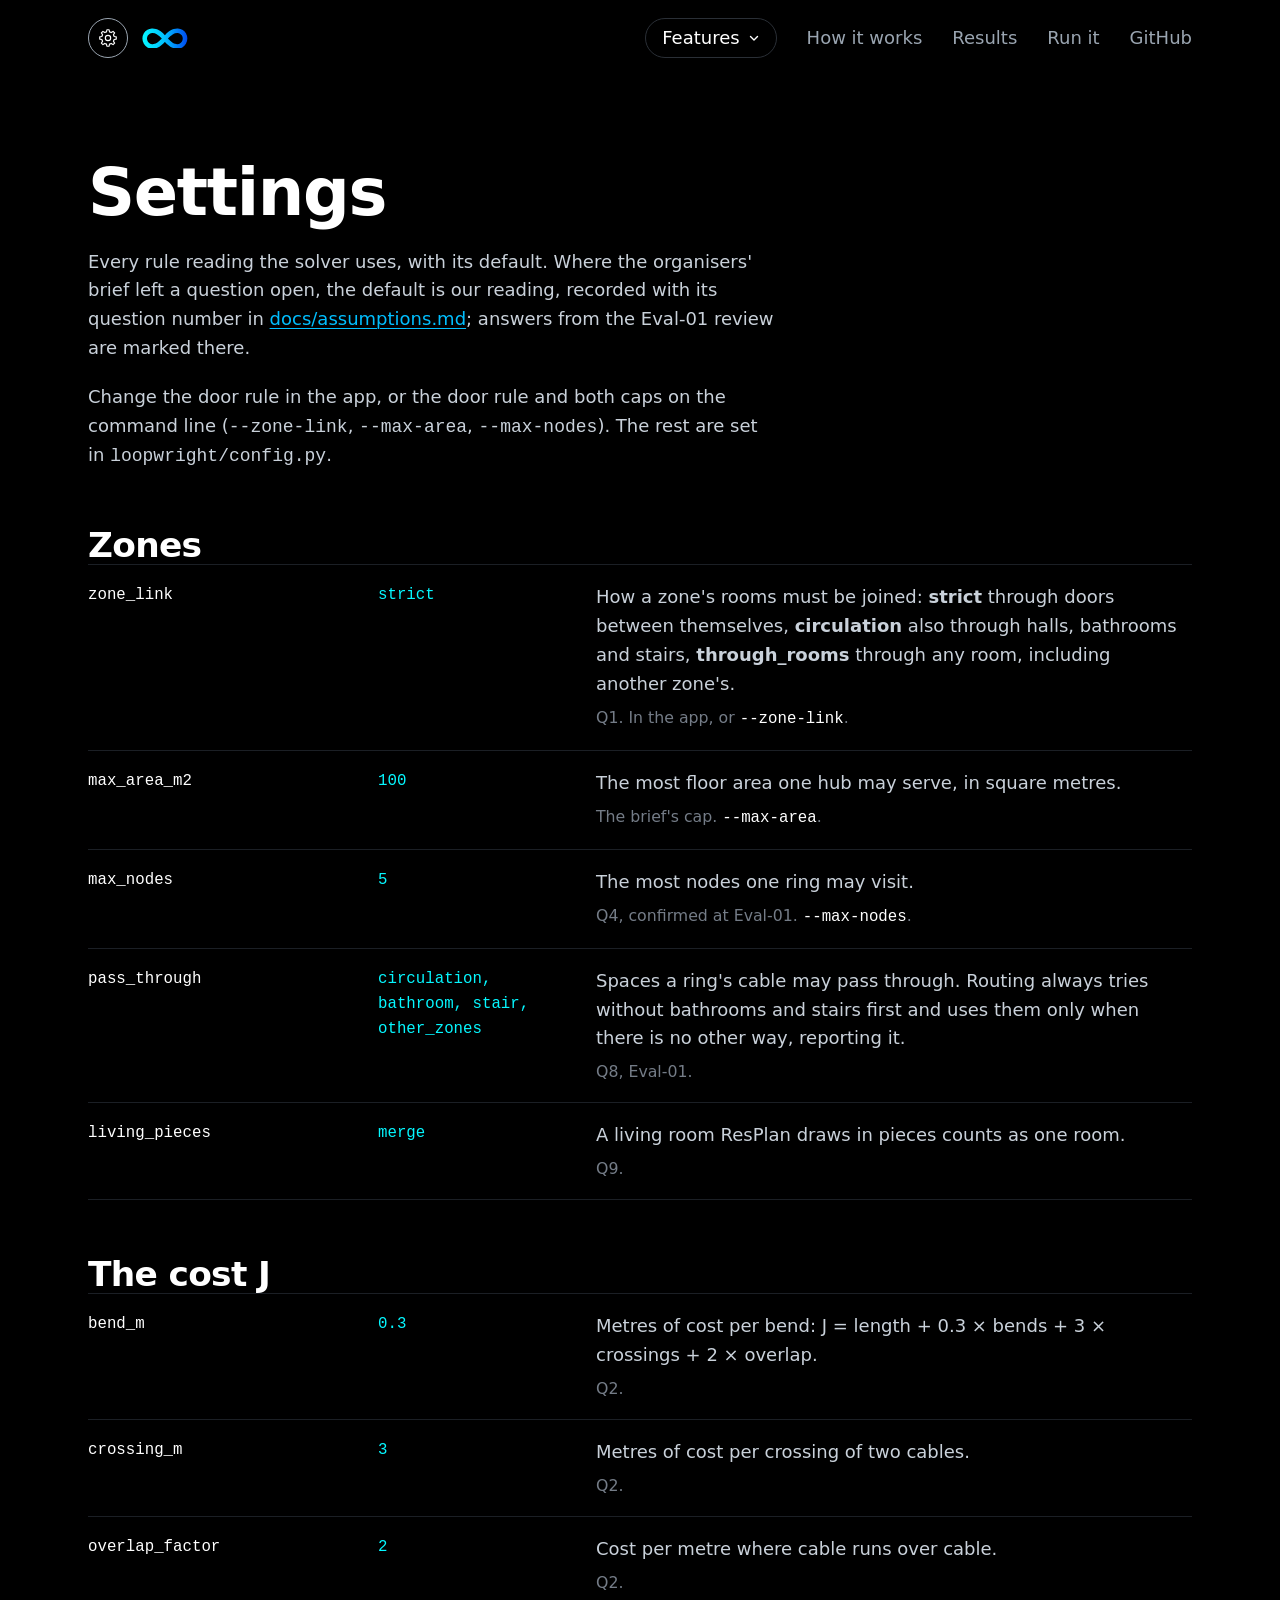
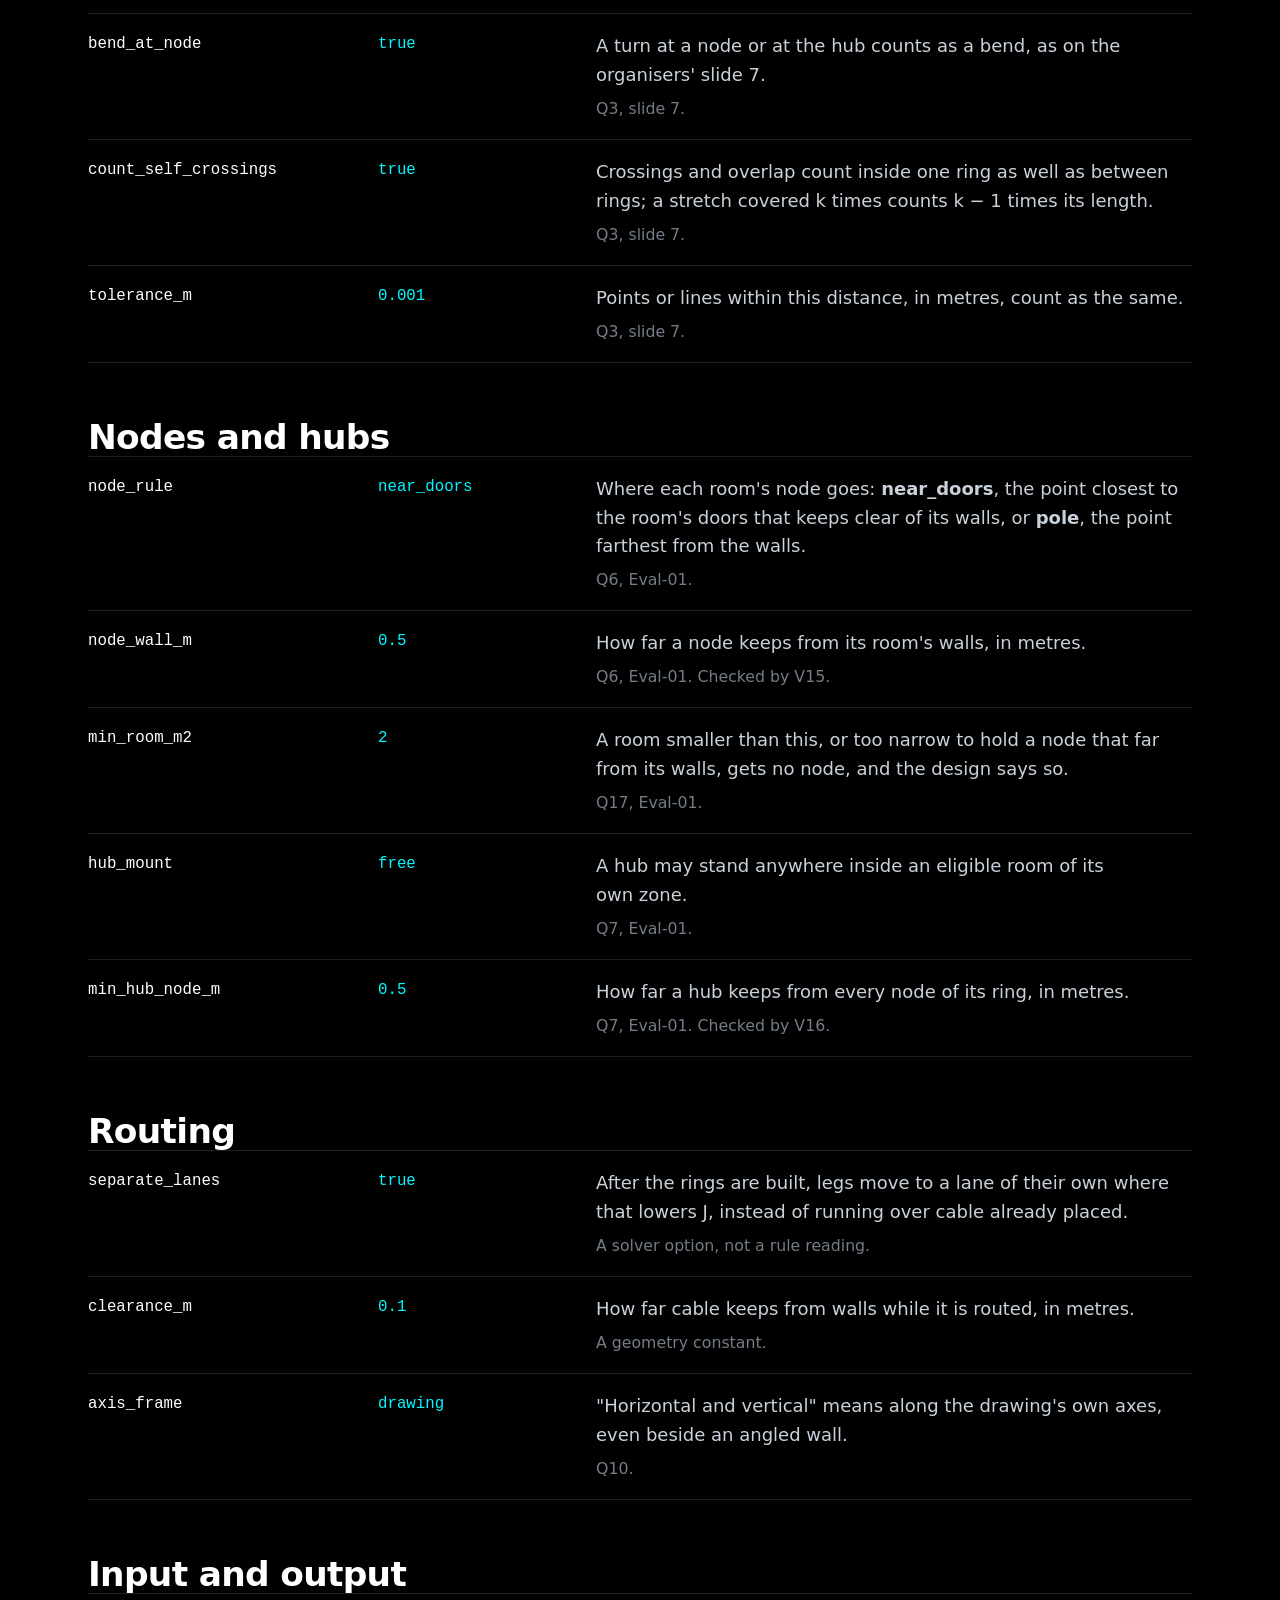
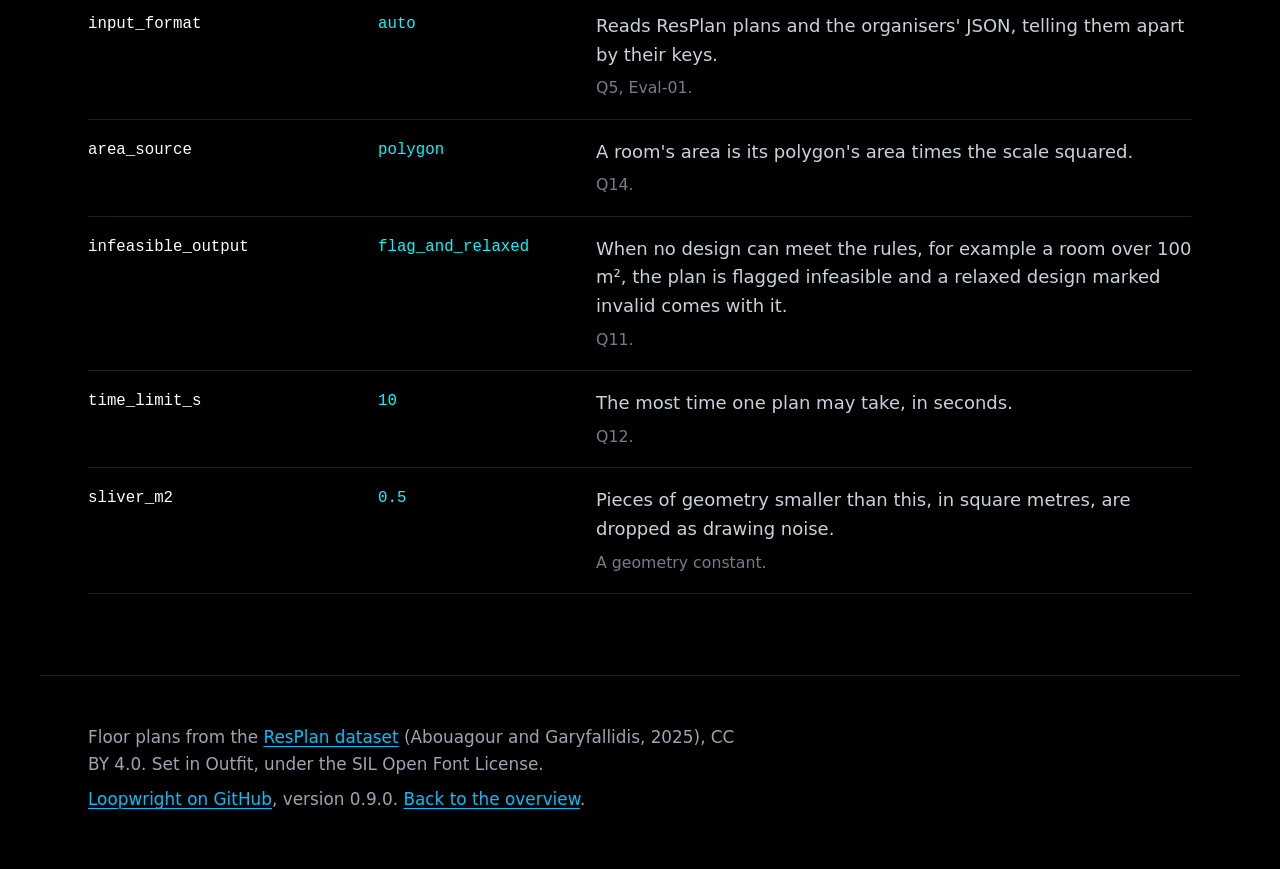
==== site/settings.html @ 2384db5d "Site remake: live model, features menu and settings page Figure 1 is plan 2916 as a live model: a si" ====
<!doctype html>
<html lang="en">
<head>
<meta charset="utf-8">
<meta name="viewport" content="width=device-width, initial-scale=1">
<title>Loopwright settings</title>
<meta name="description" content="Every rule reading the Loopwright solver uses, with its default value and what it changes.">
<meta name="theme-color" content="#000000">
<link rel="icon" href="assets/favicon.svg" type="image/svg+xml">
<link rel="stylesheet" href="styles.css">
<script>document.documentElement.classList.add("js");</script>
<script src="data.js" defer></script>
<script src="main.js" defer></script>
</head>
<body>
<a class="skip" href="#main">Skip to content</a>

<header class="top">
  <div class="top-left">
    <a class="gear" href="settings.html" aria-label="Settings" aria-current="page">
      <svg viewBox="0 0 24 24" aria-hidden="true" focusable="false"><path d="M19.38 10.17 L21.91 10.67 L21.91 13.33 L19.38 13.83 L18.51 15.92 L19.95 18.07 L18.07 19.95 L15.92 18.51 L13.83 19.38 L13.33 21.91 L10.67 21.91 L10.17 19.38 L8.08 18.51 L5.93 19.95 L4.05 18.07 L5.49 15.92 L4.62 13.83 L2.09 13.33 L2.09 10.67 L4.62 10.17 L5.49 8.08 L4.05 5.93 L5.93 4.05 L8.08 5.49 L10.17 4.62 L10.67 2.09 L13.33 2.09 L13.83 4.62 L15.92 5.49 L18.07 4.05 L19.95 5.93 L18.51 8.08Z" fill="none" stroke="currentColor" stroke-width="1.4" stroke-linejoin="round"/><circle cx="12" cy="12" r="3.2" fill="none" stroke="currentColor" stroke-width="1.4"/></svg>
    </a>
    <a class="home" href="index.html" aria-label="Loopwright home">
      <svg class="loop" viewBox="0 0 1152 520" aria-hidden="true" focusable="false"><defs><linearGradient id="loop-gradient-top" gradientUnits="userSpaceOnUse" x1="10" y1="0" x2="1136" y2="0"><stop offset="0" stop-color="#05F7FF"/><stop offset=".5" stop-color="#01BFFF"/><stop offset="1" stop-color="#004AF0"/></linearGradient></defs><path d="M573.0 265.0C556.2 283.2 540.1 301.7 522.7 319.5C505.3 337.2 487.9 355.2 468.6 371.6C449.3 387.9 429.3 404.3 407.0 417.6C384.6 430.8 360.6 443.8 334.7 451.2C308.9 458.6 280.0 464.5 251.8 462.2C223.6 459.9 191.7 453.0 165.6 437.3C139.6 421.6 111.7 396.7 95.4 368.0C79.0 339.3 67.5 299.3 67.5 265.0C67.5 230.7 79.0 190.7 95.4 162.0C111.7 133.3 139.6 108.4 165.6 92.7C191.7 77.0 223.6 70.1 251.8 67.8C280.0 65.5 308.9 71.4 334.7 78.8C360.6 86.2 384.6 99.2 407.0 112.4C429.3 125.7 449.3 142.1 468.6 158.4C487.9 174.8 505.3 192.8 522.7 210.5C540.1 228.3 556.2 246.8 573.0 265.0C589.8 283.2 605.9 301.7 623.3 319.5C640.7 337.2 658.1 355.2 677.4 371.6C696.7 387.9 716.7 404.3 739.0 417.6C761.4 430.8 785.4 443.8 811.3 451.2C837.1 458.6 866.0 464.5 894.2 462.2C922.4 459.9 954.3 453.0 980.4 437.3C1006.4 421.6 1034.3 396.7 1050.6 368.0C1067.0 339.3 1078.5 299.3 1078.5 265.0C1078.5 230.7 1067.0 190.7 1050.6 162.0C1034.3 133.3 1006.4 108.4 980.4 92.7C954.3 77.0 922.4 70.1 894.2 67.8C866.0 65.5 837.1 71.4 811.3 78.8C785.4 86.2 761.4 99.2 739.0 112.4C716.7 125.7 696.7 142.1 677.4 158.4C658.1 174.8 640.7 192.8 623.3 210.5C605.9 228.3 589.8 246.8 573.0 265.0Z" stroke="url(#loop-gradient-top)" stroke-width="115"/></svg>
    </a>
  </div>
  <nav aria-label="Sections">
    <div class="menu">
      <a class="menu-fallback" href="index.html#features">Features</a>
      <button class="menu-button" type="button" aria-expanded="false" aria-controls="features-menu">Features <svg viewBox="0 0 12 12" aria-hidden="true" focusable="false"><path d="M2.5 4.5 6 8l3.5-3.5" fill="none" stroke="currentColor" stroke-width="1.4" stroke-linecap="round" stroke-linejoin="round"/></svg></button>
      <ul class="menu-list" id="features-menu" hidden>
        <li><a href="index.html#edit"><span class="num">01</span>Edit a plan, re-solve live</a></li>
        <li><a href="index.html#cut"><span class="num">02</span>Cut-the-cable simulation</a></li>
        <li><a href="index.html#installer"><span class="num">03</span>Installer pack + loop resistance</a></li>
        <li><a href="index.html#draw"><span class="num">04</span>Draw a plan from scratch</a></li>
        <li><a href="index.html#dxf"><span class="num">05</span>DXF import</a></li>
        <li><a href="index.html#upload"><span class="num">06</span>Photo or PDF upload</a></li>
      </ul>
    </div>
    <a class="section-link" href="index.html#how">How it works</a>
    <a class="section-link" href="index.html#results">Results</a>
    <a class="section-link" href="index.html#run">Run it</a>
    <a href="https://github.com/naithanitanishka20/Loopwright">GitHub</a>
  </nav>
</header>

<main id="main">
<section class="section" aria-labelledby="settings-title">
  <h1 id="settings-title" class="page-title">Settings</h1>
  <p>Every rule reading the solver uses, with its default. Where the organisers' brief left a question open, the default is our reading, recorded with its question number in <a href="https://github.com/naithanitanishka20/Loopwright/blob/main/docs/assumptions.md">docs/assumptions.md</a>; answers from the Eval-01 review are marked there.</p>
  <p>Change the door rule in the app, or the door rule and both caps on the command line (<code>--zone-link</code>, <code>--max-area</code>, <code>--max-nodes</code>). The rest are set in <code>loopwright/config.py</code>.</p>

  <div class="settings-group" aria-labelledby="zones-title">
    <h2 id="zones-title">Zones</h2>
    <div class="setting"><code>zone_link</code><span class="value" data-setting="zone_link">strict</span><div class="what"><p>How a zone's rooms must be joined: <b>strict</b> through doors between themselves, <b>circulation</b> also through halls, bathrooms and stairs, <b>through_rooms</b> through any room, including another zone's.</p><span class="how">Q1. In the app, or <code>--zone-link</code>.</span></div></div>
    <div class="setting"><code>max_area_m2</code><span class="value" data-setting="max_area_m2">100</span><div class="what"><p>The most floor area one hub may serve, in square metres.</p><span class="how">The brief's cap. <code>--max-area</code>.</span></div></div>
    <div class="setting"><code>max_nodes</code><span class="value" data-setting="max_nodes">5</span><div class="what"><p>The most nodes one ring may visit.</p><span class="how">Q4, confirmed at Eval-01. <code>--max-nodes</code>.</span></div></div>
    <div class="setting"><code>pass_through</code><span class="value" data-setting="pass_through">circulation, bathroom, stair, other_zones</span><div class="what"><p>Spaces a ring's cable may pass through. Routing always tries without bathrooms and stairs first and uses them only when there is no other way, reporting it.</p><span class="how">Q8, Eval-01.</span></div></div>
    <div class="setting"><code>living_pieces</code><span class="value" data-setting="living_pieces">merge</span><div class="what"><p>A living room ResPlan draws in pieces counts as one room.</p><span class="how">Q9.</span></div></div>
  </div>

  <div class="settings-group" aria-labelledby="cost-title">
    <h2 id="cost-title">The cost J</h2>
    <div class="setting"><code>bend_m</code><span class="value" data-setting="bend_m">0.3</span><div class="what"><p>Metres of cost per bend: J = length + 0.3 × bends + 3 × crossings + 2 × overlap.</p><span class="how">Q2.</span></div></div>
    <div class="setting"><code>crossing_m</code><span class="value" data-setting="crossing_m">3</span><div class="what"><p>Metres of cost per crossing of two cables.</p><span class="how">Q2.</span></div></div>
    <div class="setting"><code>overlap_factor</code><span class="value" data-setting="overlap_factor">2</span><div class="what"><p>Cost per metre where cable runs over cable.</p><span class="how">Q2.</span></div></div>
    <div class="setting"><code>bend_at_node</code><span class="value" data-setting="bend_at_node">true</span><div class="what"><p>A turn at a node or at the hub counts as a bend, as on the organisers' slide 7.</p><span class="how">Q3, slide 7.</span></div></div>
    <div class="setting"><code>count_self_crossings</code><span class="value" data-setting="count_self_crossings">true</span><div class="what"><p>Crossings and overlap count inside one ring as well as between rings; a stretch covered k times counts k − 1 times its length.</p><span class="how">Q3, slide 7.</span></div></div>
    <div class="setting"><code>tolerance_m</code><span class="value" data-setting="tolerance_m">0.001</span><div class="what"><p>Points or lines within this distance, in metres, count as the same.</p><span class="how">Q3, slide 7.</span></div></div>
  </div>

  <div class="settings-group" aria-labelledby="nodes-title">
    <h2 id="nodes-title">Nodes and hubs</h2>
    <div class="setting"><code>node_rule</code><span class="value" data-setting="node_rule">near_doors</span><div class="what"><p>Where each room's node goes: <b>near_doors</b>, the point closest to the room's doors that keeps clear of its walls, or <b>pole</b>, the point farthest from the walls.</p><span class="how">Q6, Eval-01.</span></div></div>
    <div class="setting"><code>node_wall_m</code><span class="value" data-setting="node_wall_m">0.5</span><div class="what"><p>How far a node keeps from its room's walls, in metres.</p><span class="how">Q6, Eval-01. Checked by V15.</span></div></div>
    <div class="setting"><code>min_room_m2</code><span class="value" data-setting="min_room_m2">2</span><div class="what"><p>A room smaller than this, or too narrow to hold a node that far from its walls, gets no node, and the design says so.</p><span class="how">Q17, Eval-01.</span></div></div>
    <div class="setting"><code>hub_mount</code><span class="value" data-setting="hub_mount">free</span><div class="what"><p>A hub may stand anywhere inside an eligible room of its own zone.</p><span class="how">Q7, Eval-01.</span></div></div>
    <div class="setting"><code>min_hub_node_m</code><span class="value" data-setting="min_hub_node_m">0.5</span><div class="what"><p>How far a hub keeps from every node of its ring, in metres.</p><span class="how">Q7, Eval-01. Checked by V16.</span></div></div>
  </div>

  <div class="settings-group" aria-labelledby="routing-title">
    <h2 id="routing-title">Routing</h2>
    <div class="setting"><code>separate_lanes</code><span class="value" data-setting="separate_lanes">true</span><div class="what"><p>After the rings are built, legs move to a lane of their own where that lowers J, instead of running over cable already placed.</p><span class="how">A solver option, not a rule reading.</span></div></div>
    <div class="setting"><code>clearance_m</code><span class="value" data-setting="clearance_m">0.1</span><div class="what"><p>How far cable keeps from walls while it is routed, in metres.</p><span class="how">A geometry constant.</span></div></div>
    <div class="setting"><code>axis_frame</code><span class="value" data-setting="axis_frame">drawing</span><div class="what"><p>"Horizontal and vertical" means along the drawing's own axes, even beside an angled wall.</p><span class="how">Q10.</span></div></div>
  </div>

  <div class="settings-group" aria-labelledby="io-title">
    <h2 id="io-title">Input and output</h2>
    <div class="setting"><code>input_format</code><span class="value" data-setting="input_format">auto</span><div class="what"><p>Reads ResPlan plans and the organisers' JSON, telling them apart by their keys.</p><span class="how">Q5, Eval-01.</span></div></div>
    <div class="setting"><code>area_source</code><span class="value" data-setting="area_source">polygon</span><div class="what"><p>A room's area is its polygon's area times the scale squared.</p><span class="how">Q14.</span></div></div>
    <div class="setting"><code>infeasible_output</code><span class="value" data-setting="infeasible_output">flag_and_relaxed</span><div class="what"><p>When no design can meet the rules, for example a room over 100 m², the plan is flagged infeasible and a relaxed design marked invalid comes with it.</p><span class="how">Q11.</span></div></div>
    <div class="setting"><code>time_limit_s</code><span class="value" data-setting="time_limit_s">10</span><div class="what"><p>The most time one plan may take, in seconds.</p><span class="how">Q12.</span></div></div>
    <div class="setting"><code>sliver_m2</code><span class="value" data-setting="sliver_m2">0.5</span><div class="what"><p>Pieces of geometry smaller than this, in square metres, are dropped as drawing noise.</p><span class="how">A geometry constant.</span></div></div>
  </div>
</section>
</main>

<footer class="foot">
  <p>Floor plans from the <a href="https://github.com/m-agour/ResPlan">ResPlan dataset</a> (Abouagour and Garyfallidis, 2025), CC BY 4.0. Set in Outfit, under the SIL Open Font License.</p>
  <p><a href="https://github.com/naithanitanishka20/Loopwright">Loopwright on GitHub</a>, version <span data-num="version">0.9.0</span>. <a href="index.html">Back to the overview</a>.</p>
</footer>
<p class="sr" role="status" id="status"></p>
</body>
</html>
---- site/styles.css ----
/* Loopwright product site. Brand from the logo: true black, white type, the cyan-to-blue loop.
   Figures sit in framed cards with small mono corner labels: figure number, title, a hint and a
   live readout. Cable colours mean cable; nothing else on the page is tinted. */

@font-face {
  font-family: "Outfit";
  src: url("assets/fonts/Outfit.ttf") format("truetype");
  font-weight: 100 900;
  font-display: block;
}

:root {
  --black: #000000;
  --white: #ffffff;
  --ink: #c9d1da;
  --graphite: #9aa5b1;
  --muted: #747c87;
  --frame: #2a2f36;
  --line: #1b1f25;
  --card: #050506;
  --cyan: #05f7ff;
  --azure: #01bfff;
  --blue: #004af0;
  --sky: #6a7dff;
  --gutter: clamp(16px, 4vw, 48px);
  --wide: 1200px;
  --measure: 62ch;
  --mono: ui-monospace, "Cascadia Mono", "SF Mono", Menlo, Consolas, monospace;
  color-scheme: dark;
}

*,
*::before,
*::after {
  box-sizing: border-box;
}

html {
  background: var(--black);
  color: var(--ink);
  font: 400 1.125rem/1.6 "Outfit", system-ui, sans-serif;
  -webkit-text-size-adjust: 100%;
  scroll-behavior: smooth;
  scroll-padding-top: 24px;
}

body {
  margin: 0;
  background: var(--black);
  overflow-x: hidden;
}

h1,
h2,
h3 {
  margin: 0;
  color: var(--white);
  font-weight: 700;
  line-height: 1.08;
  letter-spacing: -0.02em;
  text-wrap: balance;
}

h2 {
  font-size: clamp(2rem, 1.25rem + 2.6vw, 3.25rem);
  max-width: 22ch;
}

h3 {
  font-size: 1.25rem;
  font-weight: 600;
  line-height: 1.3;
  letter-spacing: -0.01em;
}

p {
  margin: 0;
  max-width: var(--measure);
  text-wrap: pretty;
}

a {
  color: var(--azure);
  text-underline-offset: 0.18em;
  text-decoration-thickness: 1px;
}

a:hover {
  color: var(--white);
}

:focus-visible {
  outline: 2px solid var(--azure);
  outline-offset: 3px;
  border-radius: 4px;
}

::selection {
  background: var(--azure);
  color: var(--black);
}

code,
pre {
  font-family: var(--mono);
}

p code,
.how code,
.note code {
  white-space: nowrap;
}

.sr {
  position: absolute;
  width: 1px;
  height: 1px;
  margin: -1px;
  overflow: hidden;
  clip-path: inset(50%);
  white-space: nowrap;
}

.skip {
  position: absolute;
  left: var(--gutter);
  top: -100px;
  padding: 10px 16px;
  background: var(--white);
  color: var(--black);
  font-weight: 600;
  border-radius: 6px;
  z-index: 20;
}

.skip:focus {
  top: 12px;
}

/* Header: settings and the loop at the left, the sections and the features menu at the right */

.top {
  position: relative;
  z-index: 10;
  display: flex;
  align-items: center;
  justify-content: space-between;
  gap: 24px;
  max-width: var(--wide);
  margin: 0 auto;
  padding: 18px var(--gutter);
}

.top-left {
  display: flex;
  align-items: center;
  gap: 14px;
}

.gear {
  display: grid;
  place-items: center;
  width: 40px;
  height: 40px;
  border: 1px solid var(--frame);
  border-radius: 50%;
  color: var(--graphite);
  transition: color 0.2s ease, border-color 0.2s ease;
}

.gear:hover,
.gear[aria-current="page"] {
  color: var(--white);
  border-color: var(--graphite);
}

.gear svg {
  width: 20px;
  height: 20px;
  transition: transform 0.6s cubic-bezier(0.32, 0.72, 0, 1);
}

.gear:hover svg {
  transform: rotate(60deg);
}

.home {
  display: block;
  padding: 6px 0;
}

.home .loop {
  display: block;
  width: 46px;
  height: auto;
}

.top nav {
  display: flex;
  flex-wrap: wrap;
  align-items: center;
  justify-content: flex-end;
  gap: 6px clamp(16px, 2.6vw, 30px);
  font-size: 1rem;
}

.top nav > a {
  color: var(--graphite);
  text-decoration: none;
}

.top nav > a:hover {
  color: var(--white);
}

.menu {
  position: relative;
}

.menu-button {
  display: inline-flex;
  align-items: center;
  gap: 8px;
  min-height: 40px;
  padding: 0 16px;
  border: 1px solid var(--frame);
  border-radius: 999px;
  background: none;
  color: var(--white);
  font: inherit;
  font-size: 1rem;
  font-weight: 500;
  cursor: pointer;
}

.menu-button:hover,
.menu-button[aria-expanded="true"] {
  border-color: var(--graphite);
}

.menu-button svg {
  width: 12px;
  height: 12px;
  transition: transform 0.25s ease;
}

.menu-button[aria-expanded="true"] svg {
  transform: rotate(180deg);
}

.menu-list {
  position: absolute;
  top: calc(100% + 10px);
  right: 0;
  display: grid;
  gap: 4px;
  width: min(340px, calc(100vw - 2 * var(--gutter)));
  margin: 0;
  padding: 8px;
  list-style: none;
  background: var(--card);
  box-shadow: 0 0 0 1px var(--frame), 0 24px 48px -12px #000;
}

.menu-list[hidden] {
  display: none;
}

.menu-list a {
  display: flex;
  align-items: baseline;
  gap: 12px;
  padding: 10px 12px;
  border: 1px solid transparent;
  color: var(--white);
  font-weight: 500;
  text-decoration: none;
}

.menu-list a:hover,
.menu-list a:focus-visible {
  border-color: var(--frame);
  background: #0c0d10;
  outline: none;
}

.menu-list .num {
  color: var(--muted);
  font-family: var(--mono);
  font-size: 0.75rem;
  font-weight: 400;
}

/* The loop: the same path in the header and in the wordmark */

.loop path {
  fill: none;
  stroke-linecap: round;
  stroke-linejoin: round;
}

.js .wm .loop path {
  stroke-dasharray: 1;
  stroke-dashoffset: 1;
  animation: draw-loop 1.1s cubic-bezier(0.65, 0, 0.35, 1) 0.15s forwards;
}

@keyframes draw-loop {
  to {
    stroke-dashoffset: 0;
  }
}

/* Hero */

.hero {
  max-width: var(--wide);
  margin: 0 auto;
  padding: clamp(12px, 3vh, 40px) var(--gutter) clamp(48px, 8vh, 96px);
}

.hero-head {
  display: grid;
  grid-template-columns: minmax(0, 5fr) minmax(0, 6fr);
  align-items: end;
  gap: clamp(24px, 5vw, 72px);
}

.hero-name {
  container-type: inline-size;
}

.wordmark {
  font-size: clamp(2.75rem, 1.9rem + 5.2vw, 6rem);
  font-size: clamp(2.75rem, 18.2cqi, 6rem); /* the whole wordmark fits its column */
  line-height: 1;
  letter-spacing: -0.02em;
  white-space: nowrap;
}

.wm .loop {
  width: 1.152em;
  height: 0.52em;
  margin-inline-end: -0.02em;
  vertical-align: -0.01em;
}

.tagline {
  margin-top: 0.5em;
  color: var(--white);
  font-size: clamp(1.5rem, 1.1rem + 1.3vw, 2.125rem);
  font-weight: 500;
  line-height: 1.2;
  letter-spacing: -0.015em;
}

.lede {
  max-width: 48ch;
}

.actions {
  display: flex;
  flex-wrap: wrap;
  gap: 12px;
  margin-top: 24px;
}

.button {
  display: inline-flex;
  align-items: center;
  min-height: 48px;
  padding: 0 24px;
  border: 1px solid var(--frame);
  border-radius: 999px;
  background: none;
  color: var(--white);
  font: inherit;
  font-size: 1rem;
  font-weight: 500;
  text-decoration: none;
  cursor: pointer;
  transition: border-color 0.2s ease, background-color 0.2s ease, color 0.2s ease;
}

.button:hover {
  border-color: var(--white);
  color: var(--white);
}

.button.primary {
  background: var(--white);
  border-color: var(--white);
  color: var(--black);
}

.button.primary:hover {
  background: var(--cyan);
  border-color: var(--cyan);
  color: var(--black);
}

/* Figure cards */

.plate-figure {
  margin: 40px 0 0;
}

.plate {
  position: relative;
  padding: 56px 24px;
  background: var(--card);
  box-shadow: 0 0 0 1px var(--frame);
}

.corners {
  position: absolute;
  inset: 20px 22px;
  pointer-events: none;
}

.corners > span {
  position: absolute;
  color: var(--muted);
  font-family: var(--mono);
  font-size: 0.6875rem;
  line-height: 1;
  letter-spacing: 0.04em;
  white-space: nowrap;
}

.corners [data-corner="fig"] {
  top: 0;
  left: 0;
  color: var(--ink);
}

.corners [data-corner="title"] {
  top: 0;
  right: 0;
  text-transform: uppercase;
  letter-spacing: 0.1em;
}

.corners [data-corner="hint"] {
  bottom: 0;
  left: 0;
  text-transform: uppercase;
  letter-spacing: 0.1em;
}

.corners [data-corner="readout"] {
  right: 0;
  bottom: 0;
  color: var(--ink);
  font-variant-numeric: tabular-nums;
}

.has-control .corners [data-corner="hint"] {
  left: 132px;
}

.plate-control {
  position: absolute;
  left: 18px;
  bottom: 13px;
  display: inline-flex;
  align-items: center;
  gap: 8px;
  min-height: 30px;
  padding: 0 14px;
  border: 1px solid var(--frame);
  border-radius: 999px;
  background: var(--card);
  color: var(--white);
  font-family: var(--mono);
  font-size: 0.6875rem;
  letter-spacing: 0.1em;
  text-transform: uppercase;
  cursor: pointer;
}

.plate-control::before {
  content: "";
  width: 6px;
  height: 6px;
  border-radius: 50%;
  background: var(--muted);
}

.plate-control[aria-pressed="true"]::before {
  background: var(--cyan);
  box-shadow: 0 0 8px var(--cyan);
}

.plate-control:hover {
  border-color: var(--graphite);
}

.legend {
  display: grid;
  gap: 8px;
  margin-top: 14px;
  color: var(--muted);
  font-size: 0.9375rem;
  line-height: 1.55;
}

.keys {
  display: flex;
  flex-wrap: wrap;
  gap: 6px 20px;
  font-family: var(--mono);
  font-size: 0.75rem;
  letter-spacing: 0.02em;
}

.key {
  display: inline-flex;
  align-items: center;
  gap: 8px;
}

.swatch {
  width: 18px;
  height: 10px;
  flex: none;
  overflow: visible;
}

.swatch path {
  fill: none;
  stroke: var(--graphite);
  stroke-width: 1;
  stroke-linejoin: round;
  stroke-linecap: round;
}

.swatch[data-mark="signal"] path {
  stroke: var(--cyan);
  stroke-width: 2;
}

.swatch[data-mark="zone"] path {
  fill: color-mix(in srgb, var(--cyan) 14%, transparent);
  stroke: none;
}

.caption {
  max-width: 78ch;
}

.stage {
  position: relative;
  touch-action: pan-y;
}

.stage:focus-visible {
  outline: 1px solid var(--muted);
  outline-offset: 6px;
}

.drawing svg,
.drawing img {
  display: block;
  width: 100%;
  height: auto;
}

.js .stage .drawing img {
  visibility: hidden;
  animation: reveal 0s 3s forwards;
}

@keyframes reveal {
  to {
    visibility: visible;
  }
}

/* Sections */

.section {
  max-width: var(--wide);
  margin: 0 auto;
  padding: clamp(56px, 9vh, 112px) var(--gutter);
}

.section > p {
  margin-top: 20px;
}

.spec {
  margin: 44px 0 0;
  padding: 0;
}

.spec > div {
  display: grid;
  grid-template-columns: minmax(8rem, 13rem) minmax(0, 1fr);
  gap: 24px;
  padding: 22px 0;
  border-top: 1px solid var(--line);
}

.spec > div:last-child {
  border-bottom: 1px solid var(--line);
}

.spec dt {
  color: var(--white);
  font-weight: 600;
}

.spec dd {
  margin: 0;
  max-width: var(--measure);
}

.steps {
  display: grid;
  grid-template-columns: repeat(3, minmax(0, 1fr));
  gap: 48px clamp(32px, 4vw, 56px);
  margin: 52px 0 0;
  padding: 0;
  list-style: none;
  counter-reset: step;
}

.steps li {
  position: relative;
  padding-top: 60px;
  counter-increment: step;
}

.steps li::before {
  content: counter(step, decimal-leading-zero);
  position: absolute;
  top: 0;
  left: 0;
  display: grid;
  place-items: center;
  width: 40px;
  height: 40px;
  border: 1px solid var(--cyan);
  border-radius: 50%;
  color: var(--white);
  font-family: var(--mono);
  font-size: 0.8125rem;
}

.steps li::after {
  content: "";
  position: absolute;
  top: 20px;
  left: 52px;
  right: calc(-1 * clamp(32px, 4vw, 56px) + 12px);
  height: 1px;
  background: var(--frame);
}

.steps li:nth-child(3n)::after {
  display: none;
}

.steps p {
  margin-top: 10px;
}

/* Figure 2: two models of one plan, crossfaded by a switch inside the card */

.switch {
  position: absolute;
  left: 18px;
  bottom: 12px;
  display: inline-flex;
  gap: 2px;
  padding: 2px;
  border: 1px solid var(--frame);
  border-radius: 999px;
  background: var(--card);
}

.switch button {
  min-height: 28px;
  padding: 0 12px;
  border: 0;
  border-radius: 999px;
  background: none;
  color: var(--muted);
  font-family: var(--mono);
  font-size: 0.6875rem;
  letter-spacing: 0.1em;
  text-transform: uppercase;
  cursor: pointer;
}

.switch button:hover {
  color: var(--white);
}

.switch button[aria-pressed="true"] {
  background: var(--white);
  color: var(--black);
}

.has-switch .corners [data-corner="hint"] {
  display: none;
}

.stack {
  display: grid;
}

.stack > .drawing {
  grid-area: 1 / 1;
  transition: opacity 0.45s ease;
}

.js .stack > .drawing:not(.on) {
  opacity: 0;
  pointer-events: none;
}

.figures {
  display: flex;
  flex-wrap: wrap;
  gap: 12px clamp(24px, 4vw, 56px);
  margin: 20px 0 0;
}

.figures div {
  display: flex;
  flex-direction: column;
}

.figures dt {
  color: var(--muted);
  font-family: var(--mono);
  font-size: 0.75rem;
  letter-spacing: 0.04em;
}

.figures dd {
  margin: 0;
  color: var(--white);
  font-size: 1.5rem;
  font-weight: 600;
  font-variant-numeric: tabular-nums;
}

.pair {
  display: grid;
  grid-template-columns: repeat(2, minmax(0, 1fr));
  gap: 24px;
  margin-top: 24px;
}

.pair h3 {
  color: var(--graphite);
  font-size: 1rem;
  font-weight: 500;
}

.pair .figures {
  margin-top: 8px;
}

/* Figure 3: before and after, wiped by the pointer or the arrow keys */

.wipe {
  --pos: 50%;
  position: relative;
  cursor: ew-resize;
  touch-action: pan-y;
  user-select: none;
  -webkit-user-select: none;
}

.wipe .before {
  position: absolute;
  inset: 0;
  background: var(--card); /* covers the model underneath, so each side shows one design */
  clip-path: inset(0 calc(100% - var(--pos)) 0 0);
}

.wipe .handle {
  position: absolute;
  top: 0;
  bottom: 0;
  left: var(--pos);
  width: 1px;
  background: var(--white);
  pointer-events: none;
}

.wipe .handle::after {
  content: "";
  position: absolute;
  top: 50%;
  left: 50%;
  width: 28px;
  height: 28px;
  margin: -14px 0 0 -14px;
  border: 1px solid var(--white);
  border-radius: 50%;
  background: var(--card);
}

.wipe input {
  position: absolute;
  inset: 0;
  width: 100%;
  height: 100%;
  margin: 0;
  opacity: 0;
  pointer-events: none;
}

.wipe:has(input:focus-visible) .handle::after {
  outline: 2px solid var(--azure);
  outline-offset: 3px;
}

.tag {
  position: absolute;
  top: 0;
  color: var(--muted);
  font-family: var(--mono);
  font-size: 0.6875rem;
  letter-spacing: 0.1em;
  text-transform: uppercase;
  pointer-events: none;
}

.tag.left {
  left: 0;
}

.tag.right {
  right: 0;
}

/* Results */

.results-list dd strong {
  display: block;
  color: var(--white);
  font-size: clamp(1.75rem, 1.4rem + 1vw, 2.25rem);
  font-weight: 600;
  line-height: 1.15;
  letter-spacing: -0.01em;
  font-variant-numeric: tabular-nums;
}

.results-list dd .note {
  display: block;
  margin-top: 6px;
}

.charts {
  display: grid;
  grid-template-columns: repeat(2, minmax(0, 1fr));
  gap: 32px;
}

.charts .plate {
  padding: 48px 16px 40px;
}

.chart svg,
.chart img {
  display: block;
  width: 100%;
  height: auto;
}

.chart svg text {
  font-family: "Outfit", system-ui, sans-serif;
}

/* Features: one block per app feature, each with its call to action */

.feature-list {
  display: grid;
  gap: clamp(48px, 7vh, 80px);
  margin-top: 48px;
}

.feature {
  display: grid;
  grid-template-columns: minmax(0, 7fr) minmax(0, 5fr);
  gap: clamp(28px, 4vw, 56px);
  align-items: center;
  scroll-margin-top: 24px;
}

.feature:nth-child(even) .plate-figure {
  order: 2;
}

.feature .plate-figure {
  margin: 0;
}

.feature .plate {
  padding: 44px 18px;
}

.feature img {
  display: block;
  width: 100%;
  height: auto;
  border: 1px solid var(--line);
}

.feature h3 {
  font-size: clamp(1.5rem, 1.2rem + 1vw, 2rem);
  font-weight: 700;
  letter-spacing: -0.02em;
}

.feature p {
  margin-top: 12px;
}

.feature .button {
  margin-top: 22px;
}

.feature .note {
  display: block;
  margin-top: 10px;
  color: var(--muted);
  font-size: 0.875rem;
}

/* Run it */

.code {
  margin-top: 28px;
  background: var(--card);
  box-shadow: 0 0 0 1px var(--frame);
}

.code-head {
  display: flex;
  align-items: center;
  justify-content: space-between;
  gap: 16px;
  padding: 8px 8px 8px 18px;
  border-bottom: 1px solid var(--line);
  color: var(--muted);
  font-family: var(--mono);
  font-size: 0.75rem;
  letter-spacing: 0.04em;
}

.copy {
  min-width: 84px;
  min-height: 34px;
  padding: 0 14px;
  border: 1px solid var(--frame);
  border-radius: 999px;
  background: none;
  color: var(--white);
  font-family: var(--mono);
  font-size: 0.75rem;
  cursor: pointer;
}

.copy:hover {
  border-color: var(--white);
}

.copy.done {
  border-color: var(--cyan);
  color: var(--cyan);
}

.code pre {
  margin: 0;
  padding: 18px;
  overflow-x: auto;
  color: var(--white);
  font-size: 0.9375rem;
  line-height: 1.7;
}

.code [data-os] {
  display: none;
}

[data-os-current="windows"] .code [data-os="windows"],
[data-os-current="unix"] .code [data-os="unix"] {
  display: block;
}

html:not(.js) .code [data-os] {
  display: block;
}

html:not(.js) .code [data-os="unix"] {
  margin-top: 1em;
}

.os-switch {
  position: static;
  margin-top: 28px;
}

.after-code {
  margin-top: 16px;
}

/* Settings page */

.settings-group {
  margin-top: 56px;
}

.settings-group h2 {
  font-size: clamp(1.5rem, 1.2rem + 1vw, 2rem);
}

.setting {
  display: grid;
  grid-template-columns: minmax(11rem, 15rem) minmax(7rem, 11rem) minmax(0, 1fr);
  gap: 20px;
  padding: 18px 0;
  border-top: 1px solid var(--line);
}

.settings-group .setting:last-child {
  border-bottom: 1px solid var(--line);
}

.setting code {
  color: var(--white);
  font-size: 0.875rem;
}

.setting .value {
  color: var(--cyan);
  font-family: var(--mono);
  font-size: 0.875rem;
  overflow-wrap: anywhere;
}

.setting .what p {
  margin: 0;
}

.setting .how {
  display: block;
  margin-top: 6px;
  color: var(--muted);
  font-size: 0.875rem;
}

/* Footer */

.foot {
  max-width: var(--wide);
  margin: 0 auto;
  padding: 48px var(--gutter) 64px;
  border-top: 1px solid var(--line);
  color: var(--graphite);
  font-size: 0.9375rem;
}

.foot p + p {
  margin-top: 8px;
}

/* Without scripts: no controls that need them; both models of a comparison show */

html:not(.js) .switch,
html:not(.js) .plate-control,
html:not(.js) .wipe input,
html:not(.js) .wipe .handle,
html:not(.js) .menu-button,
.js .menu-fallback {
  display: none;
}

.menu-fallback {
  color: var(--graphite);
  text-decoration: none;
}

html:not(.js) .stack {
  gap: 24px;
}

html:not(.js) .stack > .drawing {
  grid-area: auto;
}

html:not(.js) .wipe .before {
  position: static;
  clip-path: none;
  margin-top: 24px;
}

/* Smaller screens */

@media (max-width: 960px) {
  .hero-head {
    grid-template-columns: minmax(0, 1fr);
    align-items: start;
  }

  .steps {
    grid-template-columns: repeat(2, minmax(0, 1fr));
  }

  .steps li::after {
    display: none;
  }

  .feature,
  .charts {
    grid-template-columns: minmax(0, 1fr);
  }

  .feature:nth-child(even) .plate-figure {
    order: 0;
  }
}

@media (max-width: 720px) {
  .pair {
    grid-template-columns: minmax(0, 1fr);
  }

  .spec > div {
    grid-template-columns: minmax(0, 1fr);
    gap: 6px;
  }

  .setting {
    grid-template-columns: minmax(0, 1fr) auto;
  }

  .setting .what {
    grid-column: 1 / -1;
  }

  .plate {
    padding: 52px 10px 96px;
    overflow: hidden;
  }

  .plate .drawing svg {
    width: 118%;
    margin-left: -9%;
  }

  .corners [data-corner="hint"],
  .corners [data-corner="readout"] {
    bottom: 40px;
  }

  .has-control .corners [data-corner="hint"],
  .has-switch .corners [data-corner="hint"] {
    display: none;
  }

  .plate-control,
  .switch {
    bottom: 14px;
  }

  .top nav {
    gap: 6px 14px;
  }

  .menu-button {
    padding: 0 12px;
  }

  .corners [data-corner="title"] {
    max-width: 60%;
    overflow: hidden;
    text-overflow: ellipsis;
  }
}

@media (max-width: 640px) {
  .top nav .section-link {
    display: none;
  }

  .menu-list {
    position: fixed;
    top: 72px;
    left: var(--gutter);
    right: var(--gutter);
    width: auto;
  }

  .steps {
    grid-template-columns: minmax(0, 1fr);
    gap: 36px;
  }

  .steps li {
    padding: 0 0 0 58px;
  }

  .steps li::after {
    top: 48px;
    bottom: -28px;
    left: 20px;
    right: auto;
    width: 1px;
    height: auto;
  }

  .steps li:nth-child(n)::after {
    display: block;
  }

  .steps li:last-child::after {
    display: none;
  }
}

@media (prefers-reduced-motion: reduce) {
  html {
    scroll-behavior: auto;
  }

  .js .wm .loop path {
    animation: none;
    stroke-dasharray: none;
    stroke-dashoffset: 0;
  }

  .stack > .drawing,
  .button,
  .gear svg,
  .menu-button svg {
    transition: none;
  }
}

.page-title {
  font-size: clamp(2.5rem, 1.5rem + 3vw, 4rem);
}
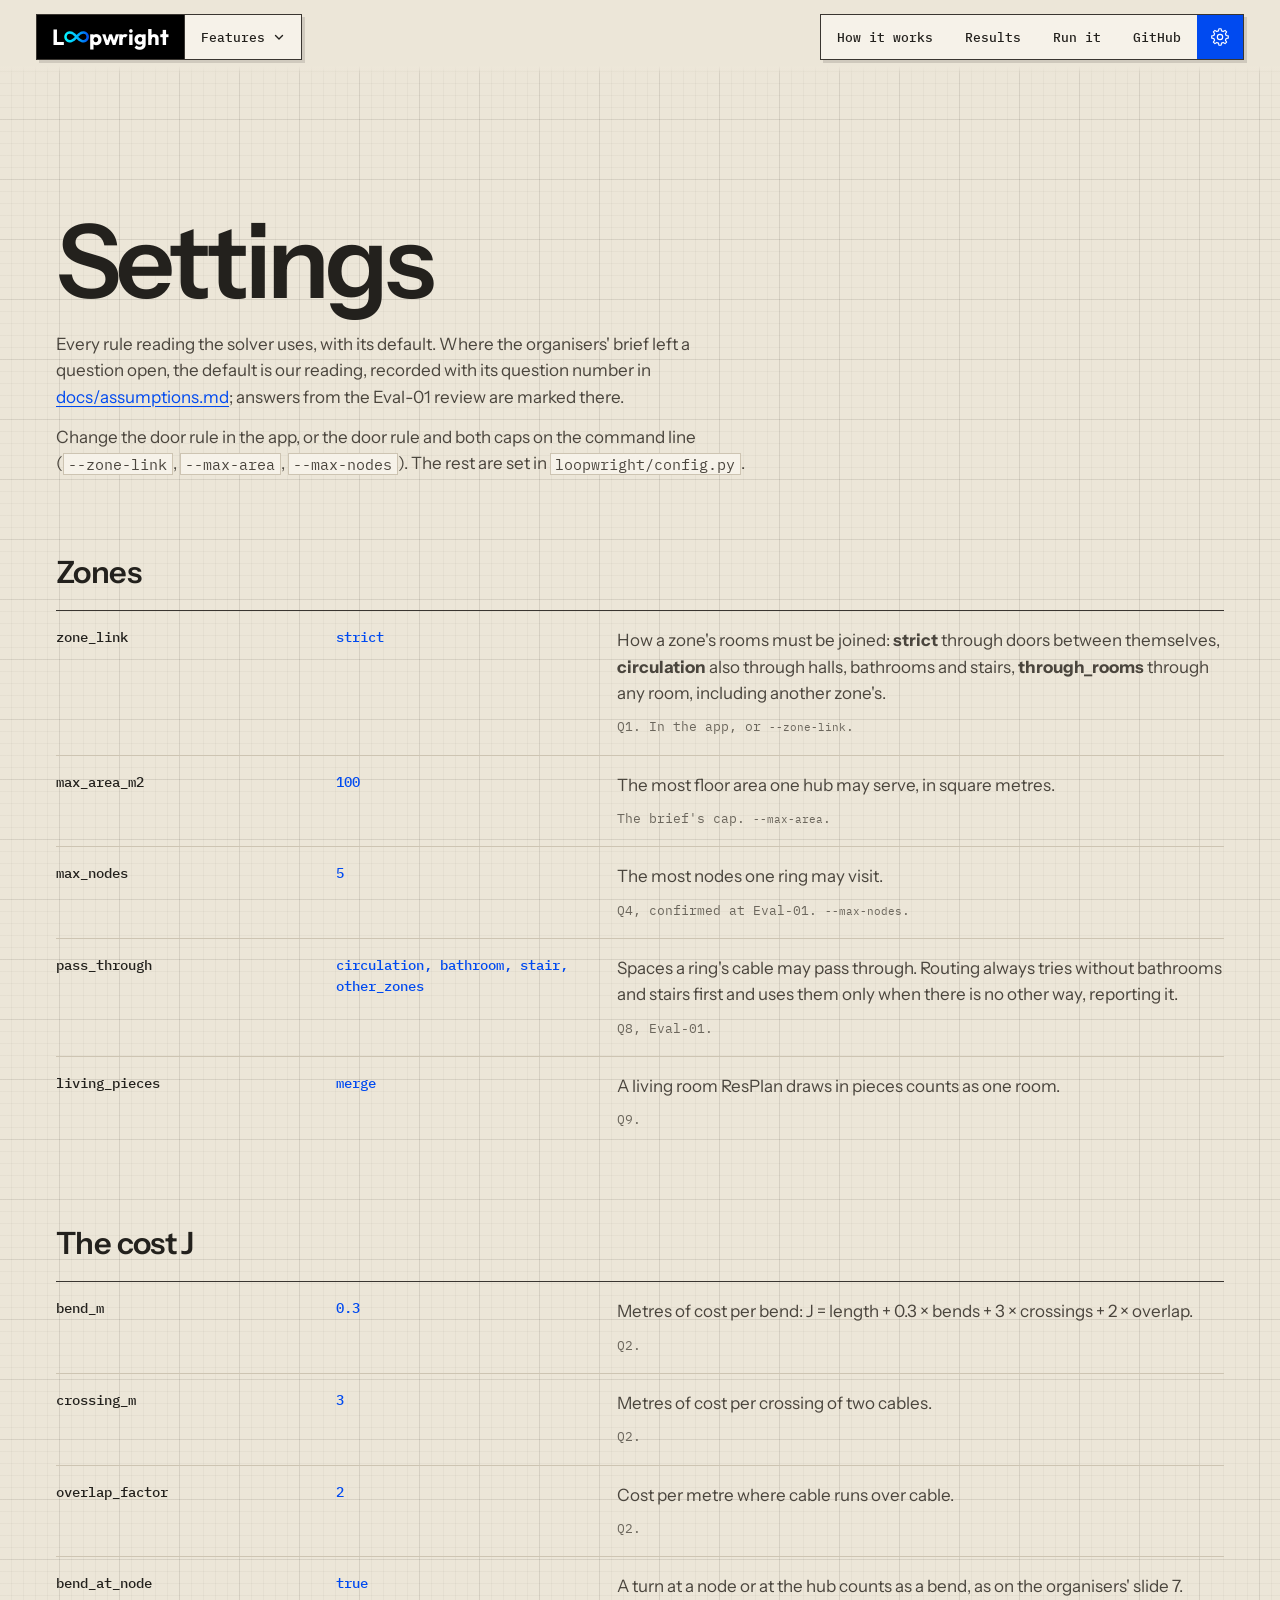
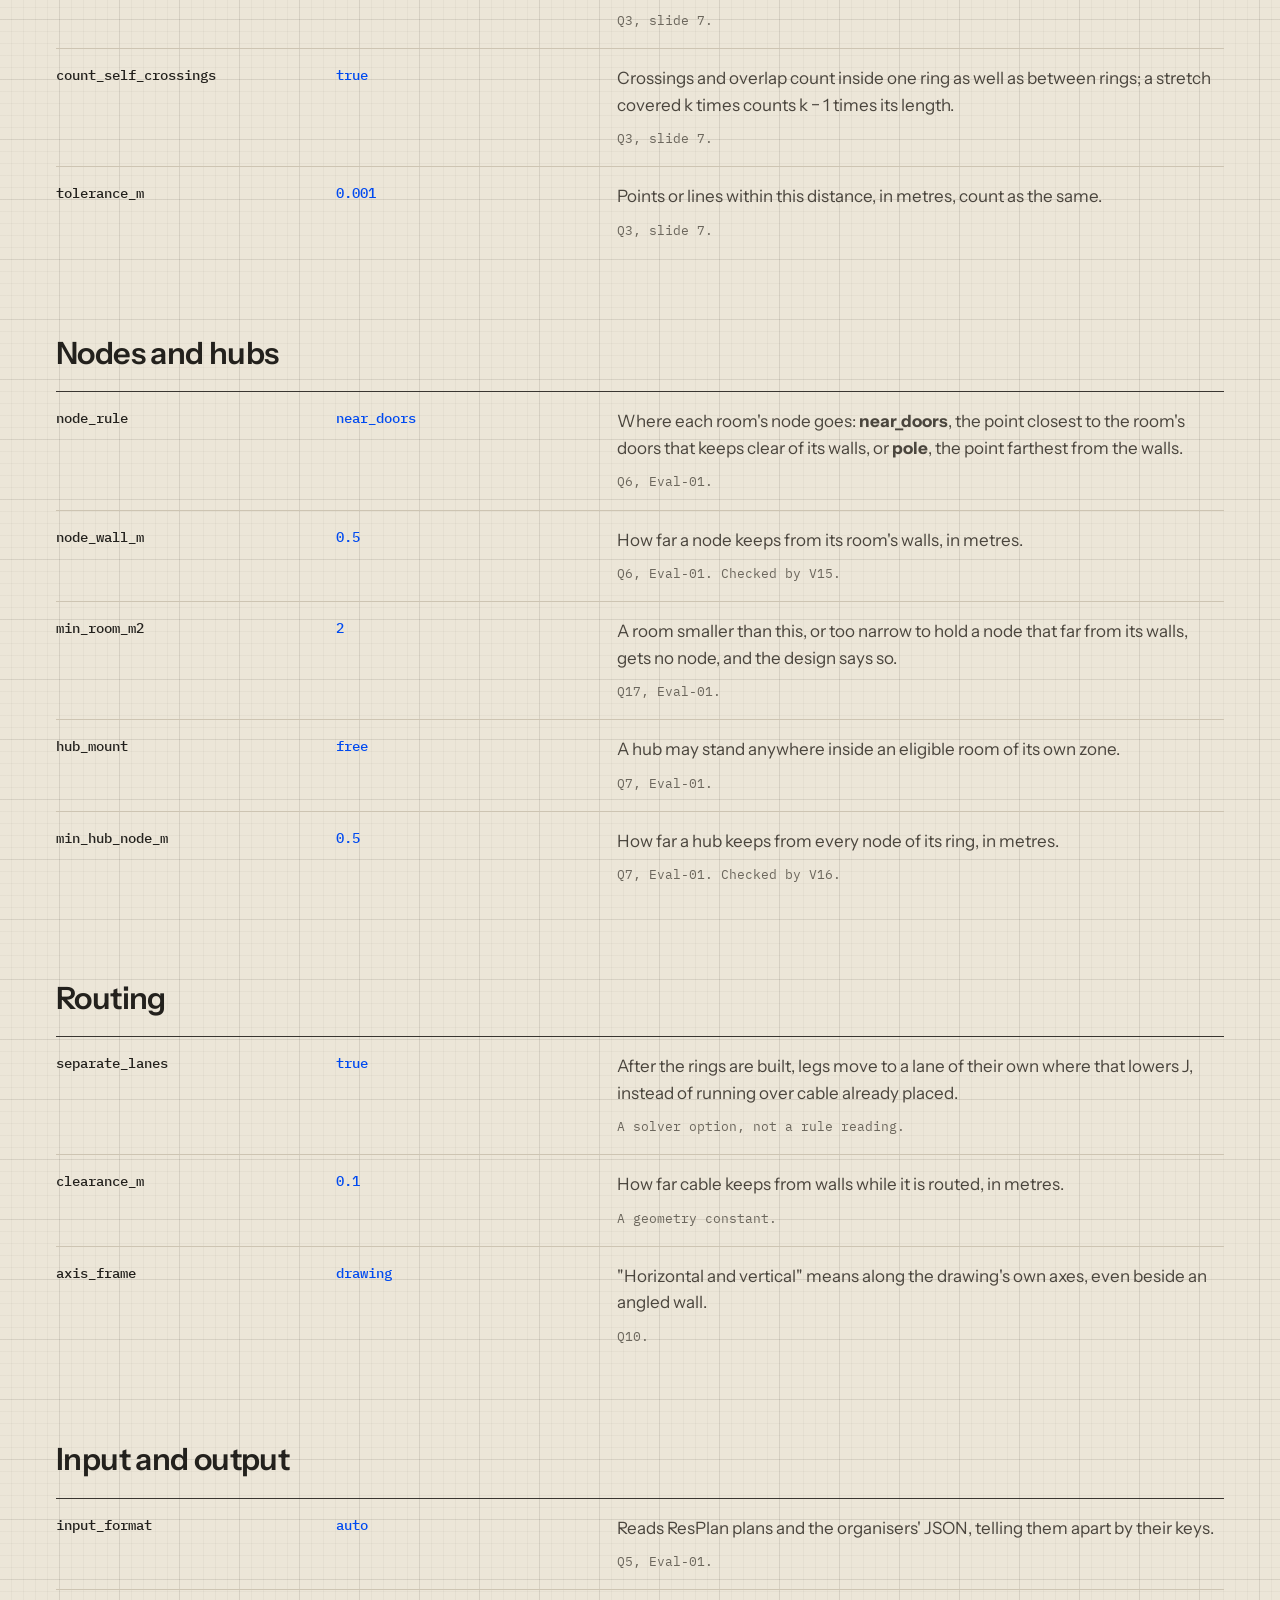
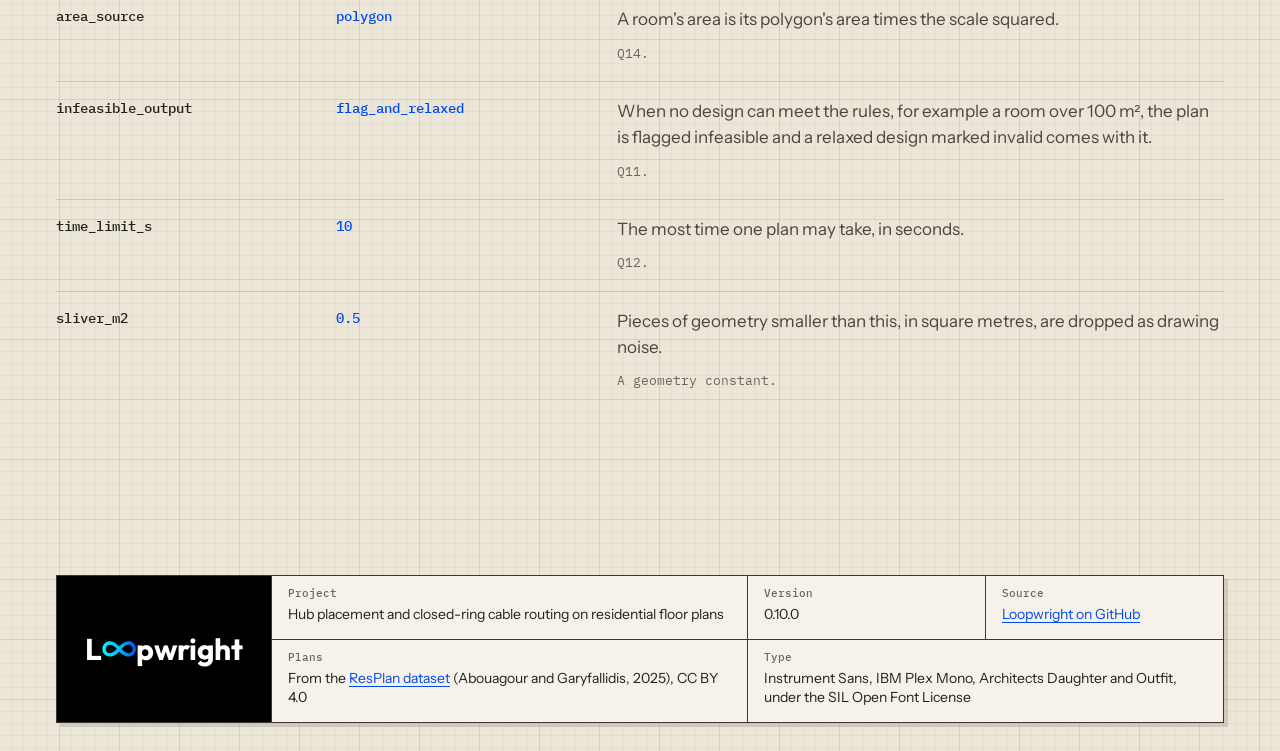
==== commit 4e169abb: "Site redrawn as an installer's working drawing The product site moves from black to drafting paper w" ====
--- a/site/settings.html
+++ b/site/settings.html
@@ -5,7 +5,7 @@
 <meta name="viewport" content="width=device-width, initial-scale=1">
 <title>Loopwright settings</title>
 <meta name="description" content="Every rule reading the Loopwright solver uses, with its default value and what it changes.">
-<meta name="theme-color" content="#000000">
+<meta name="theme-color" content="#ece6d8">
 <link rel="icon" href="assets/favicon.svg" type="image/svg+xml">
 <link rel="stylesheet" href="styles.css">
 <script>document.documentElement.classList.add("js");</script>
@@ -16,31 +16,27 @@
 <a class="skip" href="#main">Skip to content</a>
 
 <header class="top">
-  <div class="top-left">
-    <a class="gear" href="settings.html" aria-label="Settings" aria-current="page">
-      <svg viewBox="0 0 24 24" aria-hidden="true" focusable="false"><path d="M19.38 10.17 L21.91 10.67 L21.91 13.33 L19.38 13.83 L18.51 15.92 L19.95 18.07 L18.07 19.95 L15.92 18.51 L13.83 19.38 L13.33 21.91 L10.67 21.91 L10.17 19.38 L8.08 18.51 L5.93 19.95 L4.05 18.07 L5.49 15.92 L4.62 13.83 L2.09 13.33 L2.09 10.67 L4.62 10.17 L5.49 8.08 L4.05 5.93 L5.93 4.05 L8.08 5.49 L10.17 4.62 L10.67 2.09 L13.33 2.09 L13.83 4.62 L15.92 5.49 L18.07 4.05 L19.95 5.93 L18.51 8.08Z" fill="none" stroke="currentColor" stroke-width="1.4" stroke-linejoin="round"/><circle cx="12" cy="12" r="3.2" fill="none" stroke="currentColor" stroke-width="1.4"/></svg>
-    </a>
-    <a class="home" href="index.html" aria-label="Loopwright home">
-      <svg class="loop" viewBox="0 0 1152 520" aria-hidden="true" focusable="false"><defs><linearGradient id="loop-gradient-top" gradientUnits="userSpaceOnUse" x1="10" y1="0" x2="1136" y2="0"><stop offset="0" stop-color="#05F7FF"/><stop offset=".5" stop-color="#01BFFF"/><stop offset="1" stop-color="#004AF0"/></linearGradient></defs><path d="M573.0 265.0C556.2 283.2 540.1 301.7 522.7 319.5C505.3 337.2 487.9 355.2 468.6 371.6C449.3 387.9 429.3 404.3 407.0 417.6C384.6 430.8 360.6 443.8 334.7 451.2C308.9 458.6 280.0 464.5 251.8 462.2C223.6 459.9 191.7 453.0 165.6 437.3C139.6 421.6 111.7 396.7 95.4 368.0C79.0 339.3 67.5 299.3 67.5 265.0C67.5 230.7 79.0 190.7 95.4 162.0C111.7 133.3 139.6 108.4 165.6 92.7C191.7 77.0 223.6 70.1 251.8 67.8C280.0 65.5 308.9 71.4 334.7 78.8C360.6 86.2 384.6 99.2 407.0 112.4C429.3 125.7 449.3 142.1 468.6 158.4C487.9 174.8 505.3 192.8 522.7 210.5C540.1 228.3 556.2 246.8 573.0 265.0C589.8 283.2 605.9 301.7 623.3 319.5C640.7 337.2 658.1 355.2 677.4 371.6C696.7 387.9 716.7 404.3 739.0 417.6C761.4 430.8 785.4 443.8 811.3 451.2C837.1 458.6 866.0 464.5 894.2 462.2C922.4 459.9 954.3 453.0 980.4 437.3C1006.4 421.6 1034.3 396.7 1050.6 368.0C1067.0 339.3 1078.5 299.3 1078.5 265.0C1078.5 230.7 1067.0 190.7 1050.6 162.0C1034.3 133.3 1006.4 108.4 980.4 92.7C954.3 77.0 922.4 70.1 894.2 67.8C866.0 65.5 837.1 71.4 811.3 78.8C785.4 86.2 761.4 99.2 739.0 112.4C716.7 125.7 696.7 142.1 677.4 158.4C658.1 174.8 640.7 192.8 623.3 210.5C605.9 228.3 589.8 246.8 573.0 265.0Z" stroke="url(#loop-gradient-top)" stroke-width="115"/></svg>
-    </a>
-  </div>
-  <nav aria-label="Sections">
+  <div class="pane brand">
+    <a class="logo" href="index.html" aria-label="Loopwright home"><span class="wm" aria-hidden="true">L<svg class="loop" viewBox="0 0 1152 520" focusable="false"><defs><linearGradient id="loop-gradient-top" gradientUnits="userSpaceOnUse" x1="10" y1="0" x2="1136" y2="0"><stop offset="0" stop-color="#05F7FF"/><stop offset=".5" stop-color="#01BFFF"/><stop offset="1" stop-color="#004AF0"/></linearGradient></defs><path d="M573.0 265.0C556.2 283.2 540.1 301.7 522.7 319.5C505.3 337.2 487.9 355.2 468.6 371.6C449.3 387.9 429.3 404.3 407.0 417.6C384.6 430.8 360.6 443.8 334.7 451.2C308.9 458.6 280.0 464.5 251.8 462.2C223.6 459.9 191.7 453.0 165.6 437.3C139.6 421.6 111.7 396.7 95.4 368.0C79.0 339.3 67.5 299.3 67.5 265.0C67.5 230.7 79.0 190.7 95.4 162.0C111.7 133.3 139.6 108.4 165.6 92.7C191.7 77.0 223.6 70.1 251.8 67.8C280.0 65.5 308.9 71.4 334.7 78.8C360.6 86.2 384.6 99.2 407.0 112.4C429.3 125.7 449.3 142.1 468.6 158.4C487.9 174.8 505.3 192.8 522.7 210.5C540.1 228.3 556.2 246.8 573.0 265.0C589.8 283.2 605.9 301.7 623.3 319.5C640.7 337.2 658.1 355.2 677.4 371.6C696.7 387.9 716.7 404.3 739.0 417.6C761.4 430.8 785.4 443.8 811.3 451.2C837.1 458.6 866.0 464.5 894.2 462.2C922.4 459.9 954.3 453.0 980.4 437.3C1006.4 421.6 1034.3 396.7 1050.6 368.0C1067.0 339.3 1078.5 299.3 1078.5 265.0C1078.5 230.7 1067.0 190.7 1050.6 162.0C1034.3 133.3 1006.4 108.4 980.4 92.7C954.3 77.0 922.4 70.1 894.2 67.8C866.0 65.5 837.1 71.4 811.3 78.8C785.4 86.2 761.4 99.2 739.0 112.4C716.7 125.7 696.7 142.1 677.4 158.4C658.1 174.8 640.7 192.8 623.3 210.5C605.9 228.3 589.8 246.8 573.0 265.0Z" pathLength="1" stroke="url(#loop-gradient-top)" stroke-width="115"/></svg>pwright</span></a>
     <div class="menu">
       <a class="menu-fallback" href="index.html#features">Features</a>
       <button class="menu-button" type="button" aria-expanded="false" aria-controls="features-menu">Features <svg viewBox="0 0 12 12" aria-hidden="true" focusable="false"><path d="M2.5 4.5 6 8l3.5-3.5" fill="none" stroke="currentColor" stroke-width="1.4" stroke-linecap="round" stroke-linejoin="round"/></svg></button>
       <ul class="menu-list" id="features-menu" hidden>
-        <li><a href="index.html#edit"><span class="num">01</span>Edit a plan, re-solve live</a></li>
-        <li><a href="index.html#cut"><span class="num">02</span>Cut-the-cable simulation</a></li>
-        <li><a href="index.html#installer"><span class="num">03</span>Installer pack + loop resistance</a></li>
-        <li><a href="index.html#draw"><span class="num">04</span>Draw a plan from scratch</a></li>
-        <li><a href="index.html#dxf"><span class="num">05</span>DXF import</a></li>
-        <li><a href="index.html#upload"><span class="num">06</span>Photo or PDF upload</a></li>
+        <li><a href="index.html#edit">Edit a plan, re-solve live</a></li>
+        <li><a href="index.html#cut">Cut-the-cable simulation</a></li>
+        <li><a href="index.html#installer">Installer pack + loop resistance</a></li>
+        <li><a href="index.html#draw">Draw a plan from scratch</a></li>
+        <li><a href="index.html#dxf">DXF import</a></li>
+        <li><a href="index.html#upload">Photo or PDF upload</a></li>
       </ul>
     </div>
+  </div>
+  <nav class="pane links" aria-label="Sections">
     <a class="section-link" href="index.html#how">How it works</a>
     <a class="section-link" href="index.html#results">Results</a>
     <a class="section-link" href="index.html#run">Run it</a>
-    <a href="https://github.com/naithanitanishka20/Loopwright">GitHub</a>
+    <a class="github" href="https://github.com/naithanitanishka20/Loopwright">GitHub</a>
+    <a class="gear" href="settings.html" aria-label="Settings" aria-current="page"><svg viewBox="0 0 24 24" aria-hidden="true" focusable="false"><path d="M19.38 10.17 L21.91 10.67 L21.91 13.33 L19.38 13.83 L18.51 15.92 L19.95 18.07 L18.07 19.95 L15.92 18.51 L13.83 19.38 L13.33 21.91 L10.67 21.91 L10.17 19.38 L8.08 18.51 L5.93 19.95 L4.05 18.07 L5.49 15.92 L4.62 13.83 L2.09 13.33 L2.09 10.67 L4.62 10.17 L5.49 8.08 L4.05 5.93 L5.93 4.05 L8.08 5.49 L10.17 4.62 L10.67 2.09 L13.33 2.09 L13.83 4.62 L15.92 5.49 L18.07 4.05 L19.95 5.93 L18.51 8.08Z" fill="none" stroke="currentColor" stroke-width="1.4" stroke-linejoin="round"/><circle cx="12" cy="12" r="3.2" fill="none" stroke="currentColor" stroke-width="1.4"/></svg></a>
   </nav>
 </header>
 
@@ -97,8 +93,16 @@
 </main>
 
 <footer class="foot">
-  <p>Floor plans from the <a href="https://github.com/m-agour/ResPlan">ResPlan dataset</a> (Abouagour and Garyfallidis, 2025), CC BY 4.0. Set in Outfit, under the SIL Open Font License.</p>
-  <p><a href="https://github.com/naithanitanishka20/Loopwright">Loopwright on GitHub</a>, version <span data-num="version">0.9.0</span>. <a href="index.html">Back to the overview</a>.</p>
+  <div class="titleblock">
+    <a class="logo" href="index.html" aria-label="Loopwright home"><span class="wm" aria-hidden="true">L<svg class="loop" viewBox="0 0 1152 520" focusable="false"><defs><linearGradient id="loop-gradient-foot" gradientUnits="userSpaceOnUse" x1="10" y1="0" x2="1136" y2="0"><stop offset="0" stop-color="#05F7FF"/><stop offset=".5" stop-color="#01BFFF"/><stop offset="1" stop-color="#004AF0"/></linearGradient></defs><path d="M573.0 265.0C556.2 283.2 540.1 301.7 522.7 319.5C505.3 337.2 487.9 355.2 468.6 371.6C449.3 387.9 429.3 404.3 407.0 417.6C384.6 430.8 360.6 443.8 334.7 451.2C308.9 458.6 280.0 464.5 251.8 462.2C223.6 459.9 191.7 453.0 165.6 437.3C139.6 421.6 111.7 396.7 95.4 368.0C79.0 339.3 67.5 299.3 67.5 265.0C67.5 230.7 79.0 190.7 95.4 162.0C111.7 133.3 139.6 108.4 165.6 92.7C191.7 77.0 223.6 70.1 251.8 67.8C280.0 65.5 308.9 71.4 334.7 78.8C360.6 86.2 384.6 99.2 407.0 112.4C429.3 125.7 449.3 142.1 468.6 158.4C487.9 174.8 505.3 192.8 522.7 210.5C540.1 228.3 556.2 246.8 573.0 265.0C589.8 283.2 605.9 301.7 623.3 319.5C640.7 337.2 658.1 355.2 677.4 371.6C696.7 387.9 716.7 404.3 739.0 417.6C761.4 430.8 785.4 443.8 811.3 451.2C837.1 458.6 866.0 464.5 894.2 462.2C922.4 459.9 954.3 453.0 980.4 437.3C1006.4 421.6 1034.3 396.7 1050.6 368.0C1067.0 339.3 1078.5 299.3 1078.5 265.0C1078.5 230.7 1067.0 190.7 1050.6 162.0C1034.3 133.3 1006.4 108.4 980.4 92.7C954.3 77.0 922.4 70.1 894.2 67.8C866.0 65.5 837.1 71.4 811.3 78.8C785.4 86.2 761.4 99.2 739.0 112.4C716.7 125.7 696.7 142.1 677.4 158.4C658.1 174.8 640.7 192.8 623.3 210.5C605.9 228.3 589.8 246.8 573.0 265.0Z" stroke="url(#loop-gradient-foot)" stroke-width="115"/></svg>pwright</span></a>
+    <dl>
+      <div class="cell wide"><dt>Project</dt><dd>Hub placement and closed-ring cable routing on residential floor plans</dd></div>
+      <div class="cell"><dt>Version</dt><dd><span data-num="version">0.10.0</span></dd></div>
+      <div class="cell"><dt>Source</dt><dd><a href="https://github.com/naithanitanishka20/Loopwright">Loopwright on GitHub</a></dd></div>
+      <div class="cell wide"><dt>Plans</dt><dd>From the <a href="https://github.com/m-agour/ResPlan">ResPlan dataset</a> (Abouagour and Garyfallidis, 2025), CC BY 4.0</dd></div>
+      <div class="cell wide"><dt>Type</dt><dd>Instrument Sans, IBM Plex Mono, Architects Daughter and Outfit, under the SIL Open Font License</dd></div>
+    </dl>
+  </div>
 </footer>
 <p class="sr" role="status" id="status"></p>
 </body>
--- a/site/styles.css
+++ b/site/styles.css
@@ -1,32 +1,65 @@
-/* Loopwright product site. Brand from the logo: true black, white type, the cyan-to-blue loop.
-   Figures sit in framed cards with small mono corner labels: figure number, title, a hint and a
-   live readout. Cable colours mean cable; nothing else on the page is tinted. */
-
+/* Loopwright product site: an installer's drawing on paper. Drafting paper with a graph grid, ink
+   linework, the logo's blue for what you can press, pencil notes where a person would mark up a
+   plan, and a title block at the foot. The scale models are styled in figure.css. */
+
+@font-face {
+  font-family: "Instrument Sans";
+  src: url("assets/fonts/InstrumentSans-400-700.woff2") format("woff2");
+  font-weight: 400 700;
+  font-stretch: 75% 100%;
+  font-display: swap;
+}
+@font-face {
+  font-family: "IBM Plex Mono";
+  src: url("assets/fonts/IBMPlexMono-400.woff2") format("woff2");
+  font-weight: 400;
+  font-display: swap;
+}
+@font-face {
+  font-family: "IBM Plex Mono";
+  src: url("assets/fonts/IBMPlexMono-500.woff2") format("woff2");
+  font-weight: 500;
+  font-display: swap;
+}
+@font-face {
+  font-family: "Architects Daughter";
+  src: url("assets/fonts/ArchitectsDaughter-400.woff2") format("woff2");
+  font-weight: 400;
+  font-display: swap;
+}
 @font-face {
   font-family: "Outfit";
-  src: url("assets/fonts/Outfit.ttf") format("truetype");
-  font-weight: 100 900;
-  font-display: block;
+  src: url("assets/fonts/Outfit-700.woff2") format("woff2");
+  font-weight: 700;
+  font-display: swap;
 }
 
 :root {
-  --black: #000000;
-  --white: #ffffff;
-  --ink: #c9d1da;
-  --graphite: #9aa5b1;
-  --muted: #747c87;
-  --frame: #2a2f36;
-  --line: #1b1f25;
-  --card: #050506;
+  --paper: #ece6d8;
+  --sheet: #f6f2e9;
+  --panel: #f2ede2;
+  --ink: #23211d;
+  --ink-2: #4a453d;
+  --graphite: #6b665c;
+  --rule: #cdc4b2;
+  --line: #3a3631;
+  --lift: rgba(35, 33, 29, 0.14);
+  --blue: #004af0;
+  --blue-deep: #0038b8;
   --cyan: #05f7ff;
-  --azure: #01bfff;
-  --blue: #004af0;
-  --sky: #6a7dff;
-  --gutter: clamp(16px, 4vw, 48px);
-  --wide: 1200px;
-  --measure: 62ch;
-  --mono: ui-monospace, "Cascadia Mono", "SF Mono", Menlo, Consolas, monospace;
-  color-scheme: dark;
+  --red: #d23b2a;
+  --living: #f29e57;
+  --bedroom: #97ddff;
+  --kitchen: #bbed7e;
+  --storage: #d79bd6;
+  --bathroom: #84888c;
+  --sans: "Instrument Sans", "Helvetica Neue", Arial, sans-serif;
+  --mono: "IBM Plex Mono", ui-monospace, "Cascadia Mono", Consolas, monospace;
+  --hand: "Architects Daughter", "Segoe Print", "Bradley Hand", cursive;
+  --gutter: clamp(16px, 3.2vw, 36px);
+  --max: 1240px;
+  --pane-h: 46px;
+  color-scheme: light;
 }
 
 *,
@@ -35,80 +68,78 @@
   box-sizing: border-box;
 }
 
+[hidden] {
+  display: none !important;
+}
+
 html {
-  background: var(--black);
-  color: var(--ink);
-  font: 400 1.125rem/1.6 "Outfit", system-ui, sans-serif;
+  background: var(--paper);
+  scroll-padding-top: 84px;
   -webkit-text-size-adjust: 100%;
-  scroll-behavior: smooth;
-  scroll-padding-top: 24px;
 }
 
 body {
   margin: 0;
-  background: var(--black);
+  color: var(--ink);
+  font: 400 17px/1.55 var(--sans);
+  background-color: var(--paper);
+  background-image:
+    linear-gradient(rgba(35, 33, 29, 0.075) 1px, transparent 1px),
+    linear-gradient(90deg, rgba(35, 33, 29, 0.075) 1px, transparent 1px),
+    linear-gradient(rgba(35, 33, 29, 0.035) 1px, transparent 1px),
+    linear-gradient(90deg, rgba(35, 33, 29, 0.035) 1px, transparent 1px);
+  background-size: 60px 60px, 60px 60px, 12px 12px, 12px 12px;
+  background-position: -1px -1px;
+  -webkit-font-smoothing: antialiased;
+  text-rendering: optimizeLegibility;
   overflow-x: hidden;
+}
+
+img,
+svg {
+  max-width: 100%;
+}
+
+a {
+  color: var(--blue);
+  text-decoration-thickness: 1px;
+  text-underline-offset: 0.18em;
+}
+
+a:hover {
+  color: var(--blue-deep);
+}
+
+:focus-visible {
+  outline: 2px solid var(--blue);
+  outline-offset: 2px;
+}
+
+::selection {
+  background: var(--cyan);
+  color: var(--ink);
+}
+
+code {
+  font-family: var(--mono);
+  font-size: 0.88em;
+}
+
+p code,
+.note code {
+  padding: 0.05em 0.3em;
+  border: 1px solid var(--rule);
+  background: var(--sheet);
+  white-space: nowrap;
 }
 
 h1,
 h2,
 h3 {
-  margin: 0;
-  color: var(--white);
-  font-weight: 700;
-  line-height: 1.08;
-  letter-spacing: -0.02em;
+  font-family: var(--sans);
+  font-weight: 600;
+  color: var(--ink);
   text-wrap: balance;
-}
-
-h2 {
-  font-size: clamp(2rem, 1.25rem + 2.6vw, 3.25rem);
-  max-width: 22ch;
-}
-
-h3 {
-  font-size: 1.25rem;
-  font-weight: 600;
-  line-height: 1.3;
-  letter-spacing: -0.01em;
-}
-
-p {
-  margin: 0;
-  max-width: var(--measure);
-  text-wrap: pretty;
-}
-
-a {
-  color: var(--azure);
-  text-underline-offset: 0.18em;
-  text-decoration-thickness: 1px;
-}
-
-a:hover {
-  color: var(--white);
-}
-
-:focus-visible {
-  outline: 2px solid var(--azure);
-  outline-offset: 3px;
-  border-radius: 4px;
-}
-
-::selection {
-  background: var(--azure);
-  color: var(--black);
-}
-
-code,
-pre {
-  font-family: var(--mono);
-}
-
-p code,
-.how code,
-.note code {
-  white-space: nowrap;
 }
 
 .sr {
@@ -125,173 +156,78 @@
   position: absolute;
   left: var(--gutter);
   top: -100px;
+  z-index: 40;
   padding: 10px 16px;
-  background: var(--white);
-  color: var(--black);
-  font-weight: 600;
-  border-radius: 6px;
-  z-index: 20;
+  border: 1px solid var(--line);
+  background: var(--sheet);
+  color: var(--ink);
+  font: 500 14px/1 var(--mono);
 }
 
 .skip:focus {
   top: 12px;
 }
 
-/* Header: settings and the loop at the left, the sections and the features menu at the right */
+/* Header: the logo plate and the features menu in one pane, the section links and the settings
+   gear in the other, the gear in its corner */
 
 .top {
-  position: relative;
-  z-index: 10;
+  position: sticky;
+  top: 0;
+  z-index: 30;
+  display: flex;
+  justify-content: space-between;
+  align-items: flex-start;
+  gap: 12px;
+  padding: 14px var(--gutter) 0;
+  background: linear-gradient(to bottom, var(--paper) calc(14px + var(--pane-h) + 6px), rgba(236, 230, 216, 0));
+  padding-bottom: 14px;
+  pointer-events: none;
+}
+
+.top > * {
+  pointer-events: auto;
+}
+
+.pane {
+  display: flex;
+  align-items: stretch;
+  height: var(--pane-h);
+  border: 1px solid var(--line);
+  background: var(--sheet);
+  box-shadow: 3px 3px 0 var(--lift);
+}
+
+.pane > * + * {
+  border-left: 1px solid var(--line);
+}
+
+.logo {
   display: flex;
   align-items: center;
-  justify-content: space-between;
-  gap: 24px;
-  max-width: var(--wide);
-  margin: 0 auto;
-  padding: 18px var(--gutter);
-}
-
-.top-left {
-  display: flex;
-  align-items: center;
-  gap: 14px;
-}
-
-.gear {
-  display: grid;
-  place-items: center;
-  width: 40px;
-  height: 40px;
-  border: 1px solid var(--frame);
-  border-radius: 50%;
-  color: var(--graphite);
-  transition: color 0.2s ease, border-color 0.2s ease;
-}
-
-.gear:hover,
-.gear[aria-current="page"] {
-  color: var(--white);
-  border-color: var(--graphite);
-}
-
-.gear svg {
-  width: 20px;
-  height: 20px;
-  transition: transform 0.6s cubic-bezier(0.32, 0.72, 0, 1);
-}
-
-.gear:hover svg {
-  transform: rotate(60deg);
-}
-
-.home {
-  display: block;
-  padding: 6px 0;
-}
-
-.home .loop {
-  display: block;
-  width: 46px;
-  height: auto;
-}
-
-.top nav {
-  display: flex;
-  flex-wrap: wrap;
-  align-items: center;
-  justify-content: flex-end;
-  gap: 6px clamp(16px, 2.6vw, 30px);
-  font-size: 1rem;
-}
-
-.top nav > a {
-  color: var(--graphite);
+  padding: 0 16px 0 15px;
+  background: #000;
+  color: #fff;
   text-decoration: none;
 }
 
-.top nav > a:hover {
-  color: var(--white);
-}
-
-.menu {
-  position: relative;
-}
-
-.menu-button {
+.logo:hover {
+  color: #fff;
+}
+
+.wm {
   display: inline-flex;
   align-items: center;
-  gap: 8px;
-  min-height: 40px;
-  padding: 0 16px;
-  border: 1px solid var(--frame);
-  border-radius: 999px;
-  background: none;
-  color: var(--white);
-  font: inherit;
-  font-size: 1rem;
-  font-weight: 500;
-  cursor: pointer;
-}
-
-.menu-button:hover,
-.menu-button[aria-expanded="true"] {
-  border-color: var(--graphite);
-}
-
-.menu-button svg {
-  width: 12px;
-  height: 12px;
-  transition: transform 0.25s ease;
-}
-
-.menu-button[aria-expanded="true"] svg {
-  transform: rotate(180deg);
-}
-
-.menu-list {
-  position: absolute;
-  top: calc(100% + 10px);
-  right: 0;
-  display: grid;
-  gap: 4px;
-  width: min(340px, calc(100vw - 2 * var(--gutter)));
-  margin: 0;
-  padding: 8px;
-  list-style: none;
-  background: var(--card);
-  box-shadow: 0 0 0 1px var(--frame), 0 24px 48px -12px #000;
-}
-
-.menu-list[hidden] {
-  display: none;
-}
-
-.menu-list a {
-  display: flex;
-  align-items: baseline;
-  gap: 12px;
-  padding: 10px 12px;
-  border: 1px solid transparent;
-  color: var(--white);
-  font-weight: 500;
-  text-decoration: none;
-}
-
-.menu-list a:hover,
-.menu-list a:focus-visible {
-  border-color: var(--frame);
-  background: #0c0d10;
-  outline: none;
-}
-
-.menu-list .num {
-  color: var(--muted);
-  font-family: var(--mono);
-  font-size: 0.75rem;
-  font-weight: 400;
-}
-
-/* The loop: the same path in the header and in the wordmark */
+  font: 700 22px/1 "Outfit", var(--sans);
+  letter-spacing: -0.01em;
+  white-space: nowrap;
+}
+
+.wm .loop {
+  width: 1.152em;
+  height: 0.52em;
+  margin: 0 -0.02em 0 0.01em;
+}
 
 .loop path {
   fill: none;
@@ -299,10 +235,10 @@
   stroke-linejoin: round;
 }
 
-.js .wm .loop path {
+.js .top .wm .loop path {
   stroke-dasharray: 1;
   stroke-dashoffset: 1;
-  animation: draw-loop 1.1s cubic-bezier(0.65, 0, 0.35, 1) 0.15s forwards;
+  animation: draw-loop 1.1s cubic-bezier(0.65, 0, 0.35, 1) 0.2s forwards;
 }
 
 @keyframes draw-loop {
@@ -311,207 +247,353 @@
   }
 }
 
-/* Hero */
+.menu {
+  position: relative;
+  display: flex;
+}
+
+.menu-button,
+.menu-fallback,
+.links a {
+  display: flex;
+  align-items: center;
+  gap: 8px;
+  padding: 0 16px;
+  border: 0;
+  background: none;
+  color: var(--ink);
+  font: 500 13px/1 var(--mono);
+  text-decoration: none;
+  white-space: nowrap;
+  cursor: pointer;
+}
+
+.menu-button svg {
+  width: 12px;
+  height: 12px;
+  transition: transform 0.2s ease;
+}
+
+.menu-button[aria-expanded="true"] svg {
+  transform: rotate(180deg);
+}
+
+.menu-button:hover,
+.menu-button[aria-expanded="true"],
+.menu-fallback:hover,
+.links a:hover {
+  background: var(--ink);
+  color: var(--sheet);
+}
+
+.menu-button:focus-visible,
+.menu-fallback:focus-visible,
+.links a:focus-visible,
+.logo:focus-visible {
+  outline-offset: -4px;
+}
+
+.menu-list {
+  position: absolute;
+  top: calc(100% + 9px);
+  left: -1px;
+  min-width: 340px;
+  margin: 0;
+  padding: 6px 0;
+  list-style: none;
+  border: 1px solid var(--line);
+  background: var(--sheet);
+  box-shadow: 4px 4px 0 var(--lift);
+}
+
+.menu-list a {
+  display: block;
+  padding: 11px 18px;
+  color: var(--ink);
+  font: 500 14px/1.3 var(--mono);
+  text-decoration: none;
+}
+
+.menu-list a:hover,
+.menu-list a:focus-visible {
+  outline: none;
+  background: var(--ink);
+  color: var(--sheet);
+}
+
+.gear {
+  justify-content: center;
+  width: var(--pane-h);
+  padding: 0 !important;
+}
+
+.gear svg {
+  width: 20px;
+  height: 20px;
+  transition: transform 0.4s ease;
+}
+
+.gear:hover svg {
+  transform: rotate(60deg);
+}
+
+.gear[aria-current="page"] {
+  background: var(--blue);
+  color: #fff;
+}
+
+/* Hero: the claim, two pencil notes, then the live model */
 
 .hero {
-  max-width: var(--wide);
+  max-width: var(--max);
   margin: 0 auto;
-  padding: clamp(12px, 3vh, 40px) var(--gutter) clamp(48px, 8vh, 96px);
+  padding: clamp(56px, 9vw, 128px) var(--gutter) 0;
 }
 
 .hero-head {
-  display: grid;
-  grid-template-columns: minmax(0, 5fr) minmax(0, 6fr);
+  position: relative;
+}
+
+.claim {
+  max-width: 13ch;
+  margin: 0;
+  font-size: clamp(44px, 8.4vw, 124px);
+  line-height: 0.92;
+  letter-spacing: -0.045em;
+}
+
+.claim .line {
+  display: block;
+}
+
+.hand {
+  margin: 0;
+  color: var(--graphite);
+  font: 400 clamp(16px, 1.5vw, 21px)/1.1 var(--hand);
+  letter-spacing: 0.02em;
+  text-transform: uppercase;
+  pointer-events: none;
+}
+
+.scribble {
+  width: 3.4em;
+  height: 2em;
+  fill: none;
+  stroke: currentColor;
+  stroke-width: 1.6;
+  stroke-linecap: round;
+  stroke-linejoin: round;
+  overflow: visible;
+}
+
+.hero .hand {
+  position: absolute;
+  display: flex;
+  align-items: flex-end;
+  gap: 4px;
+}
+
+.hand-min {
+  top: -2.1em;
+  left: clamp(120px, 21vw, 300px);
+  transform: rotate(-4deg);
+}
+
+.hand-min span {
+  border-bottom: 1.5px solid currentColor;
+  padding-bottom: 2px;
+}
+
+.hand-ring {
+  right: 0;
+  bottom: -2.6em;
+  transform: rotate(-3deg);
+}
+
+.hero-copy {
+  display: grid;
+  grid-template-columns: minmax(0, 7fr) minmax(0, 5fr);
+  gap: clamp(24px, 4vw, 56px);
   align-items: end;
-  gap: clamp(24px, 5vw, 72px);
-}
-
-.hero-name {
-  container-type: inline-size;
-}
-
-.wordmark {
-  font-size: clamp(2.75rem, 1.9rem + 5.2vw, 6rem);
-  font-size: clamp(2.75rem, 18.2cqi, 6rem); /* the whole wordmark fits its column */
-  line-height: 1;
-  letter-spacing: -0.02em;
-  white-space: nowrap;
-}
-
-.wm .loop {
-  width: 1.152em;
-  height: 0.52em;
-  margin-inline-end: -0.02em;
-  vertical-align: -0.01em;
-}
-
-.tagline {
-  margin-top: 0.5em;
-  color: var(--white);
-  font-size: clamp(1.5rem, 1.1rem + 1.3vw, 2.125rem);
-  font-weight: 500;
-  line-height: 1.2;
-  letter-spacing: -0.015em;
+  margin-top: clamp(56px, 6vw, 84px);
 }
 
 .lede {
-  max-width: 48ch;
+  max-width: 58ch;
+  margin: 0;
+  color: var(--ink-2);
+  font-size: clamp(18px, 1.45vw, 21px);
+  line-height: 1.5;
 }
 
 .actions {
   display: flex;
   flex-wrap: wrap;
+  justify-content: flex-end;
   gap: 12px;
-  margin-top: 24px;
+  margin: 0;
 }
 
 .button {
   display: inline-flex;
   align-items: center;
-  min-height: 48px;
-  padding: 0 24px;
-  border: 1px solid var(--frame);
-  border-radius: 999px;
-  background: none;
-  color: var(--white);
-  font: inherit;
-  font-size: 1rem;
-  font-weight: 500;
+  gap: 10px;
+  padding: 14px 18px;
+  border: 1px solid var(--line);
+  background: var(--sheet);
+  color: var(--ink);
+  font: 500 14px/1 var(--mono);
   text-decoration: none;
-  cursor: pointer;
-  transition: border-color 0.2s ease, background-color 0.2s ease, color 0.2s ease;
+  box-shadow: 3px 3px 0 var(--lift);
+  transition: transform 0.12s ease, box-shadow 0.12s ease;
 }
 
 .button:hover {
-  border-color: var(--white);
-  color: var(--white);
+  color: var(--ink);
+  transform: translate(-1px, -1px);
+  box-shadow: 4px 4px 0 var(--lift);
+}
+
+.button:active {
+  transform: translate(2px, 2px);
+  box-shadow: 1px 1px 0 var(--lift);
 }
 
 .button.primary {
-  background: var(--white);
-  border-color: var(--white);
-  color: var(--black);
+  border-color: var(--blue);
+  background: var(--blue);
+  color: #fff;
 }
 
 .button.primary:hover {
-  background: var(--cyan);
-  border-color: var(--cyan);
-  color: var(--black);
-}
-
-/* Figure cards */
+  background: var(--blue-deep);
+  color: #fff;
+}
+
+/* Figure panels: a framed sheet with the figure number, a title, a hint and a live readout */
 
 .plate-figure {
-  margin: 40px 0 0;
+  margin: clamp(40px, 5vw, 64px) 0 0;
 }
 
 .plate {
   position: relative;
-  padding: 56px 24px;
-  background: var(--card);
-  box-shadow: 0 0 0 1px var(--frame);
-}
-
-.corners {
-  position: absolute;
-  inset: 20px 22px;
-  pointer-events: none;
+  padding: 52px clamp(12px, 2.4vw, 32px) 60px;
+  border: 1px solid var(--line);
+  background: var(--panel);
+  box-shadow: 4px 4px 0 var(--lift);
 }
 
 .corners > span {
   position: absolute;
-  color: var(--muted);
-  font-family: var(--mono);
-  font-size: 0.6875rem;
-  line-height: 1;
-  letter-spacing: 0.04em;
-  white-space: nowrap;
-}
-
-.corners [data-corner="fig"] {
-  top: 0;
-  left: 0;
-  color: var(--ink);
-}
-
-.corners [data-corner="title"] {
-  top: 0;
-  right: 0;
-  text-transform: uppercase;
-  letter-spacing: 0.1em;
-}
-
-.corners [data-corner="hint"] {
-  bottom: 0;
-  left: 0;
-  text-transform: uppercase;
-  letter-spacing: 0.1em;
-}
-
-.corners [data-corner="readout"] {
-  right: 0;
-  bottom: 0;
-  color: var(--ink);
-  font-variant-numeric: tabular-nums;
-}
-
-.has-control .corners [data-corner="hint"] {
-  left: 132px;
+  color: var(--graphite);
+  font: 500 12.5px/1.25 var(--mono);
+  pointer-events: none;
+}
+
+.corners > [data-corner="fig"] {
+  top: 17px;
+  left: 18px;
+  color: var(--ink);
+}
+
+.corners > [data-corner="title"] {
+  top: 17px;
+  right: 18px;
+  color: var(--ink);
+  text-align: right;
+}
+
+.corners > [data-corner="hint"] {
+  bottom: 20px;
+  left: 18px;
+}
+
+.corners > [data-corner="readout"] {
+  bottom: 20px;
+  right: 18px;
+  color: var(--ink);
+  text-align: right;
+}
+
+.plate.has-control .corners > [data-corner="hint"],
+.plate.has-switch .corners > [data-corner="hint"] {
+  left: 150px;
+}
+
+.plate.has-switch .corners > [data-corner="hint"] {
+  left: 260px;
 }
 
 .plate-control {
   position: absolute;
   left: 18px;
-  bottom: 13px;
-  display: inline-flex;
-  align-items: center;
-  gap: 8px;
-  min-height: 30px;
-  padding: 0 14px;
-  border: 1px solid var(--frame);
-  border-radius: 999px;
-  background: var(--card);
-  color: var(--white);
-  font-family: var(--mono);
-  font-size: 0.6875rem;
-  letter-spacing: 0.1em;
-  text-transform: uppercase;
+  bottom: 14px;
+  padding: 8px 12px;
+  border: 1px solid var(--line);
+  background: var(--sheet);
+  color: var(--ink);
+  font: 500 13px/1 var(--mono);
   cursor: pointer;
-}
-
-.plate-control::before {
-  content: "";
-  width: 6px;
-  height: 6px;
-  border-radius: 50%;
-  background: var(--muted);
-}
-
-.plate-control[aria-pressed="true"]::before {
-  background: var(--cyan);
-  box-shadow: 0 0 8px var(--cyan);
+  box-shadow: 2px 2px 0 var(--lift);
 }
 
 .plate-control:hover {
-  border-color: var(--graphite);
+  background: var(--ink);
+  color: var(--sheet);
+}
+
+.plate-control[aria-pressed="true"] {
+  border-color: var(--red);
+  color: var(--red);
+}
+
+.plate-control[aria-pressed="true"]:hover {
+  background: var(--red);
+  color: #fff;
+}
+
+.stage {
+  outline: none;
+}
+
+.stage:focus-visible {
+  outline: 2px solid var(--blue);
+  outline-offset: 6px;
+}
+
+.drawing svg,
+.drawing img,
+.chart svg,
+.chart img {
+  display: block;
+  width: 100%;
+  height: auto;
+}
+
+.js .stage .drawing img {
+  visibility: hidden;
+  animation: reveal 0s 3s forwards;
+}
+
+@keyframes reveal {
+  to {
+    visibility: visible;
+  }
 }
 
 .legend {
   display: grid;
-  gap: 8px;
-  margin-top: 14px;
-  color: var(--muted);
-  font-size: 0.9375rem;
-  line-height: 1.55;
+  gap: 10px;
+  margin-top: 16px;
 }
 
 .keys {
   display: flex;
   flex-wrap: wrap;
-  gap: 6px 20px;
-  font-family: var(--mono);
-  font-size: 0.75rem;
-  letter-spacing: 0.02em;
+  gap: 8px 20px;
+  color: var(--ink-2);
+  font: 500 12.5px/1.4 var(--mono);
 }
 
 .key {
@@ -521,190 +603,269 @@
 }
 
 .swatch {
-  width: 18px;
+  width: 22px;
   height: 10px;
-  flex: none;
-  overflow: visible;
-}
-
-.swatch path {
   fill: none;
-  stroke: var(--graphite);
-  stroke-width: 1;
-  stroke-linejoin: round;
+  stroke-width: 2.4;
   stroke-linecap: round;
 }
 
-.swatch[data-mark="signal"] path {
+.swatch[data-mark="cable"] path:first-child {
+  stroke: var(--blue);
+}
+
+.swatch[data-mark="cable"] path:last-child {
+  stroke: var(--ink);
+}
+
+.swatch[data-mark="signal"] {
   stroke: var(--cyan);
-  stroke-width: 2;
-}
-
-.swatch[data-mark="zone"] path {
-  fill: color-mix(in srgb, var(--cyan) 14%, transparent);
-  stroke: none;
-}
+  stroke-width: 3;
+  filter: drop-shadow(0 0 1px rgba(35, 33, 29, 0.6));
+}
+
+.chip {
+  width: 12px;
+  height: 12px;
+  border: 1px solid var(--line);
+  background: var(--paper);
+}
+
+.chip[data-type="living"] { background: var(--living); }
+.chip[data-type="bedroom"] { background: var(--bedroom); }
+.chip[data-type="kitchen"] { background: var(--kitchen); }
+.chip[data-type="storage"] { background: var(--storage); }
+.chip[data-type="bathroom"] { background: var(--bathroom); }
 
 .caption {
   max-width: 78ch;
-}
-
-.stage {
-  position: relative;
-  touch-action: pan-y;
-}
-
-.stage:focus-visible {
-  outline: 1px solid var(--muted);
-  outline-offset: 6px;
-}
-
-.drawing svg,
-.drawing img {
-  display: block;
-  width: 100%;
-  height: auto;
-}
-
-.js .stage .drawing img {
-  visibility: hidden;
-  animation: reveal 0s 3s forwards;
-}
-
-@keyframes reveal {
-  to {
-    visibility: visible;
-  }
+  color: var(--ink-2);
+  font-size: 15px;
+  line-height: 1.55;
 }
 
 /* Sections */
 
 .section {
-  max-width: var(--wide);
+  max-width: var(--max);
   margin: 0 auto;
-  padding: clamp(56px, 9vh, 112px) var(--gutter);
-}
-
-.section > p {
-  margin-top: 20px;
+  padding: clamp(80px, 11vw, 150px) var(--gutter) 0;
+}
+
+.section > h2,
+.how-head h2 {
+  max-width: 20ch;
+  margin: 0 0 18px;
+  font-size: clamp(32px, 4.6vw, 62px);
+  line-height: 1;
+  letter-spacing: -0.035em;
+}
+
+.section > p,
+.how-head p {
+  max-width: 64ch;
+  margin: 0 0 14px;
+  color: var(--ink-2);
 }
 
 .spec {
-  margin: 44px 0 0;
-  padding: 0;
+  margin: 36px 0 0;
+  border-top: 1px solid var(--line);
 }
 
 .spec > div {
   display: grid;
-  grid-template-columns: minmax(8rem, 13rem) minmax(0, 1fr);
+  grid-template-columns: minmax(120px, 2fr) minmax(0, 8fr);
   gap: 24px;
-  padding: 22px 0;
-  border-top: 1px solid var(--line);
-}
-
-.spec > div:last-child {
-  border-bottom: 1px solid var(--line);
+  padding: 18px 0;
+  border-bottom: 1px solid var(--rule);
 }
 
 .spec dt {
-  color: var(--white);
+  color: var(--ink);
+  font: 500 13px/1.6 var(--mono);
+}
+
+.spec dd {
+  max-width: 68ch;
+  margin: 0;
+  color: var(--ink-2);
+}
+
+.results-list dd {
+  display: grid;
+  gap: 4px;
+}
+
+.results-list strong {
+  color: var(--ink);
+  font-size: clamp(26px, 2.6vw, 34px);
   font-weight: 600;
-}
-
-.spec dd {
-  margin: 0;
-  max-width: var(--measure);
-}
-
-.steps {
-  display: grid;
-  grid-template-columns: repeat(3, minmax(0, 1fr));
-  gap: 48px clamp(32px, 4vw, 56px);
-  margin: 52px 0 0;
+  line-height: 1.1;
+  letter-spacing: -0.02em;
+}
+
+.note {
+  color: var(--graphite);
+  font-size: 15px;
+}
+
+/* How it works: each step is a question; its answer opens while the pointer is over it, or while it
+   has the keyboard focus, or after a tap where there is no pointer */
+
+.how-it-works {
+  display: grid;
+  grid-template-columns: minmax(0, 4fr) minmax(0, 8fr);
+  gap: clamp(24px, 4vw, 64px);
+}
+
+.how-head {
+  align-self: start;
+  position: sticky;
+  top: 96px;
+}
+
+.hand-how {
+  margin-top: 18px;
+}
+
+.on-touch {
+  display: none;
+}
+
+@media (hover: none) {
+  .on-hover {
+    display: none;
+  }
+  .on-touch {
+    display: inline;
+  }
+}
+
+.asks {
+  margin: 0;
   padding: 0;
   list-style: none;
-  counter-reset: step;
-}
-
-.steps li {
-  position: relative;
-  padding-top: 60px;
-  counter-increment: step;
-}
-
-.steps li::before {
-  content: counter(step, decimal-leading-zero);
-  position: absolute;
-  top: 0;
-  left: 0;
-  display: grid;
-  place-items: center;
-  width: 40px;
-  height: 40px;
-  border: 1px solid var(--cyan);
-  border-radius: 50%;
-  color: var(--white);
-  font-family: var(--mono);
-  font-size: 0.8125rem;
-}
-
-.steps li::after {
-  content: "";
-  position: absolute;
-  top: 20px;
-  left: 52px;
-  right: calc(-1 * clamp(32px, 4vw, 56px) + 12px);
-  height: 1px;
-  background: var(--frame);
-}
-
-.steps li:nth-child(3n)::after {
-  display: none;
-}
-
-.steps p {
-  margin-top: 10px;
-}
-
-/* Figure 2: two models of one plan, crossfaded by a switch inside the card */
+  border-top: 1px solid var(--line);
+}
+
+.ask {
+  border-bottom: 1px solid var(--line);
+}
+
+.ask h3 {
+  margin: 0;
+  font-size: inherit;
+}
+
+.ask-q {
+  display: grid;
+  grid-template-columns: 64px minmax(0, 1fr);
+  align-items: baseline;
+  width: 100%;
+  padding: 24px 0;
+  border: 0;
+  background: none;
+  color: var(--ink);
+  font: 500 clamp(22px, 2.5vw, 34px)/1.15 var(--sans);
+  letter-spacing: -0.02em;
+  text-align: left;
+  cursor: default;
+  transition: color 0.2s ease;
+}
+
+.ask-q .n {
+  color: var(--graphite);
+  font: 500 13px/1 var(--mono);
+  letter-spacing: 0;
+}
+
+.ask-q:focus-visible {
+  outline-offset: -2px;
+}
+
+.ask-a {
+  display: grid;
+  grid-template-rows: 0fr;
+  transition: grid-template-rows 0.32s cubic-bezier(0.2, 0.7, 0.2, 1);
+}
+
+.ask-a > div {
+  min-height: 0;
+  overflow: hidden;
+}
+
+.ask-a p {
+  max-width: 56ch;
+  margin: 0;
+  padding: 0 0 26px 64px;
+  color: var(--ink-2);
+  font-size: 18px;
+  opacity: 0;
+  transform: translateY(-6px);
+  transition: opacity 0.25s ease, transform 0.32s ease;
+}
+
+@media (hover: hover) {
+  .ask:hover .ask-q,
+  .ask:focus-within .ask-q {
+    color: var(--blue);
+  }
+  .ask:hover .ask-a,
+  .ask:focus-within .ask-a {
+    grid-template-rows: 1fr;
+  }
+  .ask:hover .ask-a p,
+  .ask:focus-within .ask-a p {
+    opacity: 1;
+    transform: none;
+  }
+}
+
+.ask.open .ask-q {
+  color: var(--blue);
+}
+
+.ask.open .ask-a {
+  grid-template-rows: 1fr;
+}
+
+.ask.open .ask-a p {
+  opacity: 1;
+  transform: none;
+}
+
+/* Figure 2: the door rule switch; figure 3: before and after */
 
 .switch {
+  display: inline-flex;
+  border: 1px solid var(--line);
+  background: var(--sheet);
+  box-shadow: 2px 2px 0 var(--lift);
+}
+
+.switch button {
+  padding: 8px 12px;
+  border: 0;
+  background: none;
+  color: var(--ink);
+  font: 500 13px/1 var(--mono);
+  cursor: pointer;
+}
+
+.switch button + button {
+  border-left: 1px solid var(--line);
+}
+
+.switch button[aria-pressed="true"] {
+  background: var(--ink);
+  color: var(--sheet);
+}
+
+.plate .switch {
   position: absolute;
   left: 18px;
-  bottom: 12px;
-  display: inline-flex;
-  gap: 2px;
-  padding: 2px;
-  border: 1px solid var(--frame);
-  border-radius: 999px;
-  background: var(--card);
-}
-
-.switch button {
-  min-height: 28px;
-  padding: 0 12px;
-  border: 0;
-  border-radius: 999px;
-  background: none;
-  color: var(--muted);
-  font-family: var(--mono);
-  font-size: 0.6875rem;
-  letter-spacing: 0.1em;
-  text-transform: uppercase;
-  cursor: pointer;
-}
-
-.switch button:hover {
-  color: var(--white);
-}
-
-.switch button[aria-pressed="true"] {
-  background: var(--white);
-  color: var(--black);
-}
-
-.has-switch .corners [data-corner="hint"] {
-  display: none;
+  bottom: 14px;
 }
 
 .stack {
@@ -724,48 +885,37 @@
 .figures {
   display: flex;
   flex-wrap: wrap;
-  gap: 12px clamp(24px, 4vw, 56px);
-  margin: 20px 0 0;
-}
-
-.figures div {
-  display: flex;
-  flex-direction: column;
+  gap: 8px 32px;
+  margin: 0;
+}
+
+.figures > div {
+  display: grid;
+  gap: 2px;
 }
 
 .figures dt {
-  color: var(--muted);
-  font-family: var(--mono);
-  font-size: 0.75rem;
-  letter-spacing: 0.04em;
+  color: var(--graphite);
+  font: 500 12px/1.3 var(--mono);
 }
 
 .figures dd {
   margin: 0;
-  color: var(--white);
-  font-size: 1.5rem;
-  font-weight: 600;
-  font-variant-numeric: tabular-nums;
+  color: var(--ink);
+  font: 600 22px/1.1 var(--sans);
+  letter-spacing: -0.01em;
 }
 
 .pair {
   display: grid;
   grid-template-columns: repeat(2, minmax(0, 1fr));
   gap: 24px;
-  margin-top: 24px;
 }
 
 .pair h3 {
-  color: var(--graphite);
-  font-size: 1rem;
-  font-weight: 500;
-}
-
-.pair .figures {
-  margin-top: 8px;
-}
-
-/* Figure 3: before and after, wiped by the pointer or the arrow keys */
+  margin: 0 0 8px;
+  font: 500 13px/1 var(--mono);
+}
 
 .wipe {
   --pos: 50%;
@@ -779,7 +929,7 @@
 .wipe .before {
   position: absolute;
   inset: 0;
-  background: var(--card); /* covers the model underneath, so each side shows one design */
+  background: var(--panel); /* covers the model underneath, so each side shows one design */
   clip-path: inset(0 calc(100% - var(--pos)) 0 0);
 }
 
@@ -789,7 +939,7 @@
   bottom: 0;
   left: var(--pos);
   width: 1px;
-  background: var(--white);
+  background: var(--ink);
   pointer-events: none;
 }
 
@@ -798,12 +948,12 @@
   position: absolute;
   top: 50%;
   left: 50%;
-  width: 28px;
-  height: 28px;
-  margin: -14px 0 0 -14px;
-  border: 1px solid var(--white);
+  width: 30px;
+  height: 30px;
+  margin: -15px 0 0 -15px;
+  border: 1px solid var(--ink);
   border-radius: 50%;
-  background: var(--card);
+  background: var(--sheet) url("data:image/svg+xml,%3Csvg xmlns='http://www.w3.org/2000/svg' viewBox='0 0 30 30'%3E%3Cpath d='M12 10l-5 5 5 5M18 10l5 5-5 5' fill='none' stroke='%2323211d' stroke-width='1.4' stroke-linecap='round' stroke-linejoin='round'/%3E%3C/svg%3E") center / 30px 30px no-repeat;
 }
 
 .wipe input {
@@ -817,17 +967,16 @@
 }
 
 .wipe:has(input:focus-visible) .handle::after {
-  outline: 2px solid var(--azure);
+  outline: 2px solid var(--blue);
   outline-offset: 3px;
 }
 
 .tag {
   position: absolute;
   top: 0;
-  color: var(--muted);
-  font-family: var(--mono);
-  font-size: 0.6875rem;
-  letter-spacing: 0.1em;
+  color: var(--graphite);
+  font: 400 18px/1 var(--hand);
+  letter-spacing: 0.02em;
   text-transform: uppercase;
   pointer-events: none;
 }
@@ -840,62 +989,31 @@
   right: 0;
 }
 
-/* Results */
-
-.results-list dd strong {
-  display: block;
-  color: var(--white);
-  font-size: clamp(1.75rem, 1.4rem + 1vw, 2.25rem);
-  font-weight: 600;
-  line-height: 1.15;
-  letter-spacing: -0.01em;
-  font-variant-numeric: tabular-nums;
-}
-
-.results-list dd .note {
-  display: block;
-  margin-top: 6px;
-}
+/* Results: the charts sit side by side */
 
 .charts {
   display: grid;
   grid-template-columns: repeat(2, minmax(0, 1fr));
-  gap: 32px;
+  gap: 24px;
 }
 
 .charts .plate {
-  padding: 48px 16px 40px;
-}
-
-.chart svg,
-.chart img {
-  display: block;
-  width: 100%;
-  height: auto;
-}
-
-.chart svg text {
-  font-family: "Outfit", system-ui, sans-serif;
-}
-
-/* Features: one block per app feature, each with its call to action */
+  padding: 44px 16px 16px;
+}
+
+/* Features */
 
 .feature-list {
   display: grid;
-  gap: clamp(48px, 7vh, 80px);
-  margin-top: 48px;
+  gap: clamp(56px, 8vw, 104px);
+  margin-top: clamp(40px, 5vw, 64px);
 }
 
 .feature {
   display: grid;
   grid-template-columns: minmax(0, 7fr) minmax(0, 5fr);
-  gap: clamp(28px, 4vw, 56px);
+  gap: clamp(24px, 4vw, 56px);
   align-items: center;
-  scroll-margin-top: 24px;
-}
-
-.feature:nth-child(even) .plate-figure {
-  order: 2;
 }
 
 .feature .plate-figure {
@@ -903,10 +1021,10 @@
 }
 
 .feature .plate {
-  padding: 44px 18px;
-}
-
-.feature img {
+  padding: 46px 14px 14px;
+}
+
+.feature .plate img {
   display: block;
   width: 100%;
   height: auto;
@@ -914,165 +1032,196 @@
 }
 
 .feature h3 {
-  font-size: clamp(1.5rem, 1.2rem + 1vw, 2rem);
-  font-weight: 700;
-  letter-spacing: -0.02em;
+  margin: 0 0 12px;
+  font-size: clamp(26px, 2.6vw, 36px);
+  line-height: 1.05;
+  letter-spacing: -0.025em;
 }
 
 .feature p {
-  margin-top: 12px;
-}
-
-.feature .button {
-  margin-top: 22px;
+  max-width: 46ch;
+  margin: 0 0 22px;
+  color: var(--ink-2);
 }
 
 .feature .note {
   display: block;
-  margin-top: 10px;
-  color: var(--muted);
-  font-size: 0.875rem;
+  margin-top: 14px;
+  font-size: 14px;
 }
 
 /* Run it */
 
+.os-switch {
+  margin: 14px 0 4px;
+}
+
 .code {
-  margin-top: 28px;
-  background: var(--card);
-  box-shadow: 0 0 0 1px var(--frame);
+  margin-top: 18px;
+  border: 1px solid var(--line);
+  background: var(--sheet);
+  box-shadow: 3px 3px 0 var(--lift);
 }
 
 .code-head {
   display: flex;
+  justify-content: space-between;
   align-items: center;
-  justify-content: space-between;
-  gap: 16px;
-  padding: 8px 8px 8px 18px;
+  gap: 12px;
+  padding: 8px 8px 8px 16px;
   border-bottom: 1px solid var(--line);
-  color: var(--muted);
-  font-family: var(--mono);
-  font-size: 0.75rem;
-  letter-spacing: 0.04em;
+  color: var(--graphite);
+  font: 500 12.5px/1 var(--mono);
 }
 
 .copy {
-  min-width: 84px;
-  min-height: 34px;
-  padding: 0 14px;
-  border: 1px solid var(--frame);
-  border-radius: 999px;
-  background: none;
-  color: var(--white);
-  font-family: var(--mono);
-  font-size: 0.75rem;
+  padding: 7px 11px;
+  border: 1px solid var(--line);
+  background: var(--paper);
+  color: var(--ink);
+  font: 500 12.5px/1 var(--mono);
   cursor: pointer;
 }
 
 .copy:hover {
-  border-color: var(--white);
+  background: var(--ink);
+  color: var(--sheet);
 }
 
 .copy.done {
-  border-color: var(--cyan);
-  color: var(--cyan);
+  border-color: var(--blue);
+  background: var(--blue);
+  color: #fff;
 }
 
 .code pre {
   margin: 0;
-  padding: 18px;
+  padding: 16px 18px;
   overflow-x: auto;
-  color: var(--white);
-  font-size: 0.9375rem;
-  line-height: 1.7;
-}
-
-.code [data-os] {
+  font: 400 14px/1.65 var(--mono);
+}
+
+.code code {
+  display: block;
+  font-size: inherit;
+}
+
+[data-os-current="windows"] [data-os="unix"],
+[data-os-current="unix"] [data-os="windows"] {
   display: none;
 }
 
-[data-os-current="windows"] .code [data-os="windows"],
-[data-os-current="unix"] .code [data-os="unix"] {
-  display: block;
-}
-
-html:not(.js) .code [data-os] {
-  display: block;
-}
-
-html:not(.js) .code [data-os="unix"] {
-  margin-top: 1em;
-}
-
-.os-switch {
-  position: static;
-  margin-top: 28px;
-}
-
 .after-code {
-  margin-top: 16px;
-}
-
-/* Settings page */
+  margin-top: 14px;
+}
+
+/* Footer: a drawing's title block */
+
+.foot {
+  max-width: var(--max);
+  margin: clamp(96px, 13vw, 170px) auto 0;
+  padding: 0 var(--gutter) 28px;
+}
+
+.titleblock {
+  display: grid;
+  grid-template-columns: auto minmax(0, 1fr);
+  border: 1px solid var(--line);
+  background: var(--sheet);
+  box-shadow: 4px 4px 0 var(--lift);
+}
+
+.titleblock .logo {
+  padding: 0 28px;
+}
+
+.titleblock .wm {
+  font-size: 30px;
+}
+
+.titleblock dl {
+  display: grid;
+  grid-template-columns: repeat(4, minmax(0, 1fr));
+  margin: 0;
+}
+
+.titleblock .cell {
+  padding: 12px 16px 14px;
+  border-left: 1px solid var(--line);
+}
+
+.titleblock .cell.wide {
+  grid-column: span 2;
+}
+
+.titleblock .cell:nth-child(n + 4) {
+  border-top: 1px solid var(--line);
+}
+
+.titleblock dt {
+  margin-bottom: 6px;
+  color: var(--graphite);
+  font: 500 11px/1 var(--mono);
+}
+
+.titleblock dd {
+  margin: 0;
+  font-size: 14px;
+  line-height: 1.4;
+}
+
+/* Settings page: a schedule of every setting */
+
+.page-title {
+  margin: 0 0 22px;
+  font-size: clamp(48px, 8vw, 112px);
+  line-height: 0.92;
+  letter-spacing: -0.045em;
+}
 
 .settings-group {
-  margin-top: 56px;
+  margin-top: clamp(48px, 6vw, 72px);
 }
 
 .settings-group h2 {
-  font-size: clamp(1.5rem, 1.2rem + 1vw, 2rem);
+  margin: 0 0 14px;
+  font-size: clamp(24px, 2.4vw, 32px);
+  letter-spacing: -0.02em;
 }
 
 .setting {
   display: grid;
-  grid-template-columns: minmax(11rem, 15rem) minmax(7rem, 11rem) minmax(0, 1fr);
+  grid-template-columns: minmax(150px, 3fr) minmax(120px, 3fr) minmax(0, 7fr);
   gap: 20px;
-  padding: 18px 0;
-  border-top: 1px solid var(--line);
-}
-
-.settings-group .setting:last-child {
-  border-bottom: 1px solid var(--line);
-}
-
-.setting code {
-  color: var(--white);
-  font-size: 0.875rem;
+  padding: 16px 0;
+  border-top: 1px solid var(--rule);
+}
+
+.settings-group .setting:first-of-type {
+  border-top-color: var(--line);
+}
+
+.setting > code {
+  font: 500 14px/1.5 var(--mono);
 }
 
 .setting .value {
-  color: var(--cyan);
-  font-family: var(--mono);
-  font-size: 0.875rem;
+  color: var(--blue);
+  font: 500 14px/1.5 var(--mono);
   overflow-wrap: anywhere;
 }
 
 .setting .what p {
-  margin: 0;
+  margin: 0 0 6px;
+  color: var(--ink-2);
 }
 
 .setting .how {
-  display: block;
-  margin-top: 6px;
-  color: var(--muted);
-  font-size: 0.875rem;
-}
-
-/* Footer */
-
-.foot {
-  max-width: var(--wide);
-  margin: 0 auto;
-  padding: 48px var(--gutter) 64px;
-  border-top: 1px solid var(--line);
   color: var(--graphite);
-  font-size: 0.9375rem;
-}
-
-.foot p + p {
-  margin-top: 8px;
-}
-
-/* Without scripts: no controls that need them; both models of a comparison show */
+  font: 400 13px/1.5 var(--mono);
+}
+
+/* Without scripts: the menu is a link, the comparisons show their first view, answers stay open */
 
 html:not(.js) .switch,
 html:not(.js) .plate-control,
@@ -1083,168 +1232,171 @@
   display: none;
 }
 
-.menu-fallback {
-  color: var(--graphite);
-  text-decoration: none;
-}
-
-html:not(.js) .stack {
-  gap: 24px;
-}
-
-html:not(.js) .stack > .drawing {
-  grid-area: auto;
-}
-
-html:not(.js) .wipe .before {
-  position: static;
-  clip-path: none;
-  margin-top: 24px;
-}
-
-/* Smaller screens */
-
-@media (max-width: 960px) {
-  .hero-head {
+html:not(.js) .ask-a {
+  grid-template-rows: 1fr;
+}
+
+html:not(.js) .ask-a p {
+  opacity: 1;
+  transform: none;
+}
+
+html:not(.js) .hand-how {
+  display: none;
+}
+
+/* Narrower screens */
+
+@media (max-width: 760px) {
+  .section-link {
+    display: none !important;
+  }
+}
+
+@media (max-width: 900px) {
+  .hero-copy,
+  .feature,
+  .how-it-works {
     grid-template-columns: minmax(0, 1fr);
-    align-items: start;
-  }
-
-  .steps {
-    grid-template-columns: repeat(2, minmax(0, 1fr));
-  }
-
-  .steps li::after {
-    display: none;
-  }
-
-  .feature,
+  }
+  .actions {
+    justify-content: flex-start;
+  }
+  .how-head {
+    position: static;
+  }
   .charts {
     grid-template-columns: minmax(0, 1fr);
   }
-
-  .feature:nth-child(even) .plate-figure {
-    order: 0;
+  .titleblock {
+    grid-template-columns: minmax(0, 1fr);
+  }
+  .titleblock .logo {
+    justify-content: flex-start;
+    padding: 18px 20px;
+  }
+  .titleblock dl {
+    grid-template-columns: repeat(2, minmax(0, 1fr));
+  }
+  .titleblock .cell {
+    border-top: 1px solid var(--line);
+    border-left: 0;
+  }
+  .titleblock .cell:nth-child(3) {
+    border-left: 1px solid var(--line);
+  }
+  .setting {
+    grid-template-columns: minmax(0, 1fr) minmax(0, 1fr);
+  }
+  .setting .what {
+    grid-column: 1 / -1;
   }
 }
 
 @media (max-width: 720px) {
-  .pair {
-    grid-template-columns: minmax(0, 1fr);
-  }
-
+  :root {
+    --pane-h: 42px;
+  }
+  body {
+    font-size: 16px;
+  }
+  .wm {
+    font-size: 19px;
+  }
+  .logo {
+    padding: 0 12px;
+  }
+  .menu-button,
+  .menu-fallback,
+  .links a {
+    padding: 0 12px;
+  }
+  .menu-list {
+    position: fixed;
+    top: calc(14px + var(--pane-h) + 9px);
+    left: var(--gutter);
+    right: var(--gutter);
+    min-width: 0;
+  }
+  .hand-min {
+    position: static !important;
+    margin-bottom: 14px;
+    transform: rotate(-3deg);
+  }
+  .hand-ring {
+    position: static !important;
+    justify-content: flex-end;
+    margin-top: 12px;
+  }
+  .plate {
+    padding: 52px 10px 98px;
+    overflow: hidden;
+  }
+  .plate .drawing svg,
+  .plate .drawing img {
+    width: 150%;
+    max-width: none;
+    margin: -8% 0 -6% -25%;
+  }
+  .hero .scribble {
+    display: none;
+  }
+  .corners > [data-corner="hint"],
+  .corners > [data-corner="readout"] {
+    bottom: 50px;
+  }
+  .plate.has-control .corners > [data-corner="hint"],
+  .plate.has-switch .corners > [data-corner="hint"] {
+    display: none;
+  }
+  .plate.has-control .corners > [data-corner="readout"],
+  .plate.has-switch .corners > [data-corner="readout"] {
+    bottom: 18px;
+    max-width: calc(100% - 160px);
+  }
+  .plate.has-switch .corners > [data-corner="readout"] {
+    bottom: 54px;
+    left: 18px;
+    right: auto;
+    text-align: left;
+    max-width: none;
+  }
+  .ask-q {
+    grid-template-columns: 44px minmax(0, 1fr);
+  }
+  .ask-a p {
+    padding-left: 44px;
+  }
   .spec > div {
     grid-template-columns: minmax(0, 1fr);
     gap: 6px;
   }
-
+  .pair {
+    grid-template-columns: minmax(0, 1fr);
+  }
   .setting {
-    grid-template-columns: minmax(0, 1fr) auto;
-  }
-
-  .setting .what {
-    grid-column: 1 / -1;
-  }
-
-  .plate {
-    padding: 52px 10px 96px;
-    overflow: hidden;
-  }
-
-  .plate .drawing svg {
-    width: 118%;
-    margin-left: -9%;
-  }
-
-  .corners [data-corner="hint"],
-  .corners [data-corner="readout"] {
-    bottom: 40px;
-  }
-
-  .has-control .corners [data-corner="hint"],
-  .has-switch .corners [data-corner="hint"] {
-    display: none;
-  }
-
-  .plate-control,
-  .switch {
-    bottom: 14px;
-  }
-
-  .top nav {
-    gap: 6px 14px;
-  }
-
-  .menu-button {
-    padding: 0 12px;
-  }
-
-  .corners [data-corner="title"] {
-    max-width: 60%;
-    overflow: hidden;
-    text-overflow: ellipsis;
-  }
-}
-
-@media (max-width: 640px) {
-  .top nav .section-link {
-    display: none;
-  }
-
-  .menu-list {
-    position: fixed;
-    top: 72px;
-    left: var(--gutter);
-    right: var(--gutter);
-    width: auto;
-  }
-
-  .steps {
     grid-template-columns: minmax(0, 1fr);
-    gap: 36px;
-  }
-
-  .steps li {
-    padding: 0 0 0 58px;
-  }
-
-  .steps li::after {
-    top: 48px;
-    bottom: -28px;
-    left: 20px;
-    right: auto;
-    width: 1px;
-    height: auto;
-  }
-
-  .steps li:nth-child(n)::after {
-    display: block;
-  }
-
-  .steps li:last-child::after {
-    display: none;
+    gap: 6px;
+  }
+}
+
+@media (max-width: 480px) {
+  .github {
+    display: none !important;
   }
 }
 
 @media (prefers-reduced-motion: reduce) {
-  html {
-    scroll-behavior: auto;
-  }
-
-  .js .wm .loop path {
+  *,
+  *::before,
+  *::after {
+    animation-duration: 0.01ms !important;
+    animation-iteration-count: 1 !important;
+    transition-duration: 0.01ms !important;
+    scroll-behavior: auto !important;
+  }
+  .js .top .wm .loop path {
     animation: none;
-    stroke-dasharray: none;
     stroke-dashoffset: 0;
   }
-
-  .stack > .drawing,
-  .button,
-  .gear svg,
-  .menu-button svg {
-    transition: none;
-  }
-}
-
-.page-title {
-  font-size: clamp(2.5rem, 1.5rem + 3vw, 4rem);
-}
+}
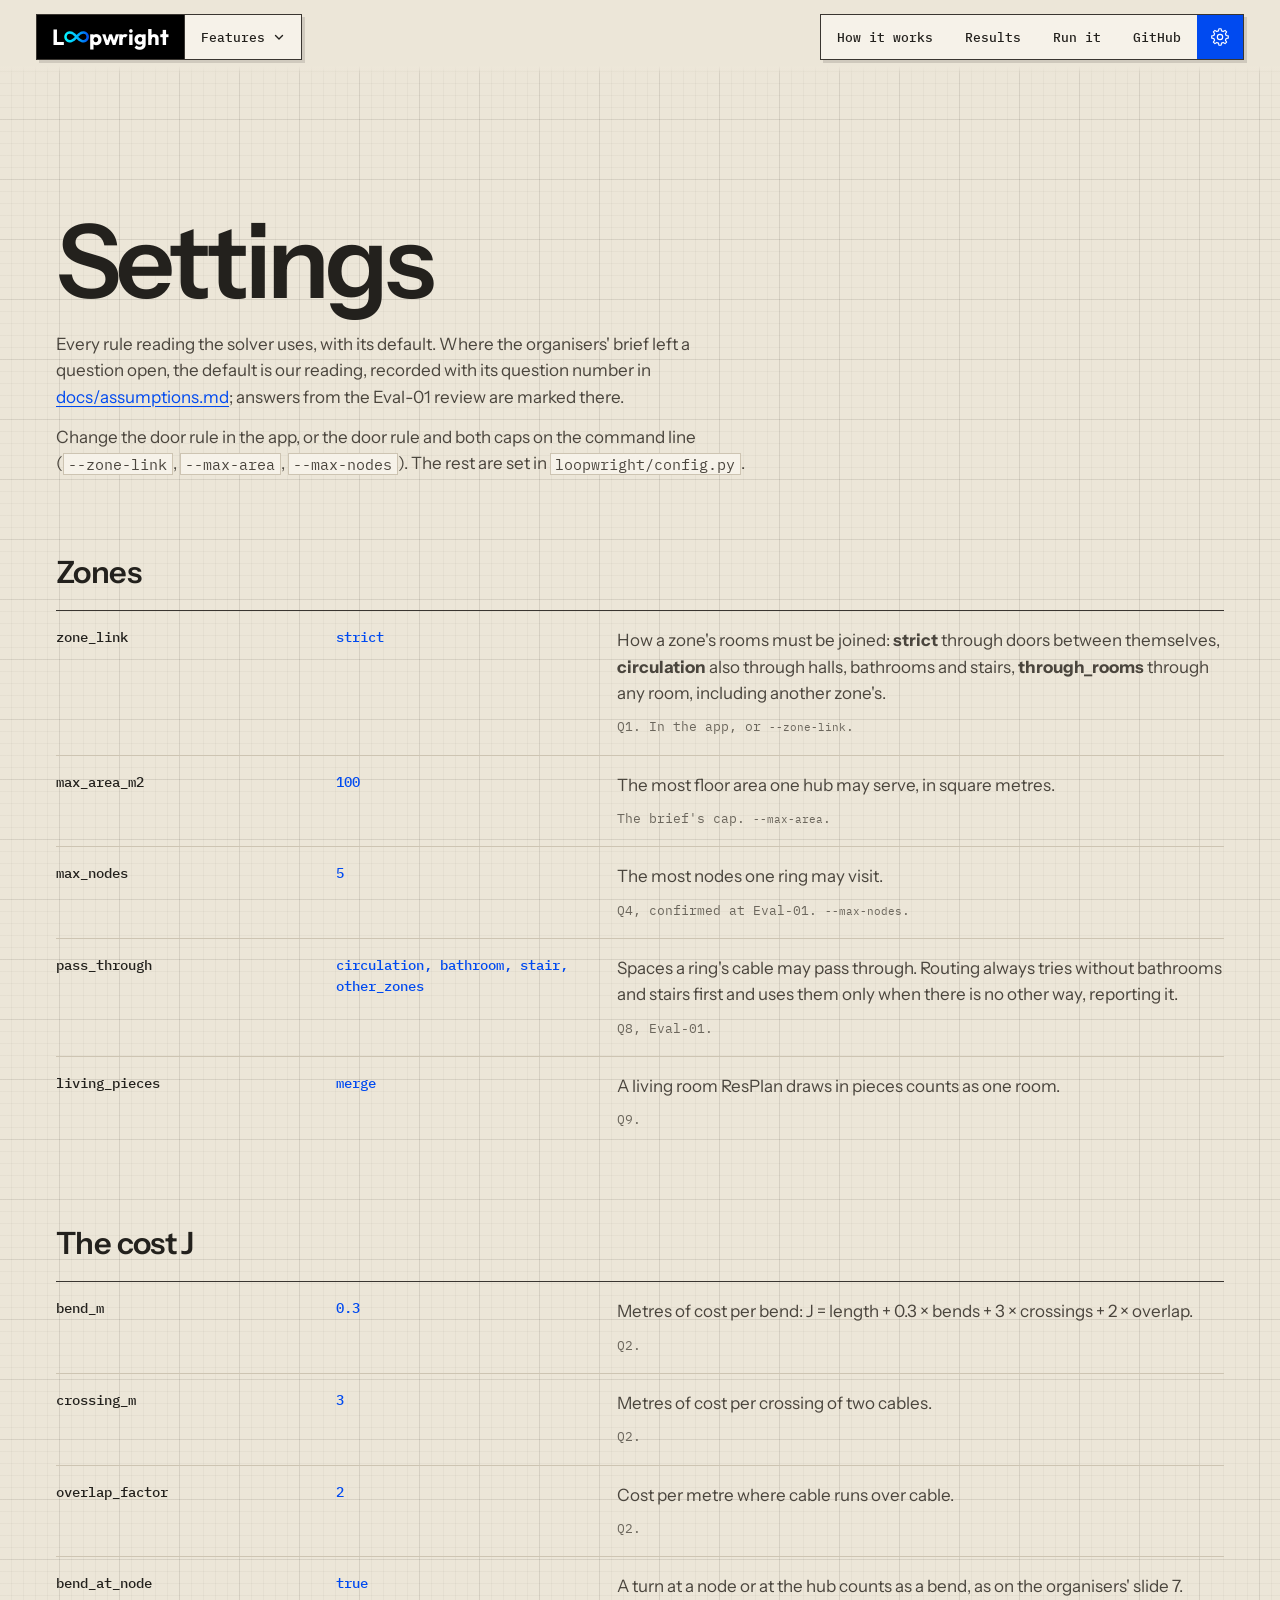
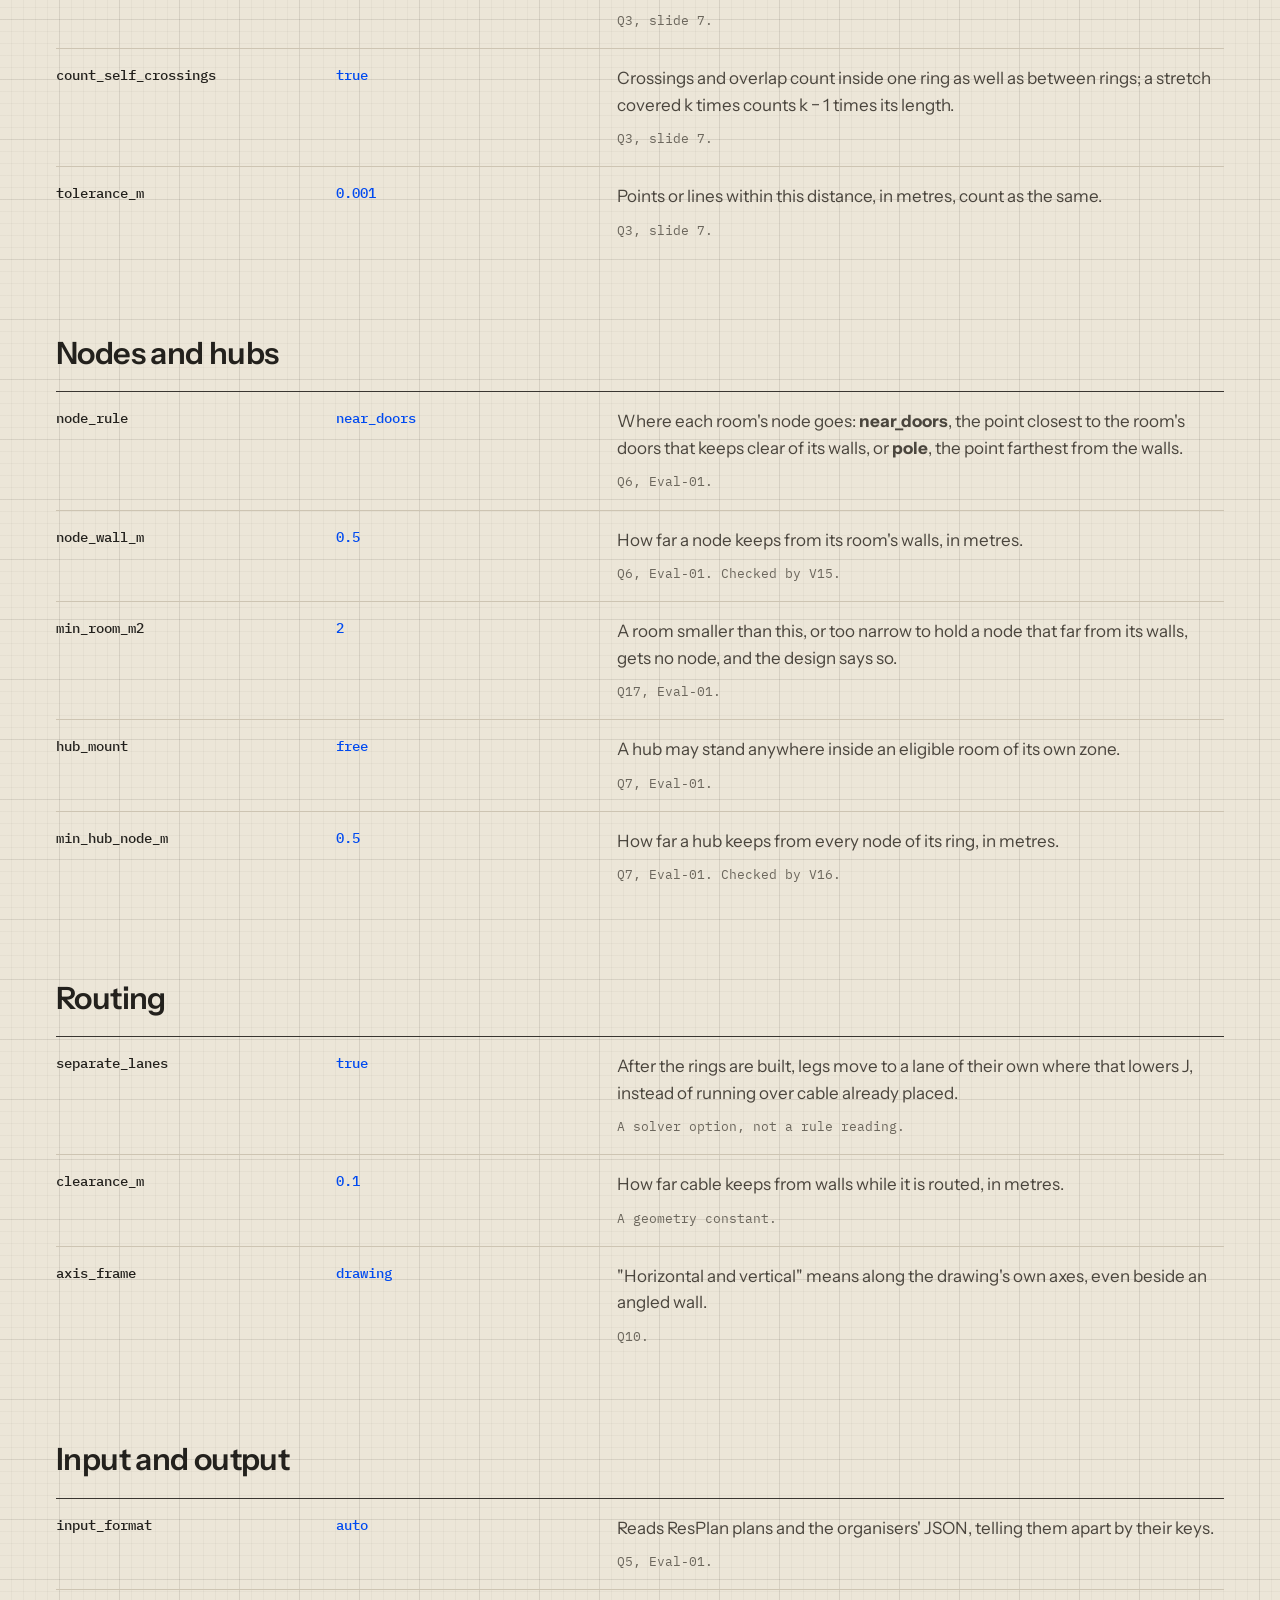
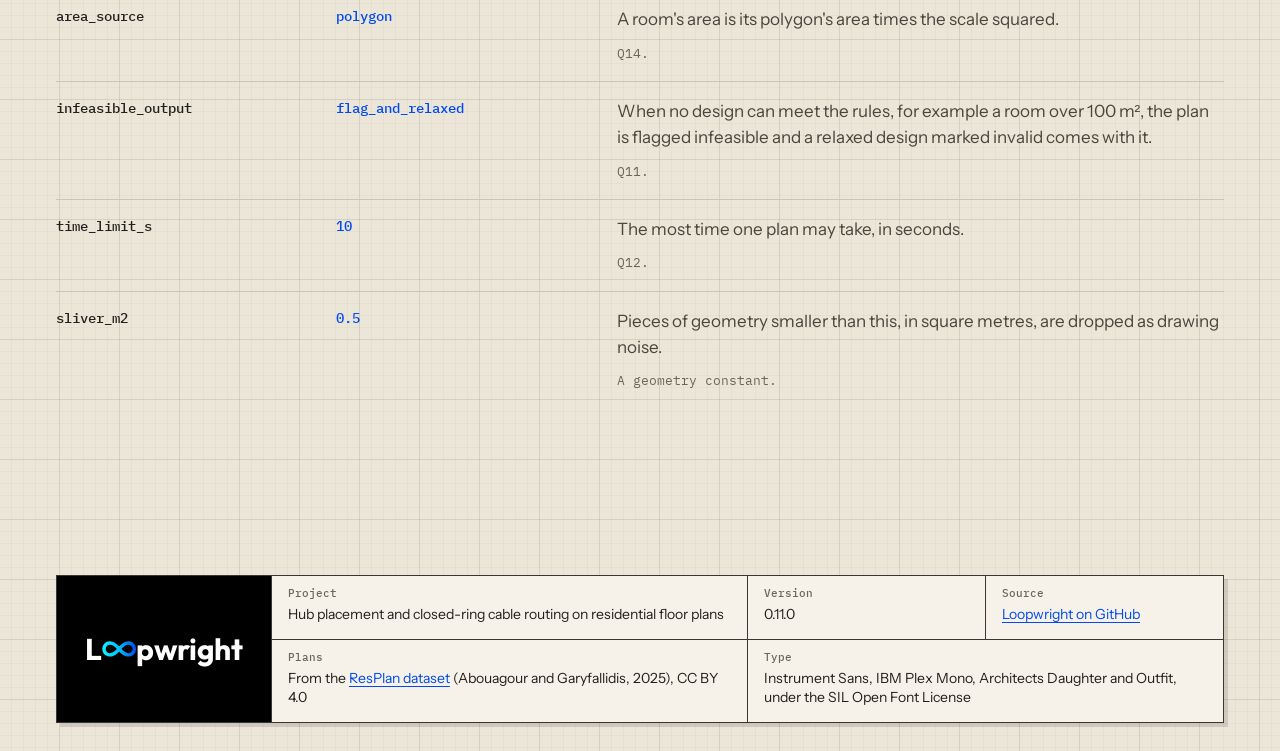
==== commit b415202b: "The playground: the app in the site's look, with a model view Served with the site, the app is now i" ====
--- a/site/settings.html
+++ b/site/settings.html
@@ -35,6 +35,7 @@
     <a class="section-link" href="index.html#how">How it works</a>
     <a class="section-link" href="index.html#results">Results</a>
     <a class="section-link" href="index.html#run">Run it</a>
+    <a class="section-link playground" href="/app/" data-hosted hidden>Playground</a>
     <a class="github" href="https://github.com/naithanitanishka20/Loopwright">GitHub</a>
     <a class="gear" href="settings.html" aria-label="Settings" aria-current="page"><svg viewBox="0 0 24 24" aria-hidden="true" focusable="false"><path d="M19.38 10.17 L21.91 10.67 L21.91 13.33 L19.38 13.83 L18.51 15.92 L19.95 18.07 L18.07 19.95 L15.92 18.51 L13.83 19.38 L13.33 21.91 L10.67 21.91 L10.17 19.38 L8.08 18.51 L5.93 19.95 L4.05 18.07 L5.49 15.92 L4.62 13.83 L2.09 13.33 L2.09 10.67 L4.62 10.17 L5.49 8.08 L4.05 5.93 L5.93 4.05 L8.08 5.49 L10.17 4.62 L10.67 2.09 L13.33 2.09 L13.83 4.62 L15.92 5.49 L18.07 4.05 L19.95 5.93 L18.51 8.08Z" fill="none" stroke="currentColor" stroke-width="1.4" stroke-linejoin="round"/><circle cx="12" cy="12" r="3.2" fill="none" stroke="currentColor" stroke-width="1.4"/></svg></a>
   </nav>
@@ -97,7 +98,7 @@
     <a class="logo" href="index.html" aria-label="Loopwright home"><span class="wm" aria-hidden="true">L<svg class="loop" viewBox="0 0 1152 520" focusable="false"><defs><linearGradient id="loop-gradient-foot" gradientUnits="userSpaceOnUse" x1="10" y1="0" x2="1136" y2="0"><stop offset="0" stop-color="#05F7FF"/><stop offset=".5" stop-color="#01BFFF"/><stop offset="1" stop-color="#004AF0"/></linearGradient></defs><path d="M573.0 265.0C556.2 283.2 540.1 301.7 522.7 319.5C505.3 337.2 487.9 355.2 468.6 371.6C449.3 387.9 429.3 404.3 407.0 417.6C384.6 430.8 360.6 443.8 334.7 451.2C308.9 458.6 280.0 464.5 251.8 462.2C223.6 459.9 191.7 453.0 165.6 437.3C139.6 421.6 111.7 396.7 95.4 368.0C79.0 339.3 67.5 299.3 67.5 265.0C67.5 230.7 79.0 190.7 95.4 162.0C111.7 133.3 139.6 108.4 165.6 92.7C191.7 77.0 223.6 70.1 251.8 67.8C280.0 65.5 308.9 71.4 334.7 78.8C360.6 86.2 384.6 99.2 407.0 112.4C429.3 125.7 449.3 142.1 468.6 158.4C487.9 174.8 505.3 192.8 522.7 210.5C540.1 228.3 556.2 246.8 573.0 265.0C589.8 283.2 605.9 301.7 623.3 319.5C640.7 337.2 658.1 355.2 677.4 371.6C696.7 387.9 716.7 404.3 739.0 417.6C761.4 430.8 785.4 443.8 811.3 451.2C837.1 458.6 866.0 464.5 894.2 462.2C922.4 459.9 954.3 453.0 980.4 437.3C1006.4 421.6 1034.3 396.7 1050.6 368.0C1067.0 339.3 1078.5 299.3 1078.5 265.0C1078.5 230.7 1067.0 190.7 1050.6 162.0C1034.3 133.3 1006.4 108.4 980.4 92.7C954.3 77.0 922.4 70.1 894.2 67.8C866.0 65.5 837.1 71.4 811.3 78.8C785.4 86.2 761.4 99.2 739.0 112.4C716.7 125.7 696.7 142.1 677.4 158.4C658.1 174.8 640.7 192.8 623.3 210.5C605.9 228.3 589.8 246.8 573.0 265.0Z" stroke="url(#loop-gradient-foot)" stroke-width="115"/></svg>pwright</span></a>
     <dl>
       <div class="cell wide"><dt>Project</dt><dd>Hub placement and closed-ring cable routing on residential floor plans</dd></div>
-      <div class="cell"><dt>Version</dt><dd><span data-num="version">0.10.0</span></dd></div>
+      <div class="cell"><dt>Version</dt><dd><span data-num="version">0.11.0</span></dd></div>
       <div class="cell"><dt>Source</dt><dd><a href="https://github.com/naithanitanishka20/Loopwright">Loopwright on GitHub</a></dd></div>
       <div class="cell wide"><dt>Plans</dt><dd>From the <a href="https://github.com/m-agour/ResPlan">ResPlan dataset</a> (Abouagour and Garyfallidis, 2025), CC BY 4.0</dd></div>
       <div class="cell wide"><dt>Type</dt><dd>Instrument Sans, IBM Plex Mono, Architects Daughter and Outfit, under the SIL Open Font License</dd></div>
--- a/site/styles.css
+++ b/site/styles.css
@@ -321,6 +321,14 @@
   color: var(--sheet);
 }
 
+.links a.playground {
+  color: var(--blue);
+}
+
+.links a.playground:hover {
+  color: var(--sheet);
+}
+
 .gear {
   justify-content: center;
   width: var(--pane-h);
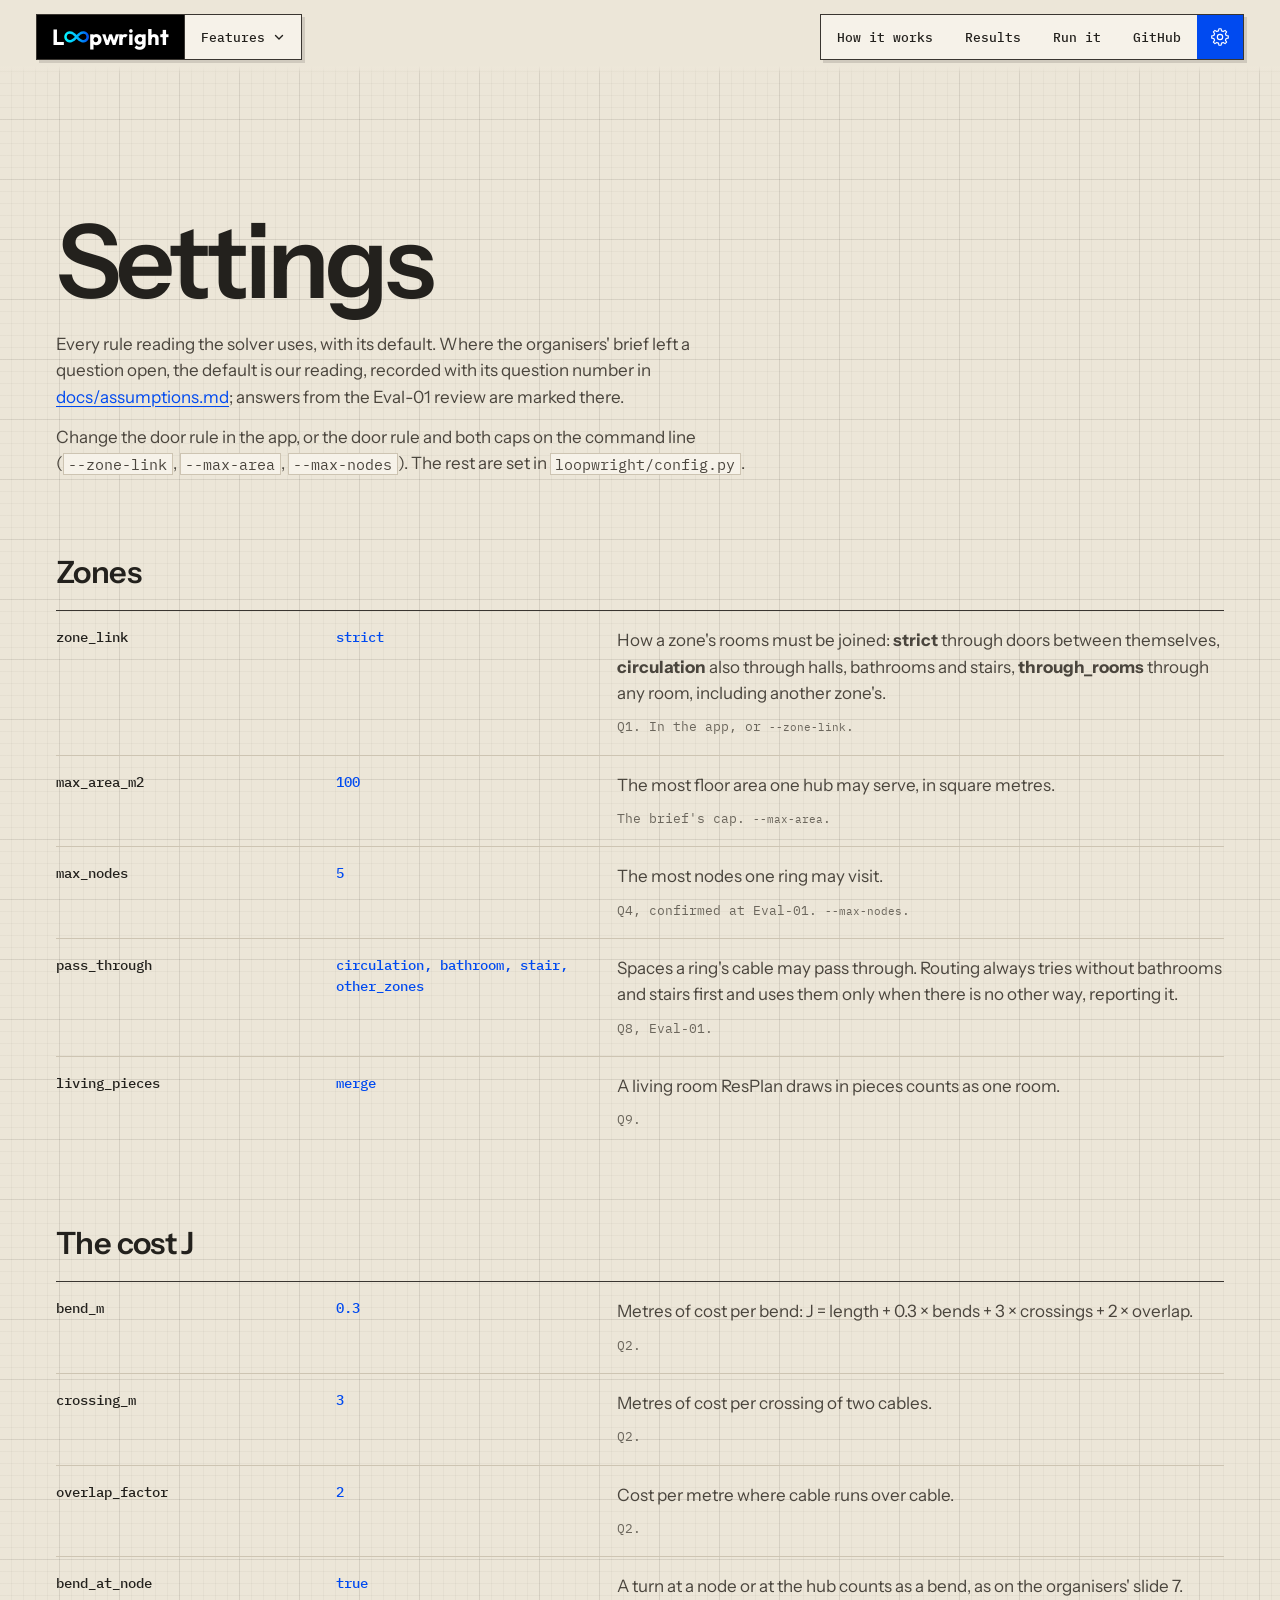
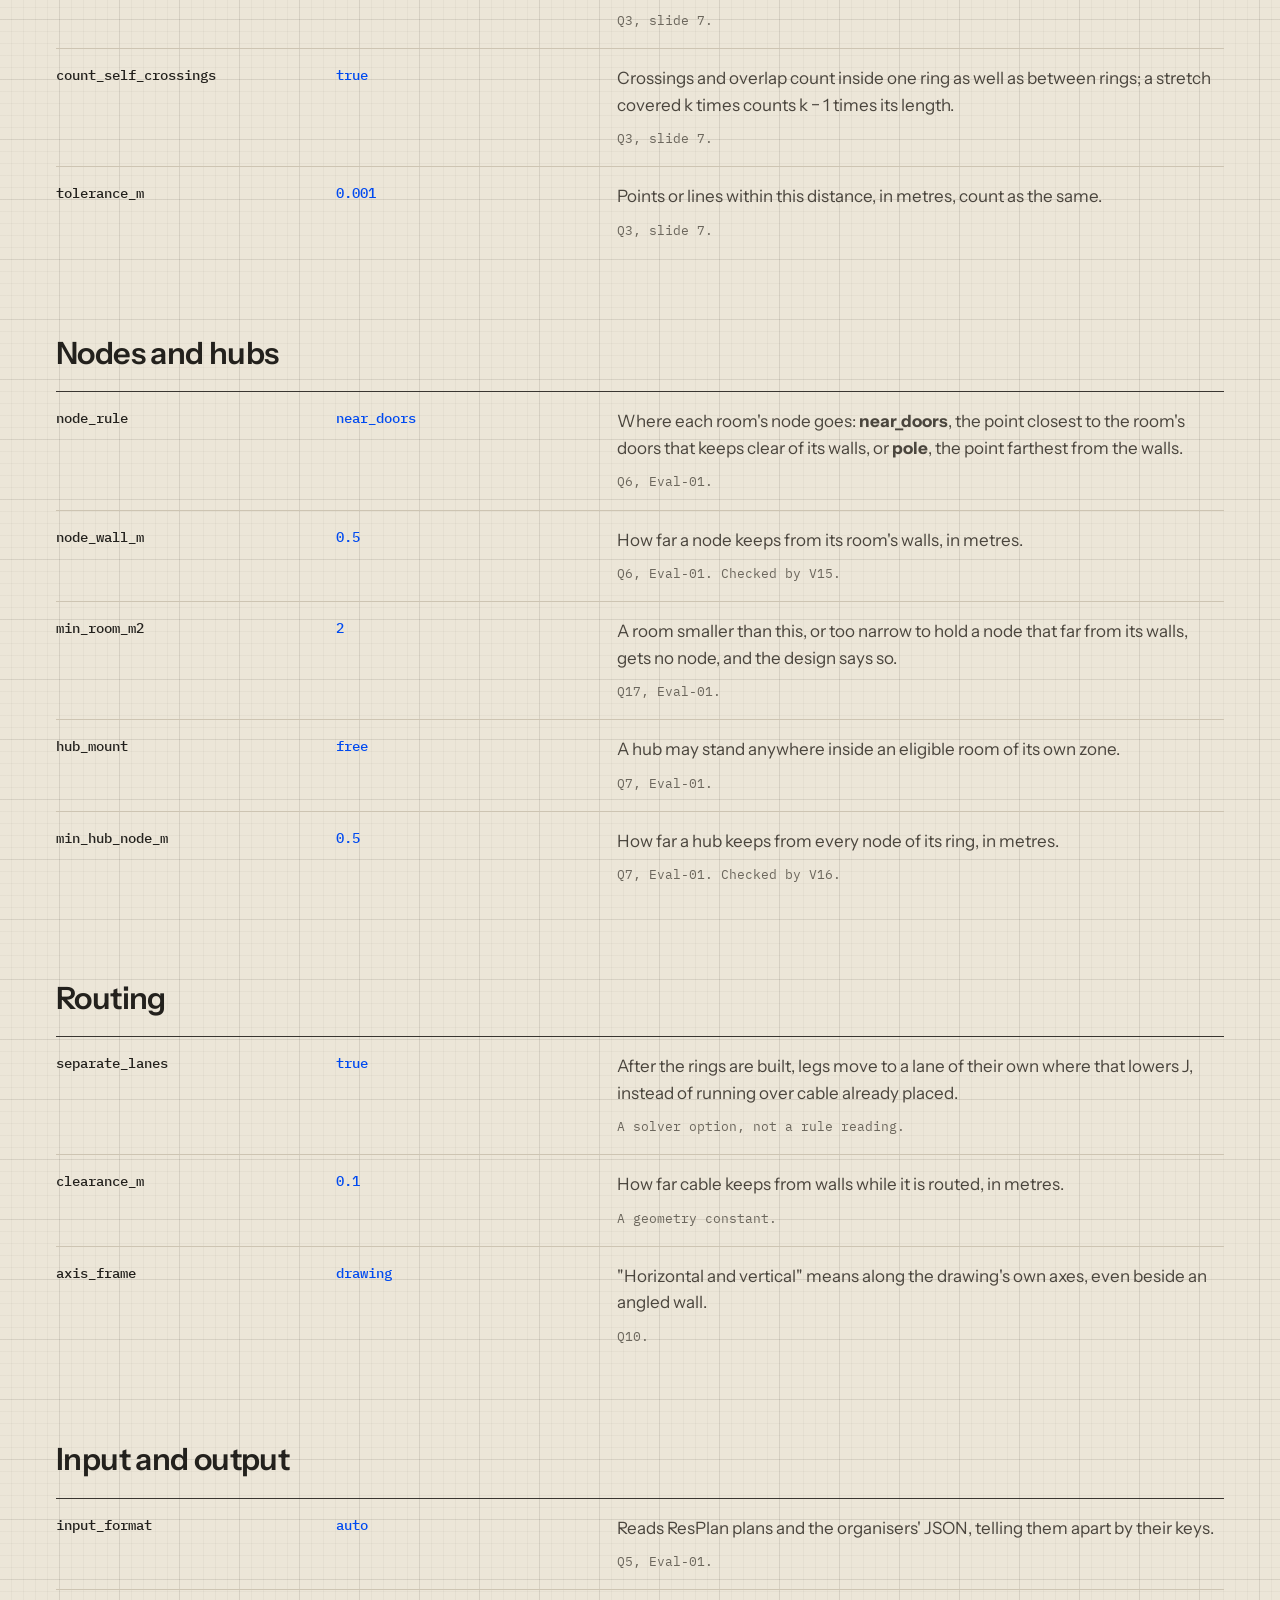
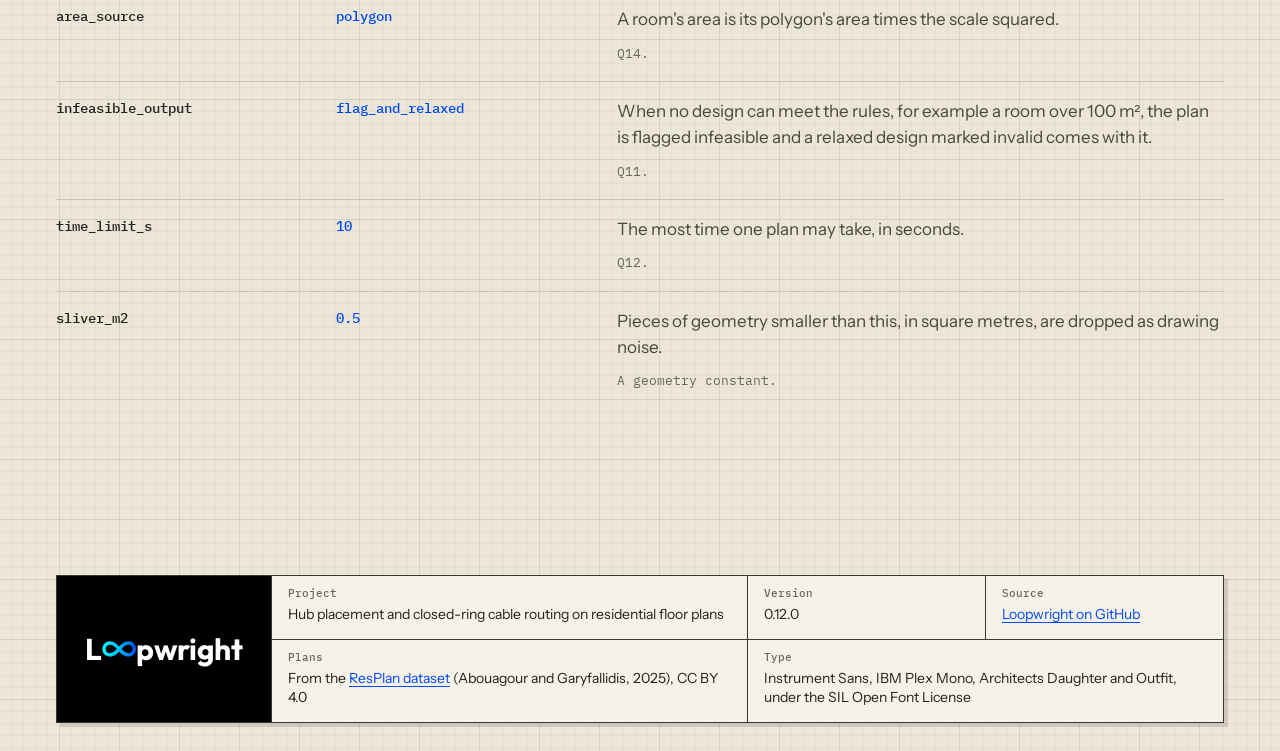
==== commit 18837d77: "The playground in the site's own header and footer Served with the site, the playground is now style" ====
--- a/site/settings.html
+++ b/site/settings.html
@@ -98,7 +98,7 @@
     <a class="logo" href="index.html" aria-label="Loopwright home"><span class="wm" aria-hidden="true">L<svg class="loop" viewBox="0 0 1152 520" focusable="false"><defs><linearGradient id="loop-gradient-foot" gradientUnits="userSpaceOnUse" x1="10" y1="0" x2="1136" y2="0"><stop offset="0" stop-color="#05F7FF"/><stop offset=".5" stop-color="#01BFFF"/><stop offset="1" stop-color="#004AF0"/></linearGradient></defs><path d="M573.0 265.0C556.2 283.2 540.1 301.7 522.7 319.5C505.3 337.2 487.9 355.2 468.6 371.6C449.3 387.9 429.3 404.3 407.0 417.6C384.6 430.8 360.6 443.8 334.7 451.2C308.9 458.6 280.0 464.5 251.8 462.2C223.6 459.9 191.7 453.0 165.6 437.3C139.6 421.6 111.7 396.7 95.4 368.0C79.0 339.3 67.5 299.3 67.5 265.0C67.5 230.7 79.0 190.7 95.4 162.0C111.7 133.3 139.6 108.4 165.6 92.7C191.7 77.0 223.6 70.1 251.8 67.8C280.0 65.5 308.9 71.4 334.7 78.8C360.6 86.2 384.6 99.2 407.0 112.4C429.3 125.7 449.3 142.1 468.6 158.4C487.9 174.8 505.3 192.8 522.7 210.5C540.1 228.3 556.2 246.8 573.0 265.0C589.8 283.2 605.9 301.7 623.3 319.5C640.7 337.2 658.1 355.2 677.4 371.6C696.7 387.9 716.7 404.3 739.0 417.6C761.4 430.8 785.4 443.8 811.3 451.2C837.1 458.6 866.0 464.5 894.2 462.2C922.4 459.9 954.3 453.0 980.4 437.3C1006.4 421.6 1034.3 396.7 1050.6 368.0C1067.0 339.3 1078.5 299.3 1078.5 265.0C1078.5 230.7 1067.0 190.7 1050.6 162.0C1034.3 133.3 1006.4 108.4 980.4 92.7C954.3 77.0 922.4 70.1 894.2 67.8C866.0 65.5 837.1 71.4 811.3 78.8C785.4 86.2 761.4 99.2 739.0 112.4C716.7 125.7 696.7 142.1 677.4 158.4C658.1 174.8 640.7 192.8 623.3 210.5C605.9 228.3 589.8 246.8 573.0 265.0Z" stroke="url(#loop-gradient-foot)" stroke-width="115"/></svg>pwright</span></a>
     <dl>
       <div class="cell wide"><dt>Project</dt><dd>Hub placement and closed-ring cable routing on residential floor plans</dd></div>
-      <div class="cell"><dt>Version</dt><dd><span data-num="version">0.11.0</span></dd></div>
+      <div class="cell"><dt>Version</dt><dd><span data-num="version">0.12.0</span></dd></div>
       <div class="cell"><dt>Source</dt><dd><a href="https://github.com/naithanitanishka20/Loopwright">Loopwright on GitHub</a></dd></div>
       <div class="cell wide"><dt>Plans</dt><dd>From the <a href="https://github.com/m-agour/ResPlan">ResPlan dataset</a> (Abouagour and Garyfallidis, 2025), CC BY 4.0</dd></div>
       <div class="cell wide"><dt>Type</dt><dd>Instrument Sans, IBM Plex Mono, Architects Daughter and Outfit, under the SIL Open Font License</dd></div>
--- a/site/styles.css
+++ b/site/styles.css
@@ -325,8 +325,10 @@
   color: var(--blue);
 }
 
-.links a.playground:hover {
-  color: var(--sheet);
+.links a.playground:hover,
+.links a.playground[aria-current="page"] {
+  background: var(--blue);
+  color: #fff;
 }
 
 .gear {
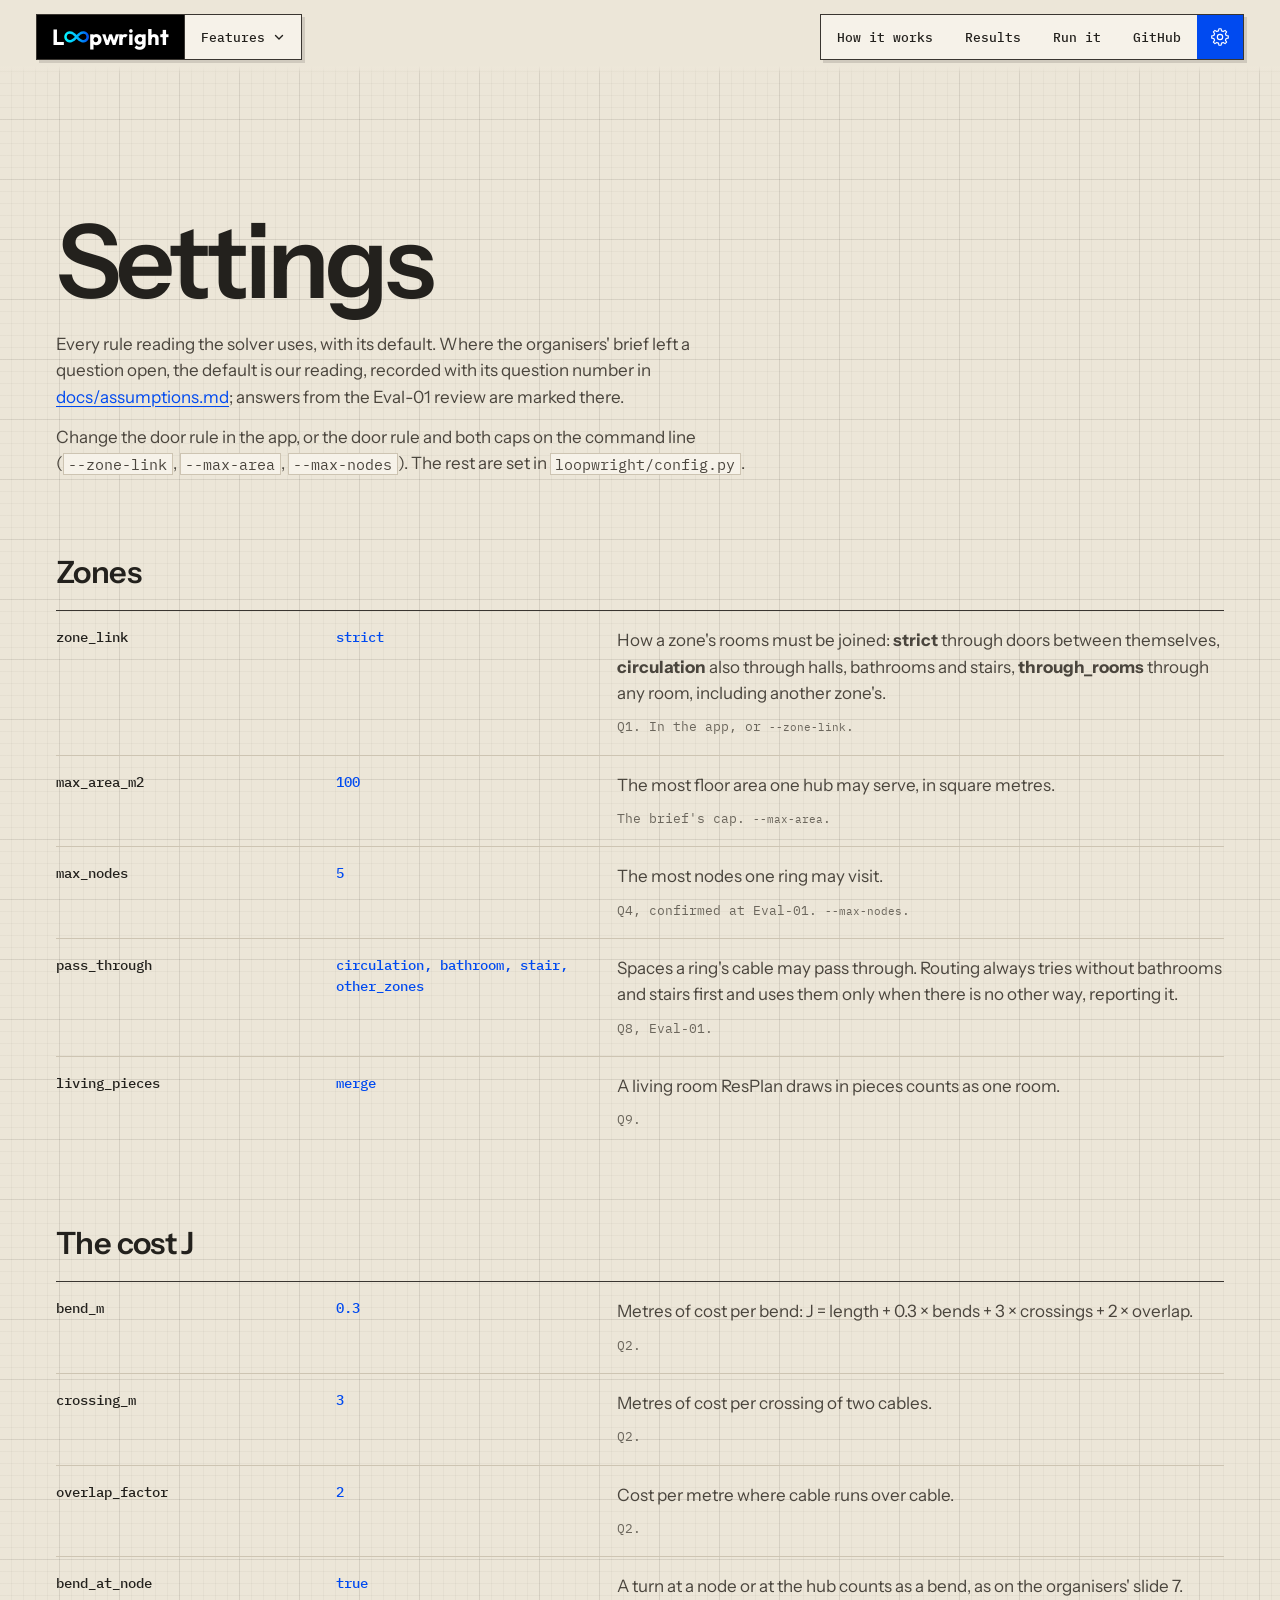
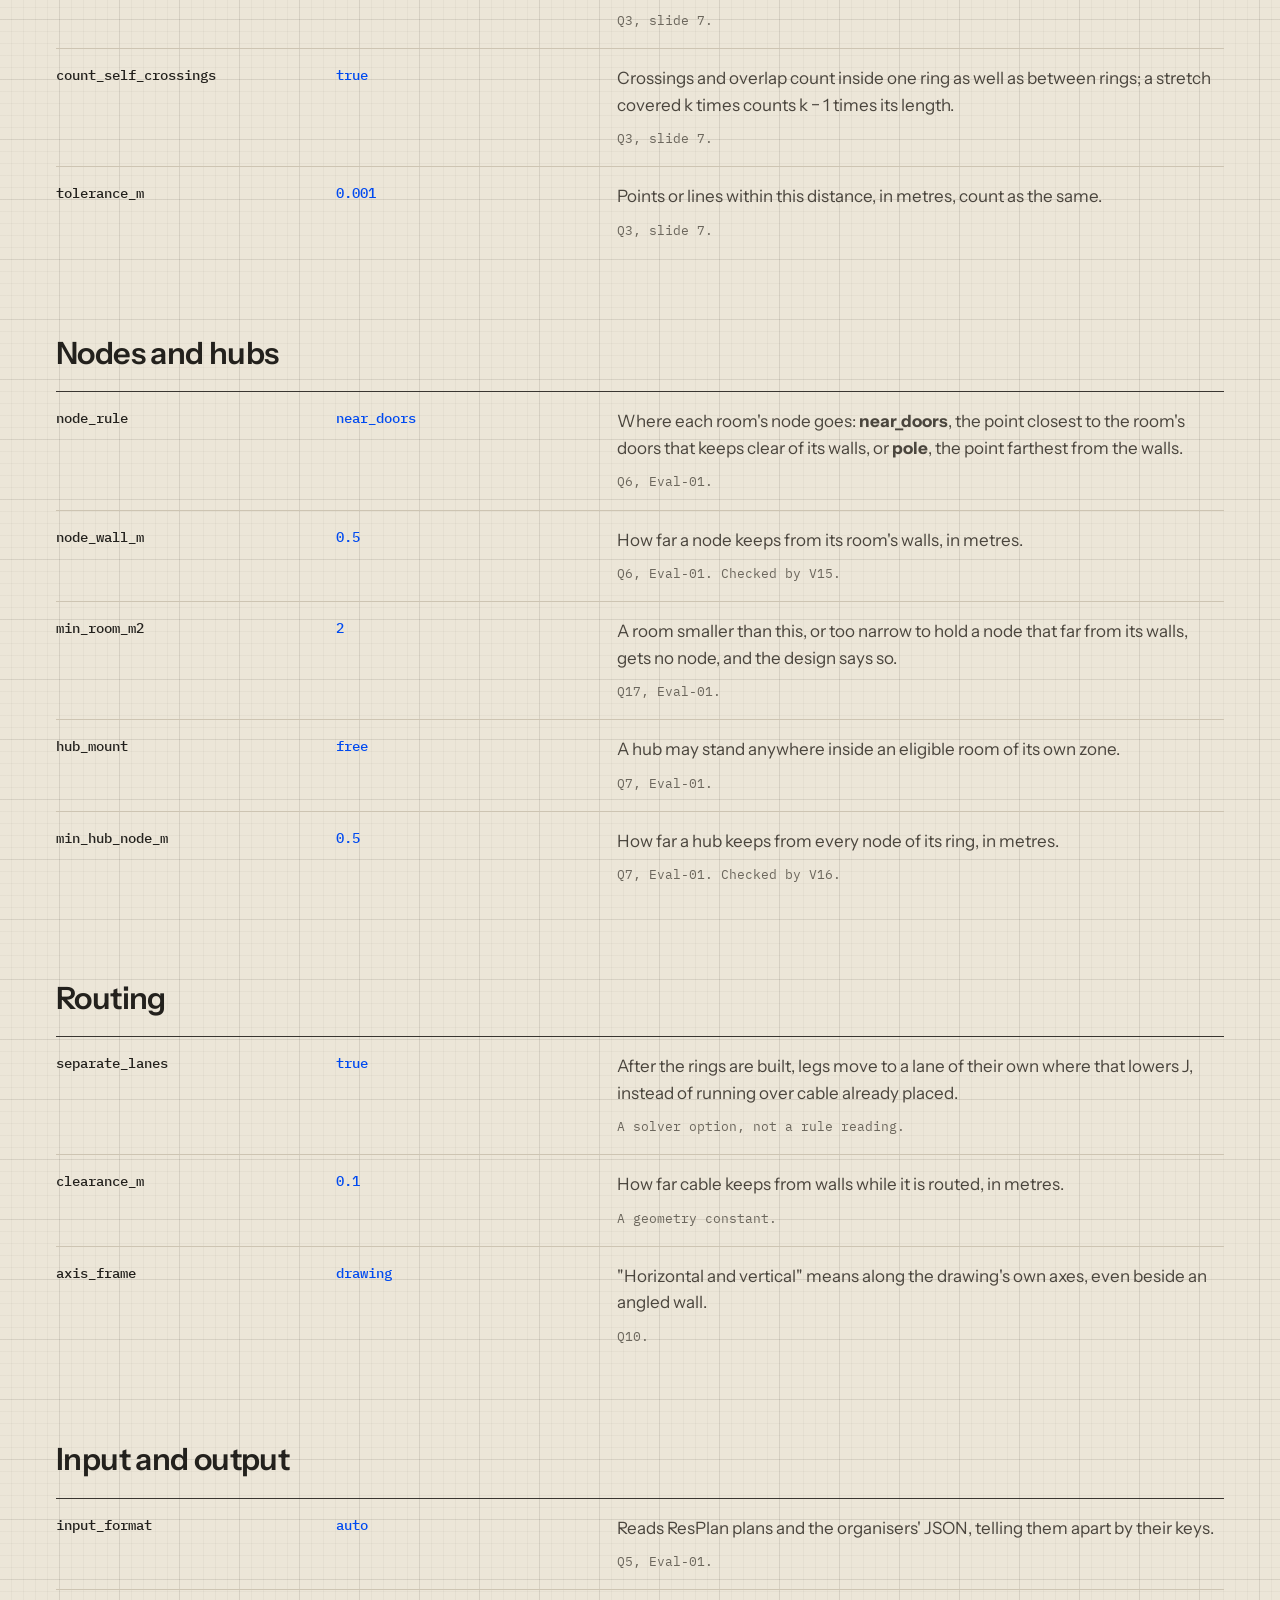
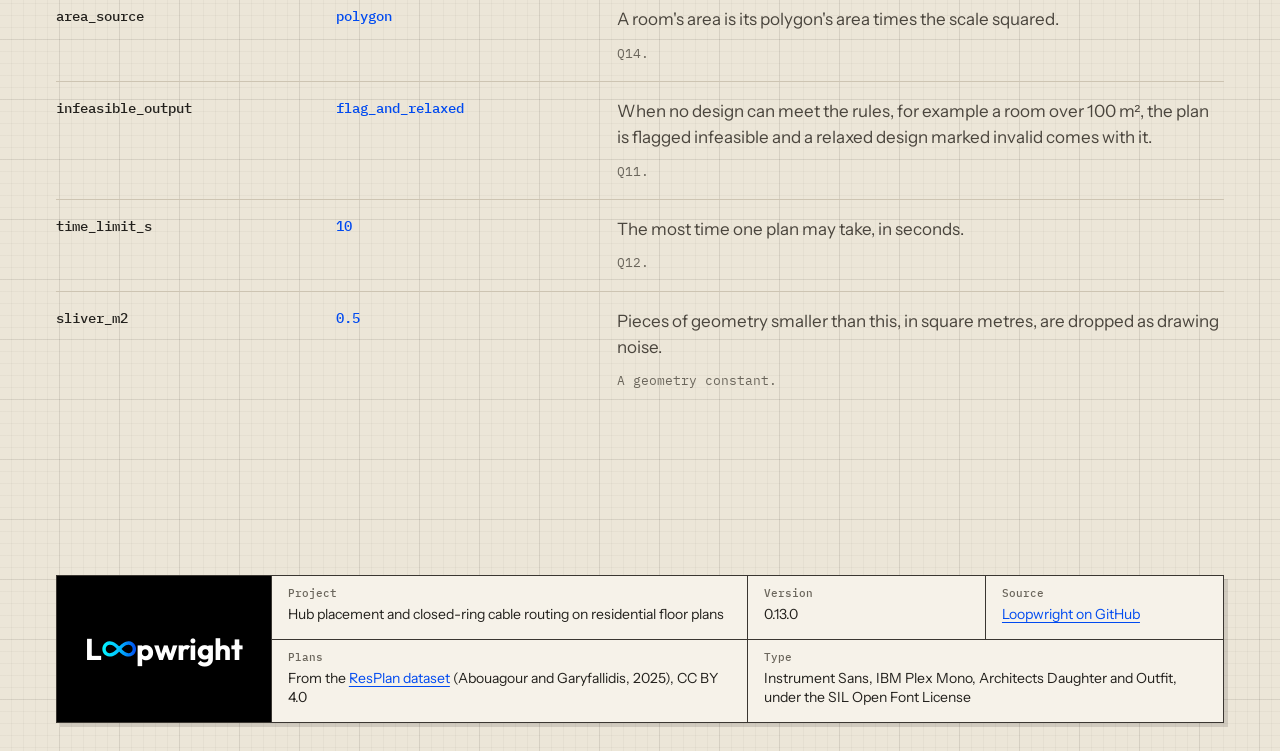
==== commit 11f31762: "Every plan on the hosted copy, and a plan picker that cannot miss The hosted copy kept 1,635 of ResP" ====
--- a/site/settings.html
+++ b/site/settings.html
@@ -98,7 +98,7 @@
     <a class="logo" href="index.html" aria-label="Loopwright home"><span class="wm" aria-hidden="true">L<svg class="loop" viewBox="0 0 1152 520" focusable="false"><defs><linearGradient id="loop-gradient-foot" gradientUnits="userSpaceOnUse" x1="10" y1="0" x2="1136" y2="0"><stop offset="0" stop-color="#05F7FF"/><stop offset=".5" stop-color="#01BFFF"/><stop offset="1" stop-color="#004AF0"/></linearGradient></defs><path d="M573.0 265.0C556.2 283.2 540.1 301.7 522.7 319.5C505.3 337.2 487.9 355.2 468.6 371.6C449.3 387.9 429.3 404.3 407.0 417.6C384.6 430.8 360.6 443.8 334.7 451.2C308.9 458.6 280.0 464.5 251.8 462.2C223.6 459.9 191.7 453.0 165.6 437.3C139.6 421.6 111.7 396.7 95.4 368.0C79.0 339.3 67.5 299.3 67.5 265.0C67.5 230.7 79.0 190.7 95.4 162.0C111.7 133.3 139.6 108.4 165.6 92.7C191.7 77.0 223.6 70.1 251.8 67.8C280.0 65.5 308.9 71.4 334.7 78.8C360.6 86.2 384.6 99.2 407.0 112.4C429.3 125.7 449.3 142.1 468.6 158.4C487.9 174.8 505.3 192.8 522.7 210.5C540.1 228.3 556.2 246.8 573.0 265.0C589.8 283.2 605.9 301.7 623.3 319.5C640.7 337.2 658.1 355.2 677.4 371.6C696.7 387.9 716.7 404.3 739.0 417.6C761.4 430.8 785.4 443.8 811.3 451.2C837.1 458.6 866.0 464.5 894.2 462.2C922.4 459.9 954.3 453.0 980.4 437.3C1006.4 421.6 1034.3 396.7 1050.6 368.0C1067.0 339.3 1078.5 299.3 1078.5 265.0C1078.5 230.7 1067.0 190.7 1050.6 162.0C1034.3 133.3 1006.4 108.4 980.4 92.7C954.3 77.0 922.4 70.1 894.2 67.8C866.0 65.5 837.1 71.4 811.3 78.8C785.4 86.2 761.4 99.2 739.0 112.4C716.7 125.7 696.7 142.1 677.4 158.4C658.1 174.8 640.7 192.8 623.3 210.5C605.9 228.3 589.8 246.8 573.0 265.0Z" stroke="url(#loop-gradient-foot)" stroke-width="115"/></svg>pwright</span></a>
     <dl>
       <div class="cell wide"><dt>Project</dt><dd>Hub placement and closed-ring cable routing on residential floor plans</dd></div>
-      <div class="cell"><dt>Version</dt><dd><span data-num="version">0.12.0</span></dd></div>
+      <div class="cell"><dt>Version</dt><dd><span data-num="version">0.13.0</span></dd></div>
       <div class="cell"><dt>Source</dt><dd><a href="https://github.com/naithanitanishka20/Loopwright">Loopwright on GitHub</a></dd></div>
       <div class="cell wide"><dt>Plans</dt><dd>From the <a href="https://github.com/m-agour/ResPlan">ResPlan dataset</a> (Abouagour and Garyfallidis, 2025), CC BY 4.0</dd></div>
       <div class="cell wide"><dt>Type</dt><dd>Instrument Sans, IBM Plex Mono, Architects Daughter and Outfit, under the SIL Open Font License</dd></div>
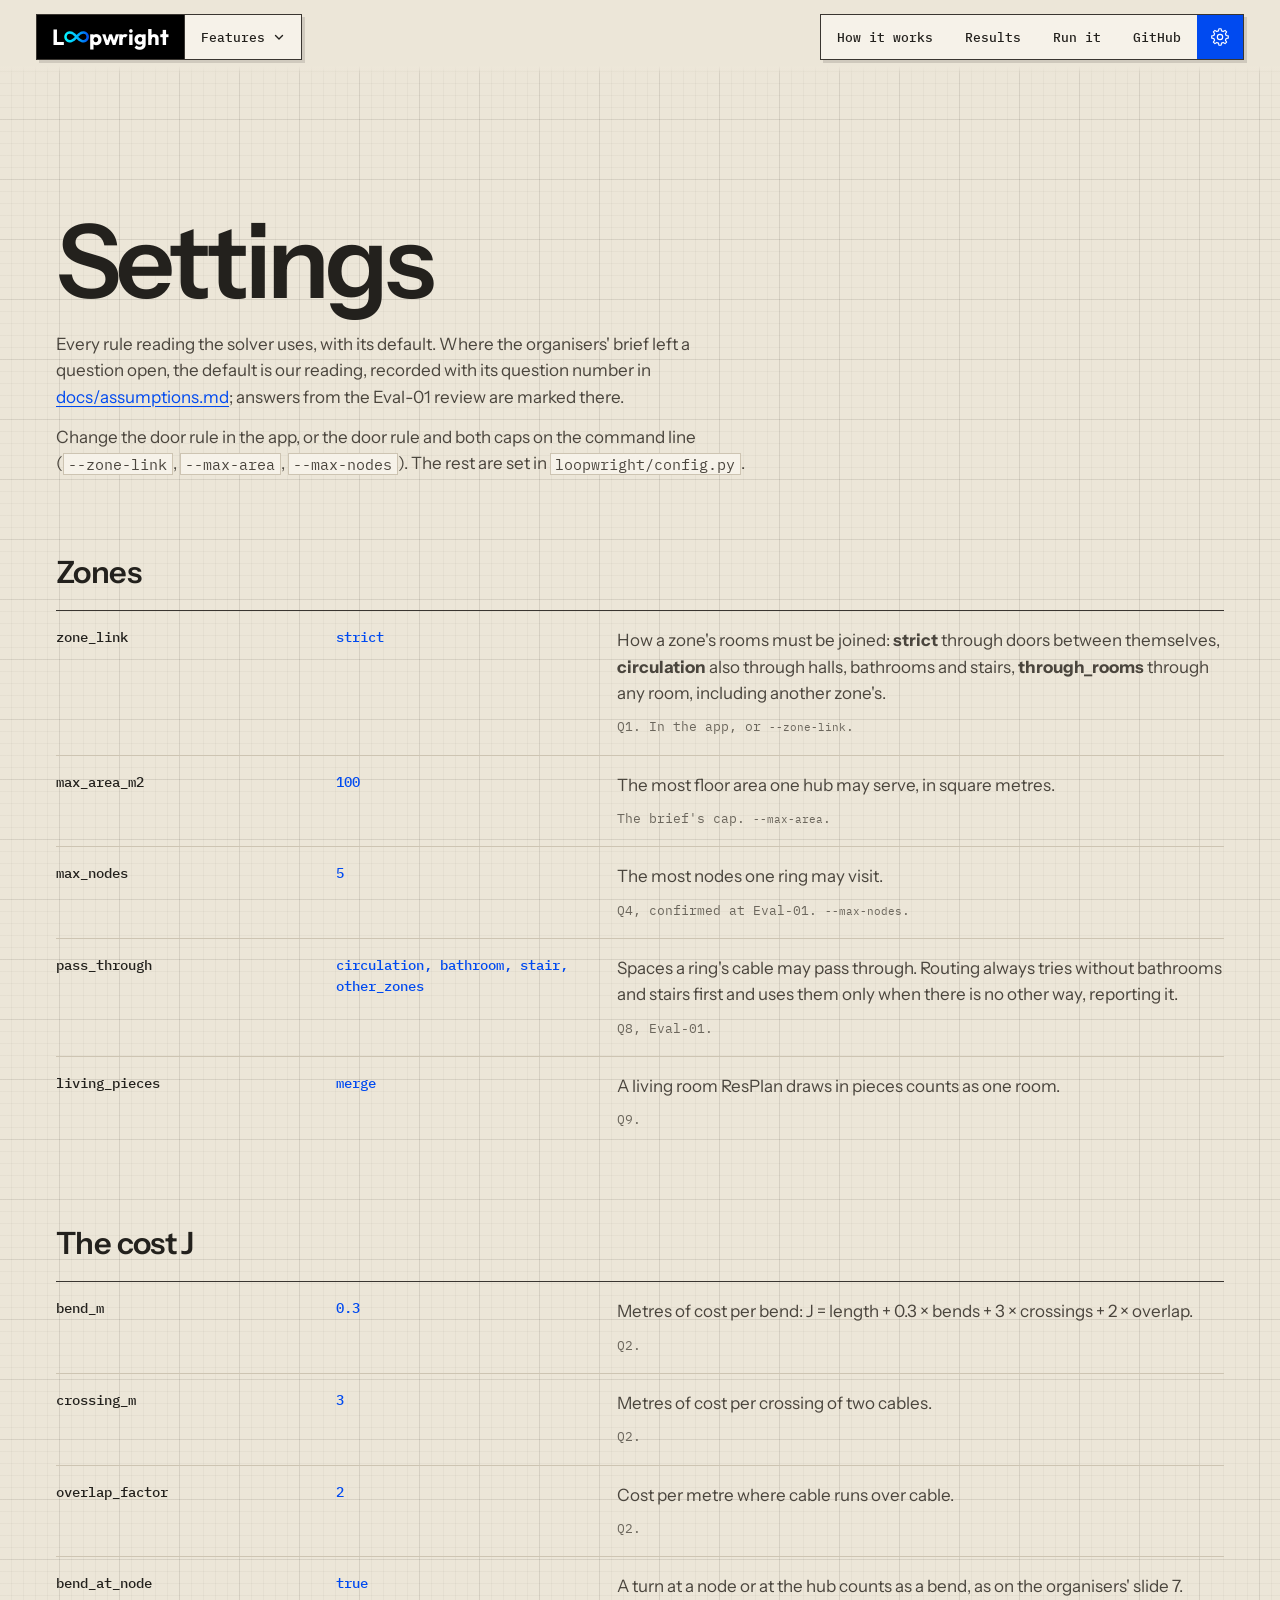
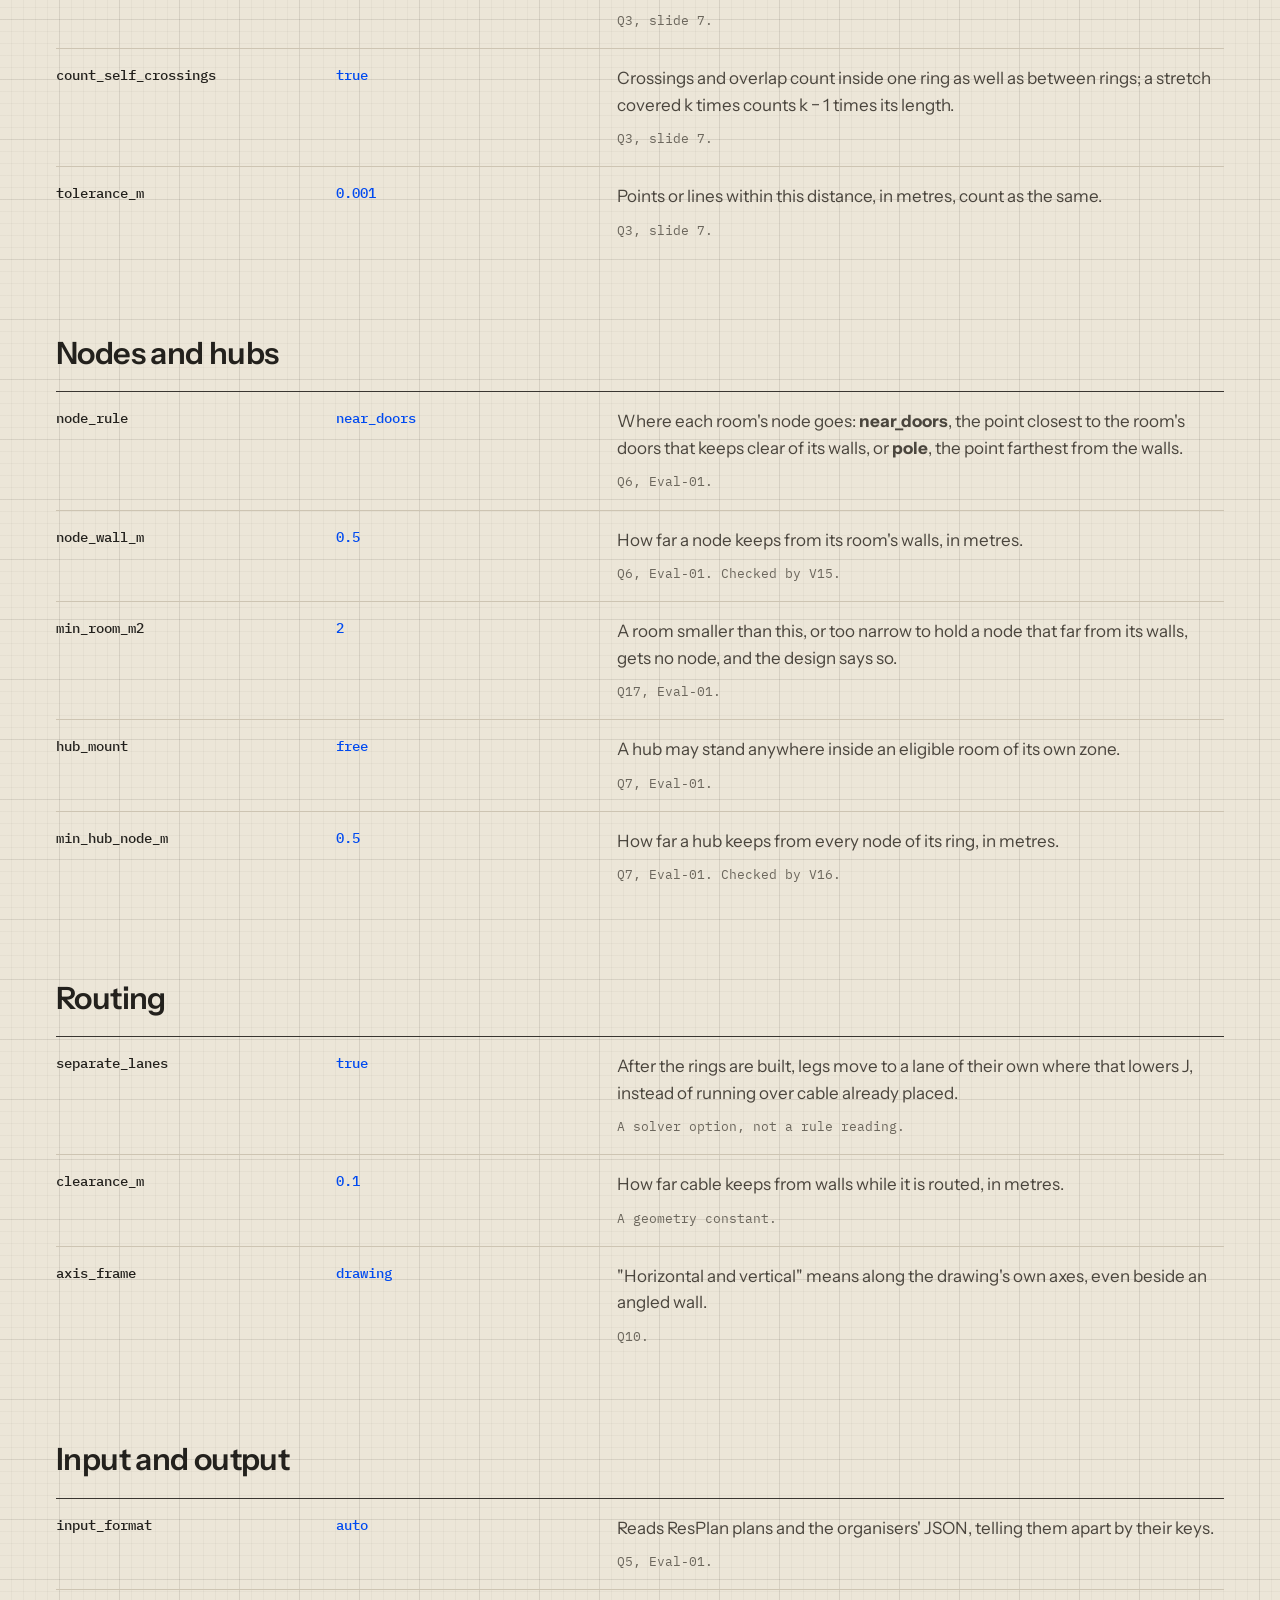
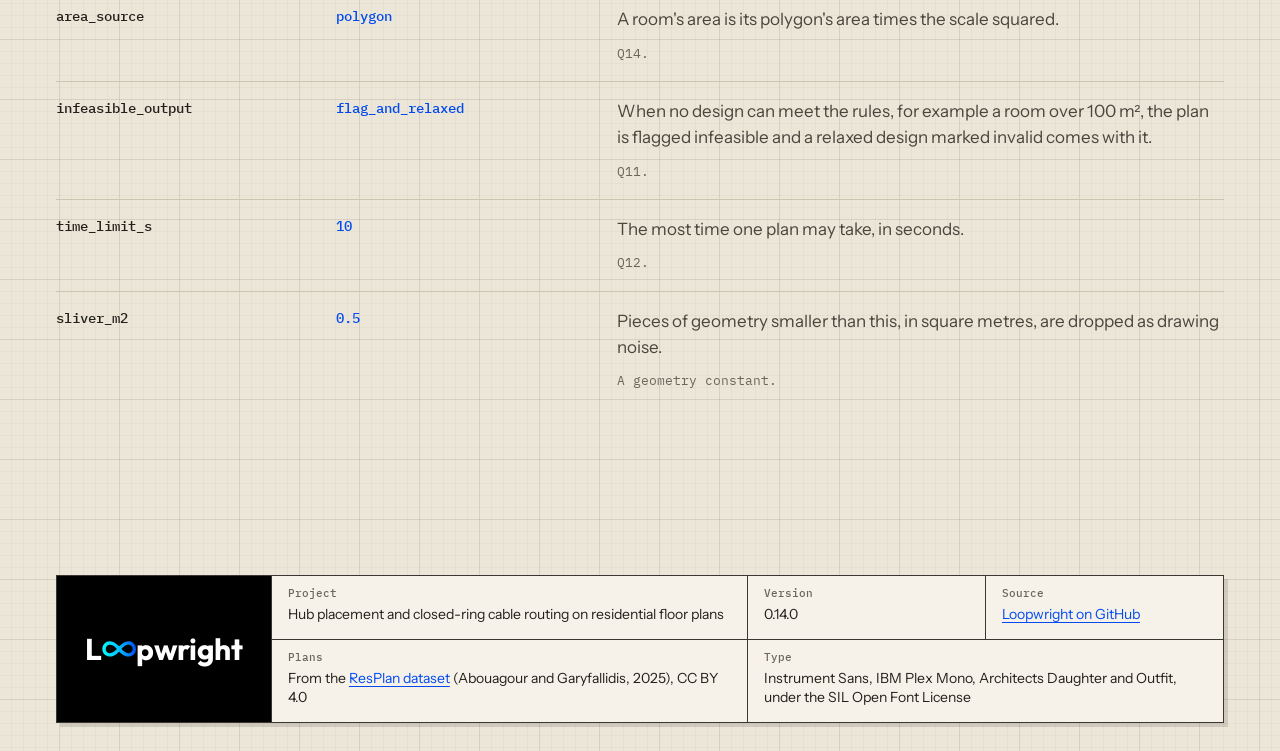
==== commit 05e595e0: "Phase 14 notes, assumptions and README; version 0.14.0 PHASE-14.md records which plans walls once co" ====
--- a/site/settings.html
+++ b/site/settings.html
@@ -98,7 +98,7 @@
     <a class="logo" href="index.html" aria-label="Loopwright home"><span class="wm" aria-hidden="true">L<svg class="loop" viewBox="0 0 1152 520" focusable="false"><defs><linearGradient id="loop-gradient-foot" gradientUnits="userSpaceOnUse" x1="10" y1="0" x2="1136" y2="0"><stop offset="0" stop-color="#05F7FF"/><stop offset=".5" stop-color="#01BFFF"/><stop offset="1" stop-color="#004AF0"/></linearGradient></defs><path d="M573.0 265.0C556.2 283.2 540.1 301.7 522.7 319.5C505.3 337.2 487.9 355.2 468.6 371.6C449.3 387.9 429.3 404.3 407.0 417.6C384.6 430.8 360.6 443.8 334.7 451.2C308.9 458.6 280.0 464.5 251.8 462.2C223.6 459.9 191.7 453.0 165.6 437.3C139.6 421.6 111.7 396.7 95.4 368.0C79.0 339.3 67.5 299.3 67.5 265.0C67.5 230.7 79.0 190.7 95.4 162.0C111.7 133.3 139.6 108.4 165.6 92.7C191.7 77.0 223.6 70.1 251.8 67.8C280.0 65.5 308.9 71.4 334.7 78.8C360.6 86.2 384.6 99.2 407.0 112.4C429.3 125.7 449.3 142.1 468.6 158.4C487.9 174.8 505.3 192.8 522.7 210.5C540.1 228.3 556.2 246.8 573.0 265.0C589.8 283.2 605.9 301.7 623.3 319.5C640.7 337.2 658.1 355.2 677.4 371.6C696.7 387.9 716.7 404.3 739.0 417.6C761.4 430.8 785.4 443.8 811.3 451.2C837.1 458.6 866.0 464.5 894.2 462.2C922.4 459.9 954.3 453.0 980.4 437.3C1006.4 421.6 1034.3 396.7 1050.6 368.0C1067.0 339.3 1078.5 299.3 1078.5 265.0C1078.5 230.7 1067.0 190.7 1050.6 162.0C1034.3 133.3 1006.4 108.4 980.4 92.7C954.3 77.0 922.4 70.1 894.2 67.8C866.0 65.5 837.1 71.4 811.3 78.8C785.4 86.2 761.4 99.2 739.0 112.4C716.7 125.7 696.7 142.1 677.4 158.4C658.1 174.8 640.7 192.8 623.3 210.5C605.9 228.3 589.8 246.8 573.0 265.0Z" stroke="url(#loop-gradient-foot)" stroke-width="115"/></svg>pwright</span></a>
     <dl>
       <div class="cell wide"><dt>Project</dt><dd>Hub placement and closed-ring cable routing on residential floor plans</dd></div>
-      <div class="cell"><dt>Version</dt><dd><span data-num="version">0.13.0</span></dd></div>
+      <div class="cell"><dt>Version</dt><dd><span data-num="version">0.14.0</span></dd></div>
       <div class="cell"><dt>Source</dt><dd><a href="https://github.com/naithanitanishka20/Loopwright">Loopwright on GitHub</a></dd></div>
       <div class="cell wide"><dt>Plans</dt><dd>From the <a href="https://github.com/m-agour/ResPlan">ResPlan dataset</a> (Abouagour and Garyfallidis, 2025), CC BY 4.0</dd></div>
       <div class="cell wide"><dt>Type</dt><dd>Instrument Sans, IBM Plex Mono, Architects Daughter and Outfit, under the SIL Open Font License</dd></div>
